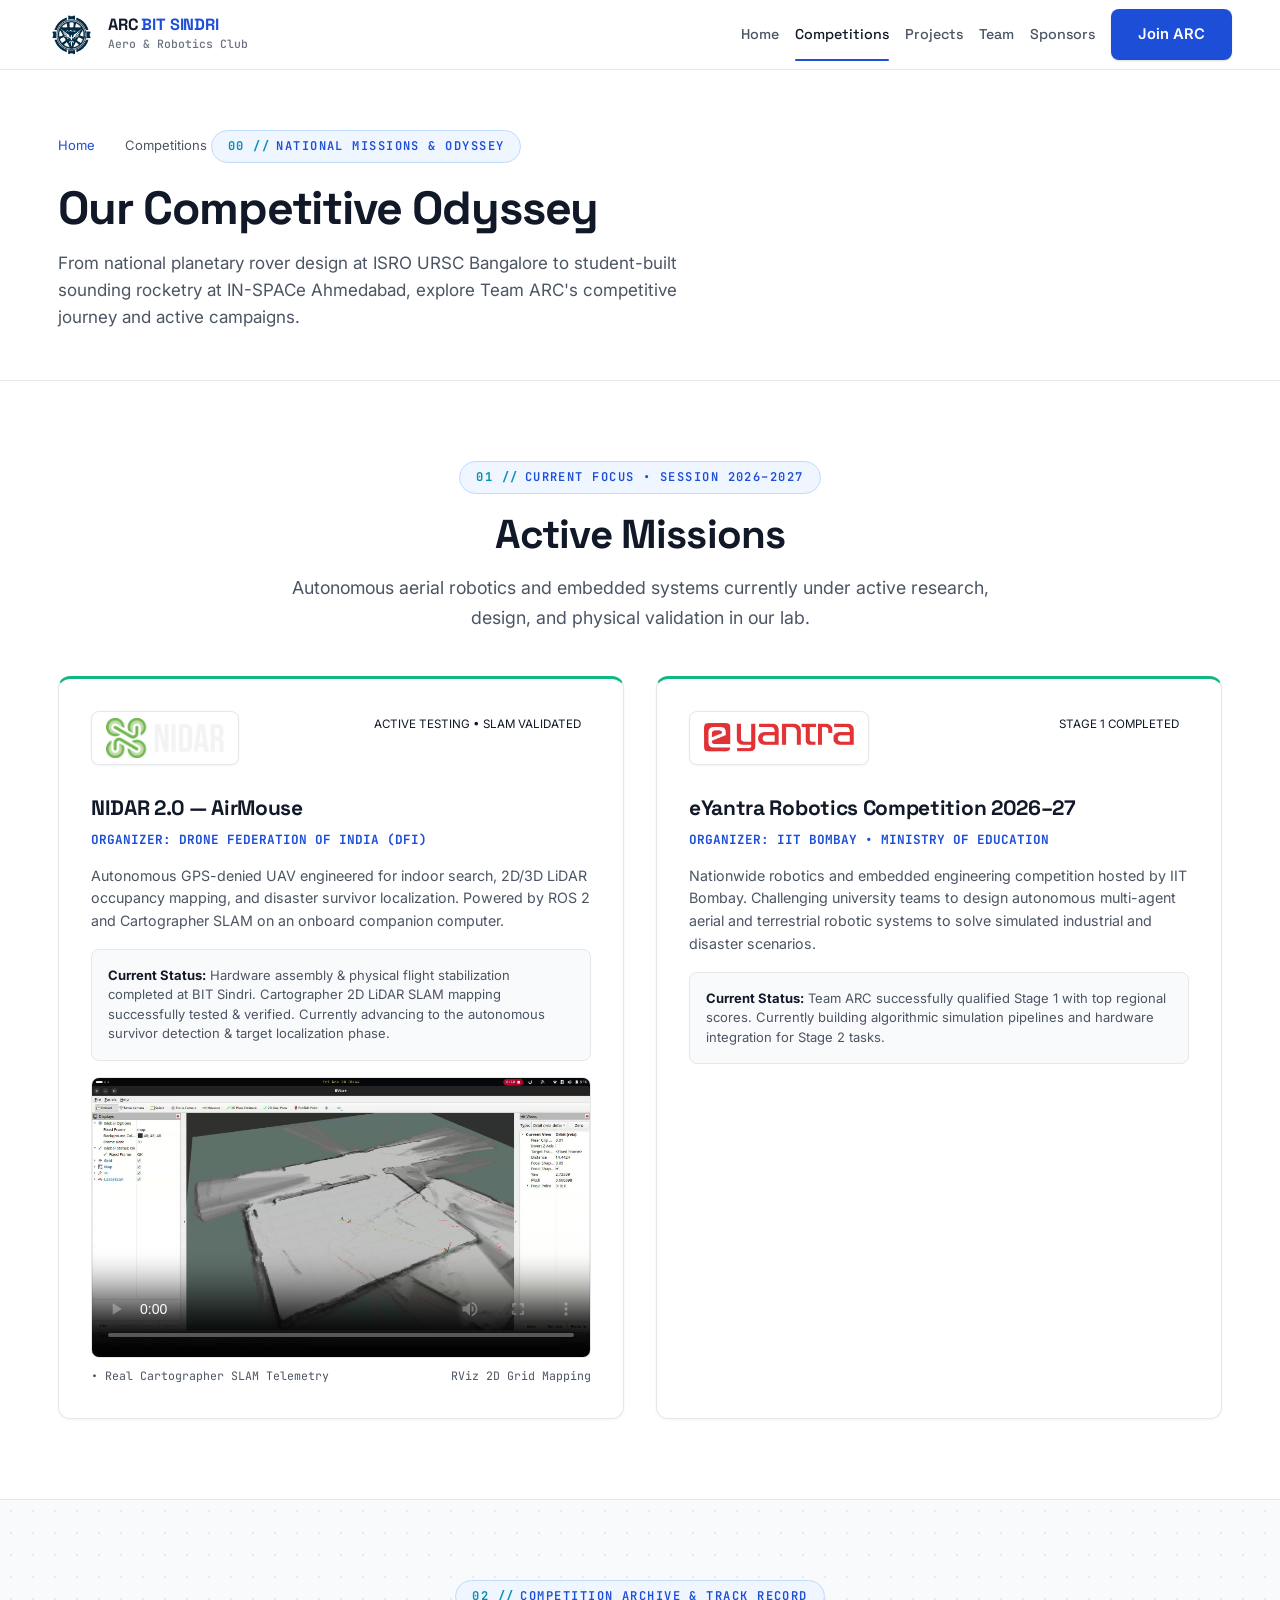
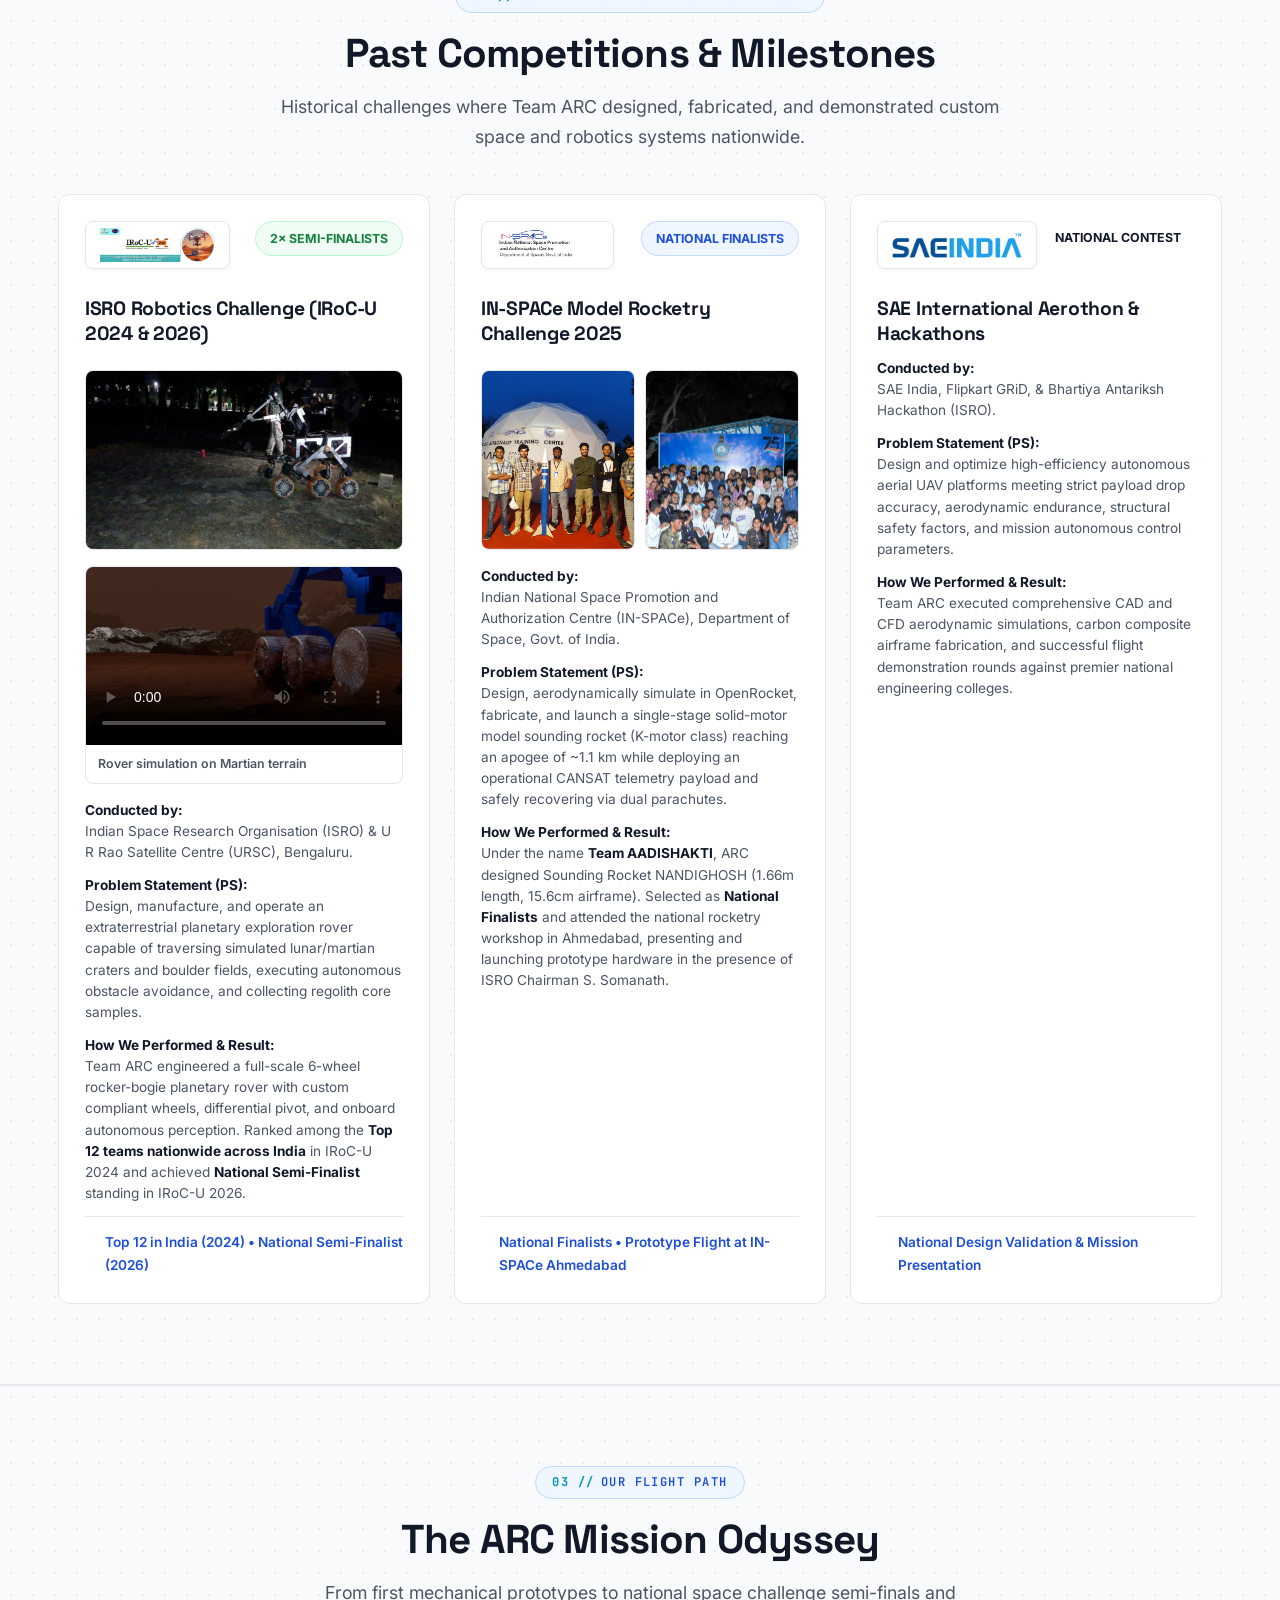
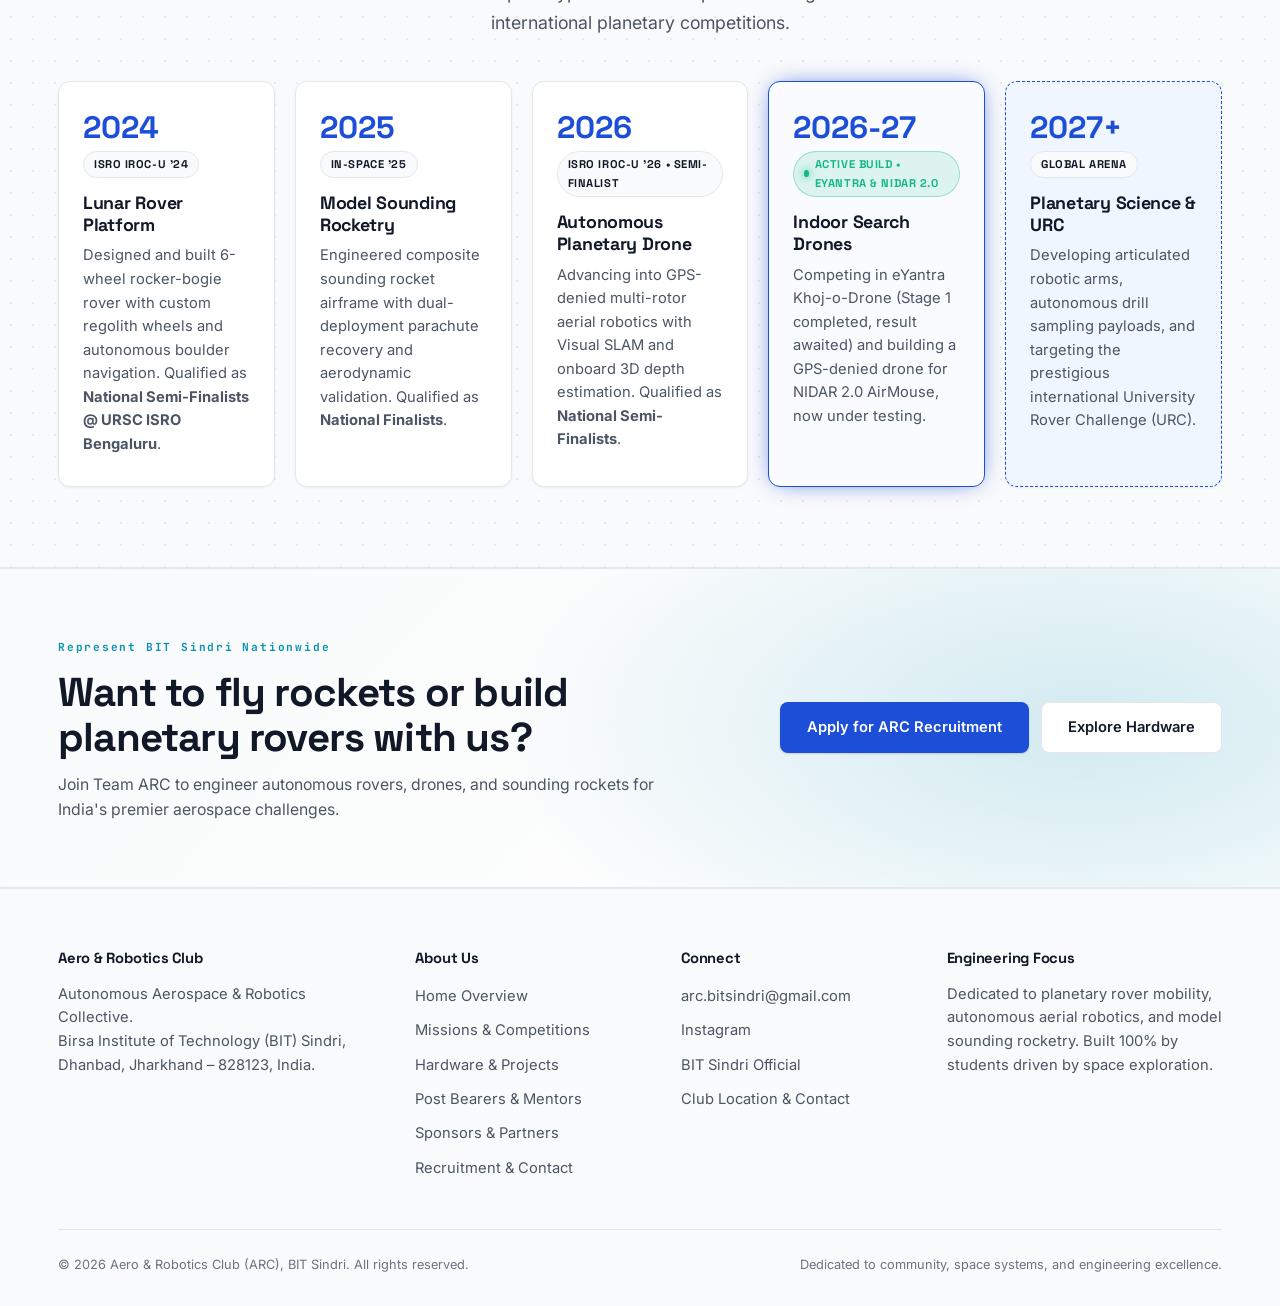
==== competitions.html @ 178fe857 "fix(theme): enforce clean light theme across all pages, remove dark mode switchers, and adapt hero v" ====
<!DOCTYPE html>
<html lang="en">
<head>
  <meta charset="UTF-8">
  <meta name="viewport" content="width=device-width, initial-scale=1.0">
  <title>Missions & Competitions | ARC BIT Sindri</title>
  <meta name="description" content="Aero &amp; Robotics Club (ARC) is a student-driven engineering society at BIT Sindri dedicated to planetary robotics, aerospace systems, and autonomous flight.">

  <meta http-equiv="Cache-Control" content="no-cache, no-store, must-revalidate">
  <meta http-equiv="Pragma" content="no-cache">
  <meta http-equiv="Expires" content="0">

  <!-- Google Fonts -->
  <link rel="preconnect" href="https://fonts.googleapis.com">
  <link rel="preconnect" href="https://fonts.gstatic.com" crossorigin>
  <link href="https://fonts.googleapis.com/css2?family=Inter:wght@400;500;600;700&family=JetBrains+Mono:wght@500;700&family=Space+Grotesk:wght@500;600;700&display=swap" rel="stylesheet">

  <!-- Lucide Icons -->
  <script src="https://unpkg.com/lucide@0.468.0/dist/umd/lucide.min.js" defer></script>

  <!-- Master Stylesheet with cache bust -->
  <link rel="stylesheet" href="css/style.css?v=43">

  <script>document.documentElement.setAttribute('data-theme','light');</script>
</head>
<body>
  <!-- ======================================================================
       NAVBAR (Clean Single Logo Brand - aerorobotics.club style)
       ====================================================================== -->
  <nav class="navbar" id="navbar">
    <div class="container">
      <a href="index.html" class="brand-link">
        <img src="assets/images/arc_logo.png" alt="ARC Logo" class="brand-logo">
        <div class="brand-text">
          <span class="brand-name">ARC <span>BIT SINDRI</span></span>
          <span class="brand-tag">Aero &amp; Robotics Club</span>
        </div>
      </a>

      <div class="nav-right-actions">
        <div class="nav-links">
          <a href="index.html" class="nav-link ">Home</a>
          <a href="competitions.html" class="nav-link active">Competitions</a>
          <a href="projects.html" class="nav-link ">Projects</a>
          <a href="team.html" class="nav-link ">Team</a>
          <a href="sponsors.html" class="nav-link ">Sponsors</a>
          <a href="join.html" class="btn btn-primary btn-sm ">Join ARC</a>
        </div>

        <button class="nav-toggle" aria-label="Toggle menu">
          <span></span>
          <span></span>
          <span></span>
        </button>
      </div>
    </div>
  </nav>
  <!-- Subpage Hero Header -->
  <header class="page-hero">
    <div class="container">
      <div class="page-breadcrumbs">
        <a href="index.html">Home</a>
        <i data-lucide="chevron-right" style="width:14px;height:14px;"></i>
        <span>Competitions</span>
      </div>
      <span class="section-pill">National Missions & Odyssey</span>
      <h1 class="page-hero-title">Our Competitive Odyssey</h1>
      <p class="page-hero-subtitle">From national planetary rover design at ISRO URSC Bangalore to student-built sounding rocketry at IN-SPACe Ahmedabad, explore Team ARC's competitive journey and active campaigns.</p>
    </div>
  </header>

  <!-- Active Missions Section -->
  <section class="section" id="active-missions">
    <div class="container">
      <div class="section-header">
        <span class="section-pill">Current Focus &bull; Session 2026&ndash;2027</span>
        <h2 class="section-title">Active Missions</h2>
        <p class="section-desc">Autonomous aerial robotics and embedded systems currently under active research, design, and physical validation in our lab.</p>
      </div>

      <div class="philosophy-grid" style="grid-template-columns: repeat(auto-fit, minmax(340px, 1fr));">
        
        <!-- NIDAR 2.0 AirMouse -->
        <div class="philosophy-card" style="border-top: 3px solid #10b981; padding:32px;">
          <div style="display:flex; justify-content:space-between; align-items:flex-start; margin-bottom:16px;">
            <div class="mission-logo-badge" style="height:54px; max-width:180px;">
              <img src="assets/images/logos/nidar.png" alt="NIDAR 2.0 Logo">
            </div>
            <span class="live-pill" style="font-size:0.75rem; padding:4px 10px;"><span class="live-dot"></span> ACTIVE TESTING &bull; SLAM VALIDATED</span>
          </div>
          <h3 style="font-size:1.35rem; margin-bottom:8px;">NIDAR 2.0 &mdash; AirMouse</h3>
          <div style="font-family:var(--font-mono); font-size:0.82rem; color:var(--primary); font-weight:700; margin-bottom:14px;">
            ORGANIZER: DRONE FEDERATION OF INDIA (DFI)
          </div>
          <p style="font-size:0.92rem; color:var(--text-secondary); line-height:1.6; margin-bottom:16px;">
            Autonomous GPS-denied UAV engineered for indoor search, 2D/3D LiDAR occupancy mapping, and disaster survivor localization. Powered by ROS 2 and Cartographer SLAM on an onboard companion computer.
          </p>
          <div style="background:var(--bg-surface); padding:16px; border-radius:var(--radius-md); border:1px solid var(--border); font-size:0.84rem; line-height:1.5; color:var(--text-secondary); margin-bottom:16px;">
            <strong style="color:var(--text-main);">Current Status:</strong> Hardware assembly &amp; physical flight stabilization completed at BIT Sindri. Cartographer 2D LiDAR SLAM mapping successfully tested &amp; verified. Currently advancing to the autonomous survivor detection &amp; target localization phase.
          </div>
          <div class="video-wrapper" style="border-radius:var(--radius-md); overflow:hidden; border:1px solid var(--border);">
            <video controls playsinline preload="metadata" poster="assets/videos/poster_nidar_slam.jpg" style="width:100%; display:block;">
              <source src="assets/videos/nidar_slam_mapping.mp4" type="video/mp4">
              Your browser does not support the video tag.
            </video>
          </div>
          <div style="font-family:var(--font-mono); font-size:0.75rem; color:var(--text-secondary); margin-top:8px; display:flex; justify-content:space-between;">
            <span>&bull; Real Cartographer SLAM Telemetry</span>
            <span>RViz 2D Grid Mapping</span>
          </div>
        </div>

        <!-- eYantra 2026-27 -->
        <div class="philosophy-card" style="border-top: 3px solid #10b981; padding:32px;">
          <div style="display:flex; justify-content:space-between; align-items:flex-start; margin-bottom:16px;">
            <div class="mission-logo-badge" style="height:54px; max-width:180px;">
              <img src="assets/images/logos/eyantra.png" alt="eYantra Logo">
            </div>
            <span class="live-pill" style="font-size:0.75rem; padding:4px 10px;"><span class="live-dot"></span> STAGE 1 COMPLETED</span>
          </div>
          <h3 style="font-size:1.35rem; margin-bottom:8px;">eYantra Robotics Competition 2026&ndash;27</h3>
          <div style="font-family:var(--font-mono); font-size:0.82rem; color:var(--primary); font-weight:700; margin-bottom:14px;">
            ORGANIZER: IIT BOMBAY &bull; MINISTRY OF EDUCATION
          </div>
          <p style="font-size:0.92rem; color:var(--text-secondary); line-height:1.6; margin-bottom:16px;">
            Nationwide robotics and embedded engineering competition hosted by IIT Bombay. Challenging university teams to design autonomous multi-agent aerial and terrestrial robotic systems to solve simulated industrial and disaster scenarios.
          </p>
          <div style="background:var(--bg-surface); padding:16px; border-radius:var(--radius-md); border:1px solid var(--border); font-size:0.84rem; line-height:1.5; color:var(--text-secondary);">
            <strong style="color:var(--text-main);">Current Status:</strong> Team ARC successfully qualified Stage 1 with top regional scores. Currently building algorithmic simulation pipelines and hardware integration for Stage 2 tasks.
          </div>
        </div>

      </div>
    </div>
  </section>

  <!-- Past Competitions Section -->
  <section class="section section-alt" id="past-competitions">
    <div class="container">
      <div class="section-header">
        <span class="section-pill">Competition Archive &amp; Track Record</span>
        <h2 class="section-title">Past Competitions &amp; Milestones</h2>
        <p class="section-desc">Historical challenges where Team ARC designed, fabricated, and demonstrated custom space and robotics systems nationwide.</p>
      </div>

      <div class="past-comp-grid" style="grid-template-columns: repeat(auto-fit, minmax(340px, 1fr));">
        
        <!-- 1. ISRO IRoC-U -->
        <div class="past-comp-card">
          <div style="display:flex; justify-content:space-between; align-items:flex-start; margin-bottom:14px;">
            <div class="mission-logo-badge">
              <img src="assets/images/logos/isro.png" alt="ISRO Logo">
            </div>
            <span class="comp-status-badge rover">2&times; SEMI-FINALISTS</span>
          </div>
          <h3 style="font-size:1.25rem; margin-bottom:12px;">ISRO Robotics Challenge (IRoC-U 2024 &amp; 2026)</h3>
          
          <div style="margin: 12px 0 16px; border-radius: var(--radius-md); overflow: hidden; border: 1px solid var(--border); height: 180px;">
            <img src="assets/images/competitions/rover/rover_full_build_1.jpg" alt="Planetary Rover Full Build" style="width:100%; height:100%; object-fit:cover; cursor:pointer;" data-lightbox data-caption="Planetary Rover 6-Wheel Rocker-Bogie Build at BIT Sindri Proving Ground">
          </div>

          <div style="margin:0 0 16px; border-radius:var(--radius-md); overflow:hidden; border:1px solid var(--border);">
            <video controls playsinline preload="metadata" poster="assets/videos/poster_iroc_sim.jpg" style="width:100%; display:block;">
              <source src="assets/videos/iroc_2026_rover_sim.mp4" type="video/mp4">
            </video>
            <div style="padding:8px 12px; font-size:0.8rem; font-weight:600; color:var(--text-secondary); border-top:1px solid var(--border);">Rover simulation on Martian terrain</div>
          </div>

          <div class="past-comp-meta">
            <strong>Conducted by:</strong><br>
            Indian Space Research Organisation (ISRO) &amp; U R Rao Satellite Centre (URSC), Bengaluru.
          </div>

          <div class="past-comp-meta">
            <strong>Problem Statement (PS):</strong><br>
            Design, manufacture, and operate an extraterrestrial planetary exploration rover capable of traversing simulated lunar/martian craters and boulder fields, executing autonomous obstacle avoidance, and collecting regolith core samples.
          </div>

          <div class="past-comp-meta">
            <strong>How We Performed &amp; Result:</strong><br>
            Team ARC engineered a full-scale 6-wheel rocker-bogie planetary rover with custom compliant wheels, differential pivot, and onboard autonomous perception. Ranked among the <strong>Top 12 teams nationwide across India</strong> in IRoC-U 2024 and achieved <strong>National Semi-Finalist</strong> standing in IRoC-U 2026.
          </div>

          <div class="past-comp-result">
            <i data-lucide="award" style="width:16px;height:16px;color:#eab308;"></i>
            <span>Top 12 in India (2024) &bull; National Semi-Finalist (2026)</span>
          </div>
        </div>

        <!-- 2. IN-SPACe Rocketry -->
        <div class="past-comp-card">
          <div style="display:flex; justify-content:space-between; align-items:flex-start; margin-bottom:14px;">
            <div class="mission-logo-badge">
              <img src="assets/images/logos/inspace.png" alt="IN-SPACe Logo">
            </div>
            <span class="comp-status-badge rocket">NATIONAL FINALISTS</span>
          </div>
          <h3 style="font-size:1.25rem; margin-bottom:12px;">IN-SPACe Model Rocketry Challenge 2025</h3>
          
          <!-- Authentic Photos: Sounding Rocket at Analog Astronaut Center & Meeting with ISRO Chairman -->
          <div style="margin: 12px 0 16px; display: grid; grid-template-columns: 1fr 1fr; gap: 10px;">
            <div style="border-radius: var(--radius-md); overflow: hidden; border: 1px solid var(--border); height: 180px;">
              <img src="assets/images/competitions/rocketry/nandighosh_real_inspace.jpg" alt="Team AADISHAKTI with Sounding Rocket NANDIGHOSH at IN-SPACe Analog Astronaut Training Center" style="width:100%; height:100%; object-fit:cover; object-position:center 30%; cursor:pointer;" data-lightbox data-caption="Team AADISHAKTI with Sounding Rocket NANDIGHOSH at the IN-SPACe Analog Astronaut Training Center dome">
            </div>
            <div style="border-radius: var(--radius-md); overflow: hidden; border: 1px solid var(--border); height: 180px;">
              <img src="assets/images/competitions/rocketry/team_with_isro_chairman.png" alt="Team ARC with ISRO Chairman S. Somanath at IN-SPACe" style="width:100%; height:100%; object-fit:cover; object-position:top center; cursor:pointer;" data-lightbox data-caption="Team ARC with ISRO Chairman S. Somanath at IN-SPACe National Workshop">
            </div>
          </div>

          <div class="past-comp-meta">
            <strong>Conducted by:</strong><br>
            Indian National Space Promotion and Authorization Centre (IN-SPACe), Department of Space, Govt. of India.
          </div>

          <div class="past-comp-meta">
            <strong>Problem Statement (PS):</strong><br>
            Design, aerodynamically simulate in OpenRocket, fabricate, and launch a single-stage solid-motor model sounding rocket (K-motor class) reaching an apogee of ~1.1 km while deploying an operational CANSAT telemetry payload and safely recovering via dual parachutes.
          </div>

          <div class="past-comp-meta">
            <strong>How We Performed &amp; Result:</strong><br>
            Under the name <strong>Team AADISHAKTI</strong>, ARC designed Sounding Rocket NANDIGHOSH (1.66m length, 15.6cm airframe). Selected as <strong>National Finalists</strong> and attended the national rocketry workshop in Ahmedabad, presenting and launching prototype hardware in the presence of ISRO Chairman S. Somanath.
          </div>

          <div class="past-comp-result">
            <i data-lucide="award" style="width:16px;height:16px;color:#eab308;"></i>
            <span>National Finalists &bull; Prototype Flight at IN-SPACe Ahmedabad</span>
          </div>
        </div>

        <!-- 3. SAE International Aerothon -->
        <div class="past-comp-card">
          <div style="display:flex; justify-content:space-between; align-items:flex-start; margin-bottom:14px;">
            <div class="mission-logo-badge">
              <img src="assets/images/logos/sae.png" alt="SAE Logo">
            </div>
            <span class="comp-status-badge">NATIONAL CONTEST</span>
          </div>
          <h3 style="font-size:1.25rem; margin-bottom:12px;">SAE International Aerothon &amp; Hackathons</h3>
          
          <div class="past-comp-meta">
            <strong>Conducted by:</strong><br>
            SAE India, Flipkart GRiD, &amp; Bhartiya Antariksh Hackathon (ISRO).
          </div>

          <div class="past-comp-meta">
            <strong>Problem Statement (PS):</strong><br>
            Design and optimize high-efficiency autonomous aerial UAV platforms meeting strict payload drop accuracy, aerodynamic endurance, structural safety factors, and mission autonomous control parameters.
          </div>

          <div class="past-comp-meta">
            <strong>How We Performed &amp; Result:</strong><br>
            Team ARC executed comprehensive CAD and CFD aerodynamic simulations, carbon composite airframe fabrication, and successful flight demonstration rounds against premier national engineering colleges.
          </div>

          <div class="past-comp-result">
            <i data-lucide="award" style="width:16px;height:16px;color:#3b82f6;"></i>
            <span>National Design Validation &amp; Mission Presentation</span>
          </div>
        </div>

      </div>
    </div>
  </section>

  <!-- Competition Roadmap Stepper -->
  <section class="section section-alt" id="roadmap">
    <div class="container">
      <div class="section-header">
        <span class="section-pill">Our Flight Path</span>
        <h2 class="section-title">The ARC Mission Odyssey</h2>
        <p class="section-desc">
          From first mechanical prototypes to national space challenge semi-finals and international planetary competitions.
        </p>
      </div>

      <div class="timeline-stepper">
        <div class="step-card">
          <div class="step-year">2024</div>
          <div class="step-badge">ISRO IRoC-U '24</div>
          <h4>Lunar Rover Platform</h4>
          <p>Designed and built 6-wheel rocker-bogie rover with custom regolith wheels and autonomous boulder navigation. Qualified as <strong>National Semi-Finalists @ URSC ISRO Bengaluru</strong>.</p>
        </div>

        <div class="step-card">
          <div class="step-year">2025</div>
          <div class="step-badge">IN-SPACe '25</div>
          <h4>Model Sounding Rocketry</h4>
          <p>Engineered composite sounding rocket airframe with dual-deployment parachute recovery and aerodynamic validation. Qualified as <strong>National Finalists</strong>.</p>
        </div>

        <div class="step-card">
          <div class="step-year">2026</div>
          <div class="step-badge">ISRO IRoC-U '26 &bull; Semi-Finalist</div>
          <h4>Autonomous Planetary Drone</h4>
          <p>Advancing into GPS-denied multi-rotor aerial robotics with Visual SLAM and onboard 3D depth estimation. Qualified as <strong>National Semi-Finalists</strong>.</p>
        </div>

        <div class="step-card step-active">
          <div class="step-year">2026-27</div>
          <div class="step-badge active-badge"><span class="pulse-dot"></span> Active Build &bull; eYantra &amp; NIDAR 2.0</div>
          <h4>Indoor Search Drones</h4>
          <p>Competing in eYantra Khoj-o-Drone (Stage 1 completed, result awaited) and building a GPS-denied drone for NIDAR 2.0 AirMouse, now under testing.</p>
        </div>

        <div class="step-card step-future">
          <div class="step-year">2027+</div>
          <div class="step-badge">Global Arena</div>
          <h4>Planetary Science &amp; URC</h4>
          <p>Developing articulated robotic arms, autonomous drill sampling payloads, and targeting the prestigious international University Rover Challenge (URC).</p>
        </div>
      </div>
    </div>
  </section>

<section class="cta-band">
    <div class="container">
      <div class="cta-inner">
        <div class="cta-text">
          <span class="cta-kicker">Represent BIT Sindri Nationwide</span>
          <h2>Want to fly rockets or build planetary rovers with us?</h2>
          <p>Join Team ARC to engineer autonomous rovers, drones, and sounding rockets for India's premier aerospace challenges.</p>
        </div>
        <div class="cta-actions">
          <a href="join.html" class="btn btn-primary">Apply for ARC Recruitment</a>
          <a href="projects.html" class="btn btn-secondary">Explore Hardware</a>
        </div>
      </div>
    </div>
  </section>
  <footer class="footer">
    <div class="container">
      <div class="footer-grid">
        <div class="footer-col">
          <h4>Aero &amp; Robotics Club</h4>
          <p>
            Autonomous Aerospace &amp; Robotics Collective.<br>
            Birsa Institute of Technology (BIT) Sindri,<br>
            Dhanbad, Jharkhand &ndash; 828123, India.
          </p>
        </div>

        <div class="footer-col">
          <h4>About Us</h4>
          <ul>
            <li><a href="index.html">Home Overview</a></li>
            <li><a href="competitions.html">Missions &amp; Competitions</a></li>
            <li><a href="projects.html">Hardware &amp; Projects</a></li>
            <li><a href="team.html">Post Bearers &amp; Mentors</a></li>
            <li><a href="sponsors.html">Sponsors &amp; Partners</a></li>
            <li><a href="join.html">Recruitment &amp; Contact</a></li>
          </ul>
        </div>

        <div class="footer-col">
          <h4>Connect</h4>
          <ul>
            <li><a href="mailto:arc.bitsindri@gmail.com">arc.bitsindri@gmail.com</a></li>
            <li><a href="https://www.instagram.com/arc.bitsindri" target="_blank" rel="noopener noreferrer">Instagram</a></li>
            <li><a href="https://bitsindri.ac.in" target="_blank" rel="noopener noreferrer">BIT Sindri Official</a></li>
            <li><a href="join.html#contact">Club Location &amp; Contact</a></li>
          </ul>
        </div>

        <div class="footer-col">
          <h4>Engineering Focus</h4>
          <p>
            Dedicated to planetary rover mobility, autonomous aerial robotics, and model sounding rocketry. Built 100% by students driven by space exploration.
          </p>
        </div>
      </div>

      <div class="footer-bottom">
        <div>&copy; 2026 Aero &amp; Robotics Club (ARC), BIT Sindri. All rights reserved.</div>
        <div>Dedicated to community, space systems, and engineering excellence.</div>
      </div>
    </div>
  </footer>

  <!-- Lightbox Modal -->
  <div class="modal-overlay" id="imageModal">
    <div class="modal-dialog">
      <button class="modal-close-btn" aria-label="Close">&times;</button>
      <div class="modal-media-box">
        <img loading="lazy" decoding="async" id="modalImage" src="" alt="Full Resolution View">
      </div>
      <div class="modal-caption-bar" id="modalCaption"></div>
    </div>
  </div>

  <!-- Master JavaScript -->
  <script src="js/main.js?v=13"></script>
  <script>
    function initIcons() {
      if (typeof lucide !== 'undefined' && typeof lucide.createIcons === 'function') {
        lucide.createIcons();
      }
    }
    initIcons();
    window.addEventListener('DOMContentLoaded', initIcons);
    window.addEventListener('load', initIcons);
  </script>
</body>
</html>
---- css/style.css ----
/* ==========================================================================
   AERO & ROBOTICS CLUB (ARC) - BIT SINDRI
   Clean, Minimal, Professional Light Theme Stylesheet
   (Inspired by aerorobotics.club)
   ========================================================================== */
:root{
  --bg-body: #ffffff;
  --bg-surface: #f9fafb;
  --bg-subtle: #f3f4f6;
  --bg-card: #ffffff;
  
  --border: #e5e7eb;
  --border-light: #f1f5f9;

  --text-main: #111827;
  --text-secondary: #4b5563;
  --text-muted: #6b7280;
  --text-white: #ffffff;

  --primary: #1d4ed8;
  --primary-hover: #1e40af;
  --primary-light: #eff6ff;
  --primary-border: #bfdbfe;

  --nav-bg: rgba(255, 255, 255, 0.96);
  --hero-bg: #ffffff;
  --footer-bg: #f9fafb;

  --font-heading: 'Montserrat', system-ui, -apple-system, sans-serif;
  --font-body: 'Inter', system-ui, -apple-system, sans-serif;

  --max-width: 1180px;
  --nav-height: 72px;
  --radius-sm: 6px;
  --radius-md: 10px;
  --radius-lg: 16px;
  --radius-full: 9999px;

  --shadow-sm: 0 1px 3px rgba(15, 23, 42, 0.05);
  --shadow-md: 0 4px 16px rgba(15, 23, 42, 0.06);
  --shadow-lg: 0 12px 32px rgba(15, 23, 42, 0.08);

  --transition: all 0.2s ease;
}
/* Base */
*, *::before, *::after{
  margin: 0;
  padding: 0;
  box-sizing: border-box;
}
html{
  scroll-behavior: smooth;
  scroll-padding-top: calc(var(--nav-height) + 20px);
}
body{
  font-family: var(--font-body);
  background: var(--bg-body);
  color: var(--text-main);
  line-height: 1.65;
  -webkit-font-smoothing: antialiased;
}
h1, h2, h3, h4, h5, h6{
  font-family: var(--font-heading);
  font-weight: 700;
  color: var(--text-main);
  line-height: 1.25;
  letter-spacing: -0.02em;
}
a{
  color: inherit;
  text-decoration: none;
  transition: var(--transition);
}
img{
  max-width: 100%;
  height: auto;
  display: block;
}
ul{ list-style: none; }
.container{
  width: 100%;
  max-width: var(--max-width);
  margin: 0 auto;
  padding: 0 28px;
}
.section{
  padding: 96px 0;
}
.section-alt{
  background: var(--bg-surface);
  border-top: 1px solid var(--border);
  border-bottom: 1px solid var(--border);
}
.section-header{
  margin-bottom: 52px;
  text-align: center;
}
.section-pill{
  display: inline-flex;
  align-items: center;
  gap: 6px;
  font-family: var(--font-heading);
  font-size: 0.75rem;
  font-weight: 700;
  letter-spacing: 0.08em;
  text-transform: uppercase;
  color: var(--primary);
  background: var(--primary-light);
  border: 1px solid var(--primary-border);
  padding: 5px 16px;
  border-radius: var(--radius-full);
  margin-bottom: 16px;
}
.section-title{
  font-family: var(--font-heading);
  font-size: clamp(2rem, 3.4vw, 2.6rem);
  font-weight: 800;
  letter-spacing: -0.025em;
  margin-bottom: 14px;
  color: var(--text-main);
  line-height: 1.22;
}
.section-desc{
  font-size: 1.05rem;
  color: var(--text-secondary);
  max-width: 660px;
  margin: 0 auto;
  line-height: 1.7;
}
/* Buttons */
.btn{
  display: inline-flex;
  align-items: center;
  justify-content: center;
  gap: 8px;
  padding: 10px 22px;
  font-family: var(--font-body);
  font-size: 0.875rem;
  font-weight: 600;
  border-radius: var(--radius-sm);
  cursor: pointer;
  transition: var(--transition);
  border: 1px solid transparent;
  white-space: nowrap;
}
.btn-primary{
  background: var(--primary);
  color: var(--text-white);
}
.btn-primary:hover{
  background: var(--primary-hover);
  transform: translateY(-1px);
}
.btn-secondary{
  background: var(--bg-card);
  color: var(--text-main);
  border-color: var(--border);
}
.btn-secondary:hover{
  background: var(--bg-subtle);
  border-color: #cbd5e1;
}
.btn-sm{
  padding: 6px 14px;
  font-size: 0.8rem;
}
/* ==========================================================================
   NAVBAR (Clean Single Logo Brand)
   ========================================================================== */
.navbar{
  position: fixed;
  top: 0;
  left: 0;
  width: 100%;
  height: var(--nav-height);
  background: var(--nav-bg);
  backdrop-filter: blur(12px);
  -webkit-backdrop-filter: blur(12px);
  border-bottom: 1px solid var(--border);
  z-index: 1000;
  display: flex;
  align-items: center;
  transition: background 0.3s ease, border-color 0.3s ease;
}
.navbar .container{
  display: flex;
  align-items: center;
  justify-content: space-between;
}
.brand-link{
  display: flex;
  align-items: center;
  gap: 12px;
  flex-shrink: 0;
  text-decoration: none;
}
.brand-logo{
  width: 44px;
  height: 44px;
  object-fit: contain;
  flex-shrink: 0;
}
.brand-text{
  display: flex;
  flex-direction: column;
  white-space: nowrap;
}
.brand-name{
  font-family: var(--font-heading);
  font-size: 1.05rem;
  font-weight: 800;
  color: var(--text-main);
  line-height: 1.1;
  letter-spacing: -0.01em;
  white-space: nowrap;
}
.brand-name span{
  color: var(--primary);
}
.brand-tag{
  font-size: 0.725rem;
  font-weight: 500;
  color: var(--text-muted);
  white-space: nowrap;
}
.nav-right-actions{
  display: flex;
  align-items: center;
  gap: 16px;
  flex-shrink: 0;
}
.nav-links{
  display: flex;
  align-items: center;
  gap: 20px;
}
.nav-link{
  font-size: 0.875rem;
  font-weight: 600;
  color: var(--text-secondary);
  padding: 6px 0;
  position: relative;
}
.nav-link:hover, .nav-link.active{
  color: var(--primary);
}
.nav-toggle{
  display: none;
  background: none;
  border: none;
  cursor: pointer;
  padding: 8px;
}
.nav-toggle span{
  display: block;
  width: 22px;
  height: 2px;
  background: var(--text-main);
  margin: 5px 0;
  border-radius: 2px;
}
/* ==========================================================================
   HERO SECTION (Clean, Minimal, No Clutter)
   ========================================================================== */
.hero{
  padding: 140px 0 84px;
  background: var(--hero-bg);
  border-bottom: 1px solid var(--border);
  text-align: center;
  transition: background 0.3s ease;
}
.hero-content{
  max-width: 820px;
  margin: 0 auto;
}
.hero-pill{
  display: inline-flex;
  align-items: center;
  gap: 8px;
  font-family: var(--font-heading);
  font-size: 0.8rem;
  font-weight: 700;
  letter-spacing: 0.06em;
  text-transform: uppercase;
  padding: 6px 18px;
  border-radius: var(--radius-full);
  background: var(--primary-light);
  color: var(--primary);
  border: 1px solid var(--primary-border);
  margin-bottom: 24px;
}
.hero-title{
  font-family: var(--font-heading);
  font-size: clamp(2.4rem, 5vw, 3.8rem);
  font-weight: 900;
  letter-spacing: -0.025em;
  text-transform: uppercase;
  margin-bottom: 20px;
  line-height: 1.15;
  color: var(--text-main);
}
.hero-title .hero-accent, .hero-title span{
  color: var(--primary);
  font-weight: 900;
}
.hero-subtitle{
  font-size: 1.15rem;
  color: var(--text-secondary);
  line-height: 1.75;
  margin-bottom: 32px;
  max-width: 660px;
  margin-left: auto;
  margin-right: auto;
}
.hero-actions{
  display: flex;
  justify-content: center;
  align-items: center;
  gap: 14px;
  flex-wrap: wrap;
}
/* Hero Impact Stats Ribbon */
.hero-stats-ribbon{
  display: grid;
  grid-template-columns: repeat(4, 1fr);
  gap: 20px;
  background: var(--bg-card);
  border: 1px solid var(--border);
  border-radius: var(--radius-lg);
  padding: 26px 28px;
  margin-top: 54px;
  box-shadow: 0 4px 20px rgba(15, 23, 42, 0.05);
  text-align: left;
}
.stat-item{
  padding: 4px 18px;
  border-right: 1px solid var(--border-light);
}
.stat-item:last-child{
  border-right: none;
}
.stat-number{
  font-family: var(--font-heading);
  font-size: clamp(1.35rem, 2vw, 1.8rem);
  font-weight: 800;
  color: var(--primary);
  line-height: 1.2;
  letter-spacing: -0.02em;
}
.stat-label{
  font-family: var(--font-heading);
  font-weight: 700;
  font-size: 0.85rem;
  color: var(--text-main);
  margin-top: 6px;
  letter-spacing: 0.02em;
}
.stat-sub{
  font-size: 0.775rem;
  color: var(--text-muted);
  margin-top: 3px;
  line-height: 1.45;
}
@media (max-width: 900px){
.hero-stats-ribbon{
    grid-template-columns: repeat(2, 1fr);
    gap: 20px;
  }
.stat-item:nth-child(2){
    border-right: none;
  }
}
@media (max-width: 550px){
.hero-stats-ribbon{
    grid-template-columns: 1fr;
  }
.stat-item{
    border-right: none;
    border-bottom: 1px solid var(--border-light);
    padding-bottom: 12px;
  }
.stat-item:last-child{
    border-bottom: none;
    padding-bottom: 0;
  }
}
/* Live Mission Telemetry Bar */
.telemetry-bar{
  display: flex;
  align-items: center;
  justify-content: center;
  gap: 20px;
  flex-wrap: wrap;
  margin-top: 24px;
  padding: 12px 24px;
  background: var(--bg-card);
  border: 1px solid var(--border);
  border-radius: var(--radius-full);
  font-family: 'SFMono-Regular', Consolas, 'Liberation Mono', Menlo, monospace;
  font-size: 0.775rem;
  box-shadow: var(--shadow-sm);
  transition: var(--transition);
}
.telemetry-badge{
  display: inline-flex;
  align-items: center;
  gap: 8px;
  color: #10b981;
  font-weight: 700;
  letter-spacing: 0.04em;
  background: rgba(16, 185, 129, 0.1);
  padding: 3px 10px;
  border-radius: var(--radius-full);
  border: 1px solid rgba(16, 185, 129, 0.25);
}
.pulse-dot{
  width: 7px;
  height: 7px;
  background: #10b981;
  border-radius: 50%;
  box-shadow: 0 0 8px #10b981;
  animation: pulse 1.8s infinite;
}
@keyframes pulse{
  0% { transform: scale(0.9); opacity: 0.7; }
  50% { transform: scale(1.3); opacity: 1; }
  100% { transform: scale(0.9); opacity: 0.7; }
}
.telemetry-item{
  color: var(--text-secondary);
  display: inline-flex;
  align-items: center;
  gap: 6px;
}
.telemetry-item .t-key{
  color: var(--text-muted);
  font-weight: 600;
}
.telemetry-item .t-val{
  color: var(--text-main);
  font-weight: 600;
}
/* ==========================================================================
   PHILOSOPHY / WORTH MORE THAN MEDALS (aerorobotics.club inspiration)
   ========================================================================== */
.philosophy-grid{
  display: grid;
  grid-template-columns: repeat(2, 1fr);
  gap: 32px;
  margin-top: 40px;
}
.philosophy-card{
  background: var(--bg-card);
  border: 1px solid var(--border);
  border-radius: var(--radius-lg);
  padding: 40px 36px;
  transition: var(--transition);
  box-shadow: var(--shadow-sm);
  display: flex;
  flex-direction: column;
}
.philosophy-card:hover{
  transform: translateY(-3px);
  box-shadow: var(--shadow-md);
  border-color: var(--primary-border);
}
.philosophy-icon{
  width: 48px;
  height: 48px;
  border-radius: var(--radius-md);
  background: var(--primary-light);
  color: var(--primary);
  display: flex;
  align-items: center;
  justify-content: center;
  margin-bottom: 22px;
}
.philosophy-card h3{
  font-family: var(--font-heading);
  font-size: 1.4rem;
  font-weight: 800;
  letter-spacing: -0.015em;
  margin-bottom: 12px;
  color: var(--text-main);
}
.philosophy-card p{
  color: var(--text-secondary);
  font-size: 0.975rem;
  line-height: 1.7;
}
@media (max-width: 768px){
.philosophy-grid{
    grid-template-columns: 1fr;
  }
}
/* ==========================================================================
   ABOUT SECTION
   ========================================================================== */
.about-grid{
  display: grid;
  grid-template-columns: 1.15fr 0.85fr;
  gap: 48px;
  align-items: start;
}
.about-lead{
  font-size: 1.125rem;
  font-weight: 600;
  color: var(--text-main);
  margin-bottom: 16px;
  line-height: 1.65;
}
.about-body{
  font-size: 0.975rem;
  color: var(--text-secondary);
  line-height: 1.72;
  margin-bottom: 18px;
}
.about-meta-box{
  background: var(--bg-surface);
  border: 1px solid var(--border);
  border-radius: var(--radius-md);
  padding: 20px 24px;
  margin-top: 24px;
}
.about-meta-box h4{
  font-family: var(--font-heading);
  font-size: 0.95rem;
  font-weight: 700;
  margin-bottom: 6px;
  color: var(--text-main);
}
.about-meta-box p{
  font-size: 0.875rem;
  color: var(--text-muted);
  line-height: 1.6;
}
/* Sticky media column that starts at the top and follows the scroll */
.about-media-col{
  position: sticky;
  top: calc(var(--nav-height) + 20px);
  display: flex;
  flex-direction: column;
  gap: 16px;
}
.about-photo-card{
  border-radius: var(--radius-lg);
  overflow: hidden;
  border: 1px solid var(--border);
  box-shadow: var(--shadow-sm);
  background: var(--bg-card);
  transition: transform 0.25s ease, border-color 0.25s ease, box-shadow 0.25s ease;
  cursor: pointer;
}
.about-photo-card:hover{
  transform: translateY(-3px);
  border-color: var(--primary-border);
  box-shadow: var(--shadow-md);
}
.about-photo-card img{
  width: 100%;
  height: 290px;
  object-fit: cover;
  object-position: center 25%;
  display: block;
  filter: none;
}
.about-photo-card.secondary-photo img{
  height: 280px;
  object-position: center 28%;
}
.about-photo-caption{
  padding: 10px 16px 12px;
  background: var(--bg-surface);
  border-top: 1px solid var(--border);
  display: flex;
  flex-direction: column;
  gap: 2px;
}
.about-photo-caption .caption-title{
  font-family: var(--font-heading);
  font-size: 0.9rem;
  font-weight: 700;
  color: var(--text-main);
}
.about-photo-caption .caption-sub{
  font-size: 0.78rem;
  color: var(--text-muted);
}
.about-quick-stats{
  display: grid;
  grid-template-columns: repeat(4, 1fr);
  gap: 8px;
  padding: 12px 14px;
  background: var(--bg-surface);
  border: 1px solid var(--border);
  border-radius: var(--radius-md);
  text-align: center;
}
.quick-stat-item{
  display: flex;
  flex-direction: column;
  gap: 2px;
}
.quick-stat-item strong{
  font-family: var(--font-mono);
  font-size: 1.05rem;
  font-weight: 800;
  color: var(--primary);
}
.quick-stat-item span{
  font-size: 0.7rem;
  text-transform: uppercase;
  letter-spacing: 0.06em;
  color: var(--text-muted);
  font-weight: 600;
}
@media (max-width: 1000px){
.about-media-col{
    position: static;
  }
}
/* ==========================================================================
   THE 2 COMPETITIONS DASHBOARD (Clean & Focused)
   ========================================================================== */
.comp-tabs-nav{
  display: flex;
  justify-content: center;
  gap: 12px;
  margin-bottom: 32px;
}
.comp-tab-btn{
  padding: 11px 24px;
  background: var(--bg-card);
  border: 2px solid var(--border);
  border-radius: var(--radius-full);
  font-family: var(--font-heading);
  font-size: 0.9rem;
  font-weight: 700;
  color: var(--text-secondary);
  cursor: pointer;
  transition: var(--transition);
  display: flex;
  align-items: center;
  gap: 8px;
}
.comp-tab-btn:hover{
  border-color: #94a3b8;
  color: var(--text-main);
}
.comp-tab-btn.active{
  background: var(--primary);
  color: #ffffff;
  border-color: var(--primary);
}
.comp-panel{
  display: none;
  background: var(--bg-card);
  border: 1px solid var(--border);
  border-radius: var(--radius-lg);
  box-shadow: var(--shadow-sm);
  overflow: hidden;
}
.comp-panel.active{
  display: block;
}
.comp-panel-header{
  padding: 28px 32px;
  background: var(--bg-surface);
  border-bottom: 1px solid var(--border);
  display: flex;
  justify-content: space-between;
  align-items: center;
  gap: 20px;
  flex-wrap: wrap;
}
.cph-title h3{
  font-size: 1.6rem;
  margin-top: 6px;
  margin-bottom: 4px;
}
.cph-title p{
  font-size: 0.9rem;
  color: var(--text-secondary);
}
.comp-status-badge{
  display: inline-flex;
  align-items: center;
  gap: 6px;
  font-size: 0.8rem;
  font-weight: 700;
  padding: 6px 14px;
  border-radius: var(--radius-full);
}
.comp-status-badge.rover{
  background: #f0fdf4;
  color: #15803d;
  border: 1px solid #bbf7d0;
}
.comp-status-badge.drone{
  background: #f5f3ff;
  color: #6d28d9;
  border: 1px solid #ddd6fe;
}
.comp-status-badge.rocket{
  background: #eff6ff;
  color: #1d4ed8;
  border: 1px solid #bfdbfe;
}
.comp-panel-body{
  padding: 32px;
}
.comp-grid-details{
  display: grid;
  grid-template-columns: 1.15fr 0.85fr;
  gap: 36px;
  margin-bottom: 36px;
}
.comp-block-label{
  font-size: 1rem;
  font-weight: 700;
  color: var(--text-main);
  margin-bottom: 8px;
  display: flex;
  align-items: center;
  gap: 8px;
}
.comp-block-label span.bar{
  width: 4px;
  height: 16px;
  background: var(--primary);
  border-radius: 2px;
}
.comp-desc-text{
  font-size: 0.925rem;
  color: var(--text-secondary);
  line-height: 1.65;
  margin-bottom: 20px;
}
.subsystem-list{
  display: grid;
  grid-template-columns: 1fr 1fr;
  gap: 12px;
}
.subsystem-card{
  background: var(--bg-surface);
  border: 1px solid var(--border);
  border-radius: var(--radius-sm);
  padding: 12px 14px;
}
.subsystem-card h5{
  font-size: 0.85rem;
  margin-bottom: 4px;
}
.subsystem-card p{
  font-size: 0.775rem;
  color: var(--text-muted);
  line-height: 1.4;
}
/* Lunar Model Highlight Card */
.lunar-model-callout{
  background: var(--bg-surface);
  border: 1px solid var(--border);
  border-radius: var(--radius-md);
  padding: 22px;
  margin-top: 24px;
  display: grid;
  grid-template-columns: 1.2fr 0.8fr;
  gap: 20px;
  align-items: center;
}
.lunar-model-callout h4{
  font-size: 1.05rem;
  margin-bottom: 6px;
}
.lunar-model-callout p{
  font-size: 0.85rem;
  color: var(--text-secondary);
  line-height: 1.55;
  margin-bottom: 12px;
}
.lunar-model-thumb{
  border-radius: var(--radius-sm);
  overflow: hidden;
  border: 1px solid var(--border);
  background: #ffffff;
  padding: 8px;
  cursor: pointer;
  text-align: center;
}
.lunar-model-thumb img{
  width: 100%;
  max-height: 160px;
  object-fit: contain;
}
/* Competition Photos Grid */
.comp-gallery-section{
  border-top: 1px solid var(--border);
  padding-top: 28px;
}
.comp-photos-grid{
  display: grid;
  grid-template-columns: repeat(3, 1fr);
  gap: 16px;
  margin-top: 14px;
}
.comp-photo-item{
  border-radius: var(--radius-md);
  overflow: hidden;
  border: 1px solid var(--border);
  background: var(--bg-surface);
  position: relative;
  aspect-ratio: 4/3;
  cursor: pointer;
  transition: var(--transition);
}
.comp-photo-item:hover{
  transform: translateY(-2px);
  box-shadow: var(--shadow-sm);
}
.comp-photo-item img{
  width: 100%;
  height: 100%;
  object-fit: cover;
}
.comp-photo-caption{
  position: absolute;
  bottom: 0;
  left: 0;
  right: 0;
  padding: 12px 10px 6px;
  background: linear-gradient(0deg, rgba(15, 23, 42, 0.85) 0%, transparent 100%);
  color: #ffffff;
  font-size: 0.75rem;
  font-weight: 600;
}
/* ==========================================================================
   VIDEO SHOWCASE (Engineering In Motion)
   ========================================================================== */
.video-grid{
  display: grid;
  grid-template-columns: repeat(2, 1fr);
  gap: 32px;
  margin-top: 40px;
}
.video-card{
  background: var(--bg-card);
  border: 1px solid var(--border);
  border-radius: var(--radius-lg);
  overflow: hidden;
  box-shadow: var(--shadow-sm);
  transition: var(--transition);
  display: flex;
  flex-direction: column;
}
.video-card:hover{
  transform: translateY(-4px);
  box-shadow: var(--shadow-md);
  border-color: var(--primary-border);
}
.video-wrapper{
  position: relative;
  width: 100%;
  aspect-ratio: 16 / 9;
  background: #0f172a;
}
.video-wrapper video{
  width: 100%;
  height: 100%;
  object-fit: cover;
  display: block;
}
.video-card-body, .video-info{
  padding: 26px 28px;
  display: flex;
  flex-direction: column;
  flex-grow: 1;
}
.video-tag{
  display: inline-block;
  font-family: var(--font-heading);
  font-size: 0.72rem;
  font-weight: 700;
  text-transform: uppercase;
  letter-spacing: 0.08em;
  color: var(--primary);
  margin-bottom: 10px;
}
.video-card-body h4, .video-info h4{
  font-family: var(--font-heading);
  font-size: 1.2rem;
  font-weight: 700;
  letter-spacing: -0.015em;
  color: var(--text-main);
  margin-bottom: 10px;
  line-height: 1.35;
}
.video-card-body p, .video-info p{
  font-size: 0.925rem;
  color: var(--text-secondary);
  line-height: 1.68;
}
@media (max-width: 768px){
.video-grid{
    grid-template-columns: 1fr;
  }
}
/* ==========================================================================
   POST BEARERS (Clean Cards)
   ========================================================================== */
.team-filter{
  display: flex;
  justify-content: center;
  gap: 8px;
  margin-bottom: 30px;
  flex-wrap: wrap;
}
.team-filter-btn{
  padding: 7px 16px;
  background: var(--bg-card);
  border: 1px solid var(--border);
  border-radius: var(--radius-full);
  font-size: 0.8rem;
  font-weight: 600;
  color: var(--text-secondary);
  cursor: pointer;
  transition: var(--transition);
}
.team-filter-btn.active, .team-filter-btn:hover{
  background: var(--primary);
  color: #ffffff;
  border-color: var(--primary);
}
.team-grid{
  display: grid;
  grid-template-columns: repeat(4, 1fr);
  gap: 22px;
}
.member-card{
  background: var(--bg-card);
  border: 1px solid var(--border);
  border-radius: var(--radius-lg);
  padding: 24px 20px;
  text-align: center;
  display: flex;
  flex-direction: column;
  align-items: center;
  transition: var(--transition);
  box-shadow: var(--shadow-sm);
}
.member-card:hover{
  transform: translateY(-3px);
  border-color: var(--primary-border);
  box-shadow: var(--shadow-md);
}
.member-avatar{
  width: 90px;
  height: 90px;
  border-radius: 50%;
  border: 2px solid var(--border-light);
  overflow: hidden;
  margin-bottom: 14px;
  background: var(--bg-surface);
}
.member-avatar img{
  width: 100%;
  height: 100%;
  object-fit: cover;
}
.member-name{
  font-family: var(--font-heading);
  font-size: 1.05rem;
  font-weight: 700;
  letter-spacing: -0.015em;
  color: var(--text-main);
  margin-bottom: 4px;
}
.member-role{
  font-family: var(--font-heading);
  font-size: 0.725rem;
  font-weight: 700;
  text-transform: uppercase;
  letter-spacing: 0.05em;
  color: var(--primary);
  background: var(--primary-light);
  padding: 3px 10px;
  border-radius: var(--radius-full);
  margin-bottom: 12px;
}
.member-role-detail{
  font-size: 0.775rem;
  color: var(--text-secondary);
  line-height: 1.45;
  margin-bottom: 12px;
  flex-grow: 1;
}
.member-btn{
  display: inline-flex;
  align-items: center;
  gap: 6px;
  padding: 5px 12px;
  font-size: 0.75rem;
  font-weight: 600;
  color: #0077b5;
  background: #f0f7fb;
  border: 1px solid #cbe4f4;
  border-radius: var(--radius-full);
}
.member-btn:hover{
  background: #0077b5;
  color: #ffffff;
}
/* ==========================================================================
   CONTACT SECTION
   ========================================================================== */
.contact-layout{
  display: grid;
  grid-template-columns: 1fr 1fr;
  gap: 40px;
}
.contact-info h3{
  font-size: 1.4rem;
  margin-bottom: 10px;
}
.contact-info p{
  color: var(--text-secondary);
  font-size: 0.925rem;
  line-height: 1.65;
  margin-bottom: 20px;
}
.contact-items{
  display: flex;
  flex-direction: column;
  gap: 12px;
}
.contact-item{
  display: flex;
  align-items: center;
  gap: 12px;
  font-size: 0.875rem;
  color: var(--text-secondary);
}
.contact-item i{
  color: var(--primary);
}
.contact-form{
  background: var(--bg-card);
  border: 1px solid var(--border);
  border-radius: var(--radius-md);
  padding: 24px;
}
.form-group{
  margin-bottom: 12px;
}
.form-group label{
  display: block;
  font-size: 0.8rem;
  font-weight: 600;
  color: var(--text-secondary);
  margin-bottom: 4px;
}
.form-group input, .form-group select, .form-group textarea{
  width: 100%;
  padding: 9px 12px;
  font-family: var(--font-body);
  font-size: 0.875rem;
  border: 1px solid var(--border);
  border-radius: var(--radius-sm);
  outline: none;
  background: var(--bg-surface);
}
.form-group input:focus, .form-group select:focus, .form-group textarea:focus{
  border-color: var(--primary);
  background: #ffffff;
}
.form-group textarea{
  resize: vertical;
  min-height: 80px;
}
/* ==========================================================================
   FOOTER (aerorobotics.club style)
   ========================================================================== */
.footer{
  background: var(--bg-surface);
  border-top: 1px solid var(--border);
  padding: 60px 0 30px;
}
.footer-grid{
  display: grid;
  grid-template-columns: 1.4fr 1fr 1fr 1.2fr;
  gap: 36px;
  margin-bottom: 40px;
}
.footer-col h4{
  font-size: 0.95rem;
  font-weight: 700;
  margin-bottom: 16px;
  color: var(--text-main);
}
.footer-col p{
  font-size: 0.875rem;
  color: var(--text-secondary);
  line-height: 1.6;
}
.footer-col ul li{
  margin-bottom: 8px;
}
.footer-col ul li a{
  font-size: 0.875rem;
  color: var(--text-secondary);
  transition: var(--transition);
}
.footer-col ul li a:hover{
  color: var(--primary);
}
.footer-bottom{
  display: flex;
  justify-content: space-between;
  align-items: center;
  border-top: 1px solid var(--border);
  padding-top: 24px;
  font-size: 0.825rem;
  color: var(--text-muted);
  flex-wrap: wrap;
  gap: 12px;
}
@media (max-width: 900px){
.footer-grid{
    grid-template-columns: 1fr 1fr;
  }
}
@media (max-width: 500px){
.footer-grid{
    grid-template-columns: 1fr;
  }
}
.footer-socials a:hover{
  color: var(--primary);
}
/* Modal */
.modal-overlay{
  display: none;
  position: fixed;
  inset: 0;
  background: rgba(15, 23, 42, 0.85);
  backdrop-filter: blur(6px);
  z-index: 2000;
  align-items: center;
  justify-content: center;
  padding: 20px;
}
.modal-overlay.active{
  display: flex;
}
.modal-dialog{
  background: #ffffff;
  border-radius: var(--radius-md);
  max-width: 860px;
  width: 100%;
  overflow: hidden;
  position: relative;
}
.modal-close-btn{
  position: absolute;
  top: 10px;
  right: 10px;
  width: 32px;
  height: 32px;
  border-radius: 50%;
  background: rgba(0, 0, 0, 0.6);
  color: #ffffff;
  border: none;
  cursor: pointer;
  display: flex;
  align-items: center;
  justify-content: center;
}
.modal-media-box{
  width: 100%;
  background: #000000;
  display: flex;
  align-items: center;
  justify-content: center;
}
.modal-media-box img{
  max-height: 75vh;
  object-fit: contain;
}
.modal-caption-bar{
  padding: 12px 16px;
  font-size: 0.875rem;
  font-weight: 600;
  color: var(--text-main);
  border-top: 1px solid var(--border);
}
/* ==========================================================================
   ENGINEERING SUBSYSTEMS (Inside The Machine)
   ========================================================================== */
.subsystems-grid{
  display: grid;
  grid-template-columns: repeat(2, 1fr);
  gap: 28px;
}
.subsystem-box{
  background: var(--bg-card);
  border: 1px solid var(--border);
  border-radius: var(--radius-lg);
  padding: 36px 32px;
  box-shadow: var(--shadow-sm);
  transition: var(--transition);
  display: flex;
  flex-direction: column;
}
.subsystem-box:hover{
  transform: translateY(-4px);
  box-shadow: var(--shadow-md);
  border-color: var(--primary-border);
}
.subsystem-box-header{
  display: flex;
  align-items: center;
  gap: 14px;
  margin-bottom: 20px;
}
.s-icon{
  width: 46px;
  height: 46px;
  border-radius: var(--radius-md);
  background: var(--primary-light);
  color: var(--primary);
  display: flex;
  align-items: center;
  justify-content: center;
  flex-shrink: 0;
}
.s-icon i{
  width: 22px;
  height: 22px;
}
.s-tag{
  font-family: var(--font-heading);
  font-size: 0.8rem;
  font-weight: 700;
  text-transform: uppercase;
  letter-spacing: 0.06em;
  color: var(--primary);
}
.subsystem-box h4{
  font-family: var(--font-heading);
  font-size: 1.3rem;
  font-weight: 800;
  color: var(--text-main);
  margin-bottom: 12px;
  line-height: 1.3;
}
.subsystem-box p{
  color: var(--text-secondary);
  font-size: 0.95rem;
  line-height: 1.7;
  margin-bottom: 20px;
  flex-grow: 1;
}
.s-feature-list{
  display: flex;
  flex-direction: column;
  gap: 8px;
  padding-top: 16px;
  border-top: 1px solid var(--border-light);
}
.s-feature-list li{
  display: flex;
  align-items: center;
  gap: 10px;
  font-size: 0.875rem;
  font-weight: 600;
  color: var(--text-main);
}
.s-feature-list li i{
  width: 16px;
  height: 16px;
  color: #10b981;
  flex-shrink: 0;
}
/* ==========================================================================
   R&D FACILITIES & PROTOTYPING BAY
   ========================================================================== */
/* ==========================================================================
   FLEET SPECIFICATIONS MATRIX
   ========================================================================== */
.spec-table-container{
  overflow-x: auto;
  background: var(--bg-card);
  border: 1px solid var(--border);
  border-radius: var(--radius-lg);
  box-shadow: var(--shadow-sm);
}
.spec-table{
  width: 100%;
  border-collapse: collapse;
  text-align: left;
  font-size: 0.925rem;
}
.spec-table th{
  background: var(--bg-surface);
  color: var(--text-main);
  font-family: var(--font-heading);
  font-weight: 800;
  font-size: 0.85rem;
  text-transform: uppercase;
  letter-spacing: 0.04em;
  padding: 18px 24px;
  border-bottom: 2px solid var(--border);
}
.spec-table td{
  padding: 16px 24px;
  border-bottom: 1px solid var(--border-light);
  color: var(--text-secondary);
}
.spec-table tbody tr:last-child td{
  border-bottom: none;
}
.spec-table tbody tr:hover td{
  background: var(--bg-surface);
}
.spec-highlight{
  display: inline-block;
  font-family: var(--font-heading);
  font-size: 0.75rem;
  font-weight: 700;
  padding: 3px 10px;
  border-radius: var(--radius-full);
}
.spec-highlight.green{
  background: #f0fdf4;
  color: #15803d;
  border: 1px solid #bbf7d0;
}
.spec-highlight.purple{
  background: #f5f3ff;
  color: #6d28d9;
  border: 1px solid #ddd6fe;
}
.spec-highlight.blue{
  background: #eff6ff;
  color: #1d4ed8;
  border: 1px solid #bfdbfe;
}
/* ==========================================================================
   MISSION ODYSSEY TIMELINE (Roadmap)
   ========================================================================== */
.timeline-stepper{
  display: grid;
  grid-template-columns: repeat(auto-fit, minmax(210px, 1fr));
  gap: 20px;
}
.step-card{
  background: var(--bg-card);
  border: 1px solid var(--border);
  border-radius: var(--radius-lg);
  padding: 30px 24px;
  box-shadow: var(--shadow-sm);
  position: relative;
  transition: var(--transition);
  display: flex;
  flex-direction: column;
}
.step-card:hover{
  transform: translateY(-4px);
  box-shadow: var(--shadow-md);
  border-color: var(--primary-border);
}
.step-card.step-future{
  border-style: dashed;
  border-color: var(--primary);
  background: var(--primary-light);
}
.step-year{
  font-family: var(--font-heading);
  font-size: 2rem;
  font-weight: 900;
  color: var(--primary);
  line-height: 1;
  margin-bottom: 8px;
}
.step-badge{
  display: inline-block;
  align-self: flex-start;
  font-family: var(--font-heading);
  font-size: 0.725rem;
  font-weight: 700;
  text-transform: uppercase;
  letter-spacing: 0.05em;
  color: var(--text-main);
  background: var(--bg-surface);
  border: 1px solid var(--border);
  padding: 3px 10px;
  border-radius: var(--radius-full);
  margin-bottom: 14px;
}
.step-card h4{
  font-family: var(--font-heading);
  font-size: 1.15rem;
  font-weight: 800;
  color: var(--text-main);
  margin-bottom: 8px;
}
.step-card p{
  font-size: 0.875rem;
  color: var(--text-secondary);
  line-height: 1.6;
}
/* Responsive */
@media (max-width: 1000px){
.subsystems-grid{ grid-template-columns: 1fr; }
.timeline-stepper{ grid-template-columns: repeat(2, 1fr); }
.team-grid{ grid-template-columns: repeat(3, 1fr); }
.comp-photos-grid{ grid-template-columns: repeat(2, 1fr); }
.about-grid, .comp-grid-details, .lunar-model-callout, .contact-layout{
    grid-template-columns: 1fr;
  }
}
@media (max-width: 550px){
.timeline-stepper{ grid-template-columns: 1fr; }
}
@media (max-width: 1040px){
.nav-links{
    display: none;
    position: fixed;
    top: var(--nav-height);
    left: 0;
    right: 0;
    background: var(--bg-card);
    border-bottom: 1px solid var(--border);
    flex-direction: column;
    padding: 18px 24px;
    gap: 14px;
    box-shadow: var(--shadow-md);
  }
.nav-links.active{ display: flex; }
.nav-toggle{ display: block; }
.team-grid{ grid-template-columns: repeat(2, 1fr); }
.subsystem-list{ grid-template-columns: 1fr; }
.comp-panel-body{ padding: 20px; }
.comp-panel-header{ padding: 20px; }
}
@media (max-width: 480px){
.team-grid{ grid-template-columns: repeat(2, 1fr); }
.comp-photos-grid{ grid-template-columns: 1fr; }
}
/* ==========================================================================
   v12 UI ENHANCEMENTS (system theme, hero network, ticker, reveal, spotlight)
   ========================================================================== */
:root{ --spot: rgba(29, 78, 216, 0.10); color-scheme: light; }
/* Hero */
.hero{ position: relative; overflow: hidden; }
.hero .container{ position: relative; z-index: 2; }
.hero-canvas{ position: absolute; inset: 0; width: 100%; height: 100%; z-index: 0; pointer-events: none; }
.hero-grid{
  display: none !important;
}
.hud{ position: absolute; width: 26px; height: 26px; z-index: 1; pointer-events: none; opacity: 0.55; border: 0 solid var(--primary); }
.hud-tl{ top: 92px; left: 28px; border-top-width: 2px; border-left-width: 2px; }
.hud-tr{ top: 92px; right: 28px; border-top-width: 2px; border-right-width: 2px; }
.hud-bl{ bottom: 24px; left: 28px; border-bottom-width: 2px; border-left-width: 2px; }
.hud-br{ bottom: 24px; right: 28px; border-bottom-width: 2px; border-right-width: 2px; }
.hero-rotator{
  font-family: var(--font-heading); font-weight: 600; font-size: 1.15rem;
  color: var(--text-secondary); margin: -6px 0 18px; letter-spacing: 0.02em;
}
.rotator-word{
  display: inline-block; color: var(--primary); font-weight: 700;
  transition: opacity 0.35s ease, transform 0.35s ease;
}
.rotator-word.swap{ opacity: 0; transform: translateY(8px); }
/* Ticker */
.marquee{
  overflow: hidden; background: var(--bg-surface); border-bottom: 1px solid var(--border);
  padding: 14px 0; -webkit-mask-image: linear-gradient(90deg, transparent, #000 8%, #000 92%, transparent);
  mask-image: linear-gradient(90deg, transparent, #000 8%, #000 92%, transparent);
}
.marquee-track{ display: flex; width: max-content; animation: arcScroll 45s linear infinite; }
.marquee:hover .marquee-track{ animation-play-state: paused; }
.marquee-item{
  display: inline-flex; align-items: center; gap: 10px; padding: 0 26px; white-space: nowrap;
  font-family: var(--font-heading); font-size: 0.78rem; font-weight: 600;
  letter-spacing: 0.12em; text-transform: uppercase; color: var(--text-muted);
}
.marquee-item i{ width: 6px; height: 6px; border-radius: 50%; background: var(--primary); display: inline-block; }
@keyframes arcScroll{ to { transform: translateX(-50%); } }
/* Scroll reveal */
.reveal{ opacity: 0; transform: translateY(26px); transition: opacity 0.65s ease, transform 0.65s ease; }
.reveal.in{ opacity: 1; transform: none; }
/* Card hover: lift + cursor spotlight */
.subsystem-card, .facility-card, .philosophy-card, .step-card, .video-card, .member-card{
  position: relative; transition: transform 0.25s ease, box-shadow 0.25s ease, border-color 0.25s ease, background-color 0.25s ease;
}
.subsystem-card:hover, .facility-card:hover, .philosophy-card:hover, .step-card:hover, .video-card:hover, .member-card:hover{
  transform: translateY(-4px); box-shadow: var(--shadow-lg); border-color: var(--primary-border);
  background-image: radial-gradient(380px circle at var(--mx, 50%) var(--my, 50%), var(--spot), transparent 65%);
}
/* Progress bar + back to top */
.scroll-progress{
  position: fixed; top: 0; left: 0; width: 100%; height: 3px; z-index: 2000;
  transform-origin: 0 50%; transform: scaleX(0); pointer-events: none;
  background: linear-gradient(90deg, var(--primary), #22d3ee);
}
.back-to-top{
  position: fixed; right: 22px; bottom: 22px; z-index: 1500; width: 42px; height: 42px;
  display: flex; align-items: center; justify-content: center; border-radius: 50%; cursor: pointer;
  background: var(--primary); color: #fff; border: none; box-shadow: var(--shadow-lg);
  opacity: 0; transform: translateY(12px); pointer-events: none; transition: opacity 0.25s ease, transform 0.25s ease, background 0.2s ease;
}
.back-to-top.show{ opacity: 1; transform: none; pointer-events: auto; }
.back-to-top:hover{ background: var(--primary-hover); }
@media (max-width: 768px){
.hud{ display: none; }
.hero-rotator{ font-size: 1rem; }
}
@media (prefers-reduced-motion: reduce){
.marquee-track{ animation: none; }
.reveal{ opacity: 1; transform: none; transition: none; }
}
/* ==========================================================================
   v13 RESPONSIVE FIXES (phones / tablets)
   ========================================================================== */
html{ -webkit-text-size-adjust: 100%; }
body{ overflow-x: clip; }
img, video, iframe, canvas{ max-width: 100%; }
@media (max-width: 1040px){
.navbar .container{ gap: 10px; }
.brand-link{ min-width: 0; flex-shrink: 1; }
.nav-right-actions{ gap: 8px; flex-shrink: 0; }
}
@media (max-width: 600px){
:root{ --nav-height: 64px; }
.brand-logo{ width: 36px; height: 36px; }
.brand-link{ gap: 8px; }
.brand-name{ font-size: 0.92rem; }
.brand-tag{ display: none; }
.nav-toggle{ padding: 6px; }
.navbar .container, .container{ padding-left: 16px; padding-right: 16px; }
.section{ padding-top: 56px; padding-bottom: 56px; }
.hero{ padding: 112px 0 56px; }
.hero-title{ font-size: clamp(1.9rem, 9vw, 2.6rem); line-height: 1.12; }
.hero-actions{ flex-direction: column; align-items: stretch; }
.hero-actions .btn{ width: 100%; justify-content: center; }
.hero-stats-ribbon{ grid-template-columns: 1fr; padding: 18px; }
.stat-item{ border-right: none; border-bottom: 1px solid var(--border-light); padding: 12px 4px; }
.stat-item:last-child{ border-bottom: none; }
.telemetry-bar{ flex-wrap: wrap; gap: 8px 14px; }
.section-title{ font-size: clamp(1.5rem, 7vw, 2rem); }
.back-to-top{ right: 14px; bottom: 14px; }
}
@media (max-width: 380px){
.brand-name{ font-size: 0.82rem; }
}
/* v13: grids / tabs that had no mobile layout */
.comp-tabs-nav{ flex-wrap: wrap; }
.facilities-grid > *, .team-grid > *, .subsystems-grid > *{ min-width: 0; }
@media (max-width: 1000px){
.facilities-grid{ grid-template-columns: repeat(2, minmax(0, 1fr)); }
}
@media (max-width: 600px){
.facilities-grid{ grid-template-columns: 1fr; gap: 16px; }
.comp-tabs-nav{ gap: 8px; }
.comp-tab-btn{ flex: 1 1 100%; padding: 12px 16px; justify-content: center; }
}
/* ==========================================================================
   v14 ROBOTICS REDESIGN (mission-control look)
   ========================================================================== */
:root{
  --font-mono: 'JetBrains Mono', ui-monospace, 'SFMono-Regular', Menlo, Consolas, monospace;
  --accent: #0891b2; --dot: rgba(15, 23, 42, 0.07); --glow: rgba(8, 145, 178, 0.18);
}
body{ counter-reset: sec; }
::selection{ background: var(--primary); color: #fff; }
/* Navbar: transparent at top, glass when scrolled */
.navbar{ backdrop-filter: blur(14px) saturate(1.4); -webkit-backdrop-filter: blur(14px) saturate(1.4); }
.navbar.scrolled{ box-shadow: 0 4px 20px rgba(0, 0, 0, 0.08); }
.brand-tag, .telemetry-item, .telemetry-badge, .stat-sub, .hero-pill{ font-family: var(--font-mono); }
.nav-link{ position: relative; }
.nav-link.active{ color: var(--primary); }
.nav-link.active::after{ content: ''; position: absolute; left: 0; right: 0; bottom: -8px; height: 2px; border-radius: 2px; background: var(--accent); box-shadow: 0 0 10px var(--accent); }
/* Hero */
.hero-grid{
  display: none !important;
}
.hero-title{ letter-spacing: -0.03em; }
.hero-title .hero-accent{
  background: linear-gradient(90deg, var(--primary), var(--accent)); -webkit-background-clip: text; background-clip: text;
  color: transparent; -webkit-text-fill-color: transparent;
}
.hero-pill{ text-transform: uppercase; letter-spacing: 0.14em; font-size: 0.7rem; border-color: var(--primary-border); }
.hero-stats-ribbon{ backdrop-filter: blur(8px); background: color-mix(in srgb, var(--bg-card) 82%, transparent); }
.stat-number{ font-family: var(--font-heading); background: linear-gradient(90deg, var(--text-main), var(--primary)); -webkit-background-clip: text; background-clip: text; color: transparent; -webkit-text-fill-color: transparent; }
.telemetry-bar{ border: 1px solid var(--border); border-radius: var(--radius-md); background: color-mix(in srgb, var(--bg-surface) 80%, transparent); font-size: 0.72rem; }
/* Buttons */
.btn-primary{ box-shadow: 0 6px 22px -6px var(--primary); background-image: linear-gradient(135deg, var(--primary), var(--accent)); border-color: transparent; color: #fff; }
.btn-primary:hover{ transform: translateY(-2px); box-shadow: 0 10px 28px -6px var(--accent); filter: brightness(1.08); }
.btn-secondary:hover{ border-color: var(--accent); color: var(--accent); transform: translateY(-2px); }
/* Sections: numbering, dot-grid, mono labels */
.section{ counter-increment: sec; }
.section-pill{ font-family: var(--font-mono); text-transform: uppercase; letter-spacing: 0.14em; font-size: 0.7rem; }
.section-pill::before{ content: counter(sec, decimal-leading-zero) ' // '; color: var(--accent); font-weight: 700; }
.section-title{ letter-spacing: -0.02em; }
.section-alt{ background-image: radial-gradient(var(--dot) 1px, transparent 1px); background-size: 22px 22px; }
/* Cards: accent edge + glow on hover */
.subsystem-card:hover, .facility-card:hover, .philosophy-card:hover, .step-card:hover, .video-card:hover, .member-card:hover{
  box-shadow: var(--shadow-lg), inset 0 2px 0 var(--accent), 0 0 30px -12px var(--accent); border-color: var(--primary-border);
}
.comp-tab-btn.active{ box-shadow: 0 0 22px -6px var(--primary); }
/* CTA band */
.cta-band{ padding: 64px 0; border-top: 1px solid var(--border); border-bottom: 1px solid var(--border); position: relative; overflow: hidden;
  background: radial-gradient(70% 140% at 85% 50%, var(--glow), transparent 65%), linear-gradient(135deg, var(--bg-surface), var(--bg-body)); }
.cta-inner{ display: flex; align-items: center; justify-content: space-between; gap: 32px; flex-wrap: wrap; }
.cta-text{ max-width: 640px; }
.cta-kicker{ font-family: var(--font-mono); font-size: 0.72rem; letter-spacing: 0.16em; color: var(--accent); font-weight: 700; }
.cta-text h2{ font-family: var(--font-heading); font-weight: 800; font-size: clamp(1.7rem, 4vw, 2.6rem); line-height: 1.12; letter-spacing: -0.02em; margin: 10px 0 12px; color: var(--text-main); }
.cta-text p{ color: var(--text-secondary); font-size: 1.02rem; line-height: 1.6; }
.cta-actions{ display: flex; gap: 12px; flex-wrap: wrap; }
@media (max-width: 600px){
.cta-band{ padding: 44px 0; }
.cta-actions, .cta-actions .btn{ width: 100%; justify-content: center; }
.nav-links{ background: var(--bg-surface); }
}
/* ===== v15: eYantra/NIDAR tabs, projects, sponsors, matrix gallery ===== */
.comp-logo{height:56px;width:auto;object-fit:contain;margin-left:auto;background:#fff;padding:6px 10px;border-radius:10px}
.matrix-gallery{display:grid;grid-template-columns:repeat(3,1fr);gap:16px;margin-top:24px}
.matrix-gallery .comp-photo-item{margin:0;background:radial-gradient(circle at 50% 40%,rgba(120,150,200,.16),transparent 70%),var(--bg-card);border:1px solid var(--border);border-radius:var(--radius-lg);cursor:pointer;overflow:hidden}
.matrix-gallery img{width:100%;height:240px;object-fit:contain;padding:12px;display:block;filter:drop-shadow(0 12px 14px rgba(0,0,0,.35))}
.matrix-gallery .comp-photo-caption{font-weight:700;text-align:center;padding:10px;border-top:1px solid var(--border)}
.matrix-top{margin:0 0 32px}
.proj-grid{display:grid;grid-template-columns:repeat(auto-fit,minmax(260px,1fr));gap:24px}
.proj-card{background:var(--bg-card);border:1px solid var(--border);border-radius:var(--radius-lg);overflow:hidden;display:flex;flex-direction:column;transition:var(--transition)}
.proj-card:hover{transform:translateY(-4px);box-shadow:var(--shadow-md)}
.proj-img{height:190px;display:flex;align-items:center;justify-content:center;background:radial-gradient(circle at 50% 40%,rgba(120,150,200,.18),transparent 70%)}
.proj-img img{max-width:100%;max-height:100%;object-fit:contain;padding:10px;filter:drop-shadow(0 10px 12px rgba(0,0,0,.35))}
.proj-icon{color:var(--accent,var(--primary))}
.proj-body{padding:20px 22px 22px;display:flex;flex-direction:column;gap:8px;flex:1}
.proj-tag{font-family:var(--font-mono,monospace);font-size:.72rem;letter-spacing:.08em;text-transform:uppercase;color:var(--accent,var(--primary))}
.proj-body h4{margin:0;font-size:1.15rem}
.proj-body p{margin:0;opacity:.85;font-size:.95rem}
.proj-status{margin-top:auto;font-size:.78rem;font-weight:700;padding:4px 10px;border:1px solid var(--border);border-radius:999px;align-self:flex-start}
.sponsor-grid{display:grid;grid-template-columns:repeat(auto-fit,minmax(210px,1fr));gap:20px}
.sponsor-slot{background:var(--bg-card);color:var(--text-main);border:1px solid var(--border);border-radius:var(--radius-lg);padding:20px;display:flex;flex-direction:column;align-items:center;justify-content:center;gap:14px;text-align:center;font-weight:700;transition:transform .2s ease,border-color .2s ease,box-shadow .2s ease}
.sponsor-slot:hover{transform:translateY(-3px);border-color:var(--primary-border);box-shadow:0 8px 24px rgba(0,0,0,.15)}
.sponsor-logo-box{width:100%;height:84px;display:flex;align-items:center;justify-content:center;background:#ffffff;border-radius:var(--radius-md);padding:10px 16px;box-shadow:0 2px 6px rgba(0,0,0,.06)}
.sponsor-logo-box img{max-width:100%;max-height:100%;object-fit:contain}
.sponsor-slot span{font-size:.92rem;font-weight:700;color:var(--text-main);line-height:1.3}
.sponsor-cta{text-align:center;margin-top:28px}
@media(max-width:768px){
.matrix-gallery{grid-template-columns:1fr}
.matrix-gallery img{height:200px}
.comp-logo{height:44px}
}
.ach-list{list-style:none;margin:8px 0 0;padding:0;display:grid;gap:8px}
.ach-list li{position:relative;padding-left:20px;font-size:.95rem}
.ach-list li::before{content:"";position:absolute;left:0;top:.6em;width:8px;height:8px;background:var(--primary);border-radius:2px}
/* ===== v17: projects grid (centered rows), logos, reached + year ===== */
.proj-grid{display:flex;flex-wrap:wrap;justify-content:center;gap:24px}
.proj-card{flex:0 1 calc((100% - 72px)/4);min-width:230px}
.proj-img{position:relative}
.proj-logo{position:absolute;top:12px;left:12px;height:34px;width:auto;max-width:90px;object-fit:contain;background:#fff;padding:4px 8px;border-radius:8px;box-shadow:0 2px 8px rgba(0,0,0,.25);padding:4px 8px}
.proj-meta{display:flex;justify-content:space-between;align-items:center;gap:8px}
.proj-year{font-family:var(--font-mono,monospace);font-size:.75rem;color:var(--text-muted)}
.proj-reach{margin-top:auto;padding-top:12px;border-top:1px solid var(--border);display:flex;flex-direction:column;gap:2px}
.proj-reach span{font-size:.7rem;text-transform:uppercase;letter-spacing:.08em;color:var(--text-muted)}
.proj-reach strong{font-size:.9rem}
@media(max-width:1100px){
.proj-card{flex-basis:calc((100% - 48px)/3)}
}
@media(max-width:800px){
.proj-card{flex-basis:calc((100% - 24px)/2)}
}
@media(max-width:520px){
.proj-card{flex-basis:100%}
}
/* ===== v19: clean photo cards (override overlay captions, no halo) ===== */
.matrix-gallery .comp-photo-item{background:var(--bg-subtle);display:flex;flex-direction:column;position:relative}
.matrix-gallery img{height:260px;padding:16px;filter:none;object-fit:contain}
.matrix-gallery .comp-photo-caption{position:static;background:none;color:var(--text-main);font-size:.85rem;font-weight:700;padding:10px 12px;text-align:center;border-top:1px solid var(--border);opacity:1;transform:none}
.proj-img img:not(.proj-logo){filter:none}
/* ===== v21: bigger readable type, navbar spacing fix, gallery redesign, logo sizes ===== */
html{font-size:17px}
:root{--nav-height:80px;--max-width:1240px}
body{font-size:1rem}
/* Navbar: wider container + real gap between brand and links */
.navbar .container{max-width:1480px;gap:36px}
.brand-link{gap:14px;margin-right:12px}
.brand-logo{width:52px;height:52px}
.brand-name{font-size:1.15rem}
.brand-tag{font-size:.74rem}
.nav-right-actions{gap:22px}
.nav-links{gap:22px}
.nav-link{font-size:.92rem}
.btn-sm{padding:8px 18px;font-size:.88rem}
@media(max-width:1320px){
.navbar .container{gap:20px}
.nav-links{gap:16px}
.nav-right-actions{gap:14px}
}
@media(max-width:1180px){
.nav-links{display:none;position:fixed;top:var(--nav-height);left:0;right:0;background:var(--bg-card);border-bottom:1px solid var(--border);flex-direction:column;align-items:flex-start;padding:18px 24px;gap:14px;box-shadow:var(--shadow-md)}
.nav-links.active{display:flex}
.nav-toggle{display:block}
}
@media(max-width:600px){
:root{--nav-height:68px}
.brand-logo{width:40px;height:40px}
.brand-name{font-size:.95rem}
}
/* Hero + section type */
.hero-title{font-size:clamp(2.6rem,5.2vw,4.3rem)}
.hero-subtitle{font-size:1.25rem}
.hero-rotator{font-size:1.3rem}
.hero-pill{font-size:.78rem}
.stat-label{font-size:.95rem}
.stat-sub{font-size:.8rem}
.telemetry-bar{font-size:.8rem}
.section-pill{font-size:.78rem}
.section-desc{font-size:1.15rem;max-width:720px}
.btn{font-size:.95rem;padding:12px 26px}
.philosophy-card p, .about-body, .comp-desc-text{font-size:1rem}
.about-lead{font-size:1.2rem}
.comp-tab-btn{font-size:.95rem}
.comp-block-label{font-size:1.08rem}
.subsystem-card h5{font-size:.95rem}
.subsystem-card p{font-size:.85rem}
.s-feature-list li{font-size:.92rem}
.subsystem-box p{font-size:1rem}
.step-card p, .footer-col p, .footer-col ul li a{font-size:.95rem}
.member-name{font-size:1.15rem}
.member-role{font-size:.76rem}
.member-role-detail{font-size:.86rem}
.member-btn{font-size:.82rem}
.member-avatar{width:104px;height:104px}
.contact-item, .contact-info p{font-size:.98rem}
.form-group label{font-size:.88rem}
.form-group input, .form-group select, .form-group textarea{font-size:.95rem}
.video-card-body p{font-size:1rem}
/* Competition + project logos bigger */
.comp-logo{height:76px;max-width:200px;padding:8px 14px}
.proj-img{height:230px}
.proj-icon svg, .proj-icon i{width:60px!important;height:60px!important}
.proj-logo{height:48px;max-width:130px;top:14px;left:14px;padding:5px 10px}
.proj-card{min-width:250px}
.proj-tag{font-size:.76rem}
.proj-year{font-size:.82rem}
.proj-body{padding:22px 24px 24px}
.proj-body h4{font-size:1.25rem}
.proj-body p{font-size:1rem;opacity:.9}
.proj-reach span{font-size:.76rem}
.proj-reach strong{font-size:.98rem}
.sponsor-slot{font-size:1rem;min-height:160px}
.sponsor-slot img{max-height:100px}
/* Drone photo gallery: one clean panel, no grey boxes, caption visible */
.matrix-gallery{gap:8px;padding:12px;background:var(--bg-surface);border:1px solid var(--border);border-radius:var(--radius-lg);align-items:stretch}
.matrix-gallery .comp-photo-item{aspect-ratio:auto;background:transparent;border:none;border-radius:var(--radius-md);display:flex;flex-direction:column;justify-content:flex-end}
.matrix-gallery .comp-photo-item:hover{transform:translateY(-3px);box-shadow:none}
.matrix-gallery img{height:320px;padding:8px;object-fit:contain;width:100%}
.matrix-gallery .comp-photo-caption{position:static;border-top:none;font-size:.9rem;color:var(--text-secondary);padding:4px 10px 10px}
.matrix-gallery .comp-photo-item+.comp-photo-item{border-left:1px solid var(--border);border-radius:0}
@media(max-width:768px){
.matrix-gallery img{height:240px}
.matrix-gallery .comp-photo-item+.comp-photo-item{border-left:none;border-top:1px solid var(--border)}
}
/* v21b: callout overflow on phones */
.lunar-model-callout>*, .comp-grid-details>*{min-width:0}
.lunar-model-callout .btn{white-space:normal;text-align:center}
/* ===== v22: professional pass (Space Grotesk headings, Inter body, JetBrains Mono labels; solid buttons, no gradient text, calmer glow) ===== */
:root{--font-heading:'Space Grotesk','Inter',system-ui,sans-serif;--radius-lg:12px;--radius-md:8px;--shadow-md:0 6px 20px rgba(15,23,42,.07)}
h1, h2, h3, h4, h5, h6{font-weight:700;letter-spacing:-.015em}
.hero-title{font-weight:700;letter-spacing:-.02em;line-height:1.1}
.hero-title .hero-accent{background:none;-webkit-text-fill-color:currentColor;color:var(--primary);filter:none;font-weight:700}
.section-title{font-weight:700;letter-spacing:-.02em}
.stat-number{background:none;-webkit-text-fill-color:currentColor;color:var(--primary);font-weight:700}
.btn{font-family:var(--font-body);font-weight:600;border-radius:8px}
.btn-primary{background-image:none;background:var(--primary);color:#fff;box-shadow:0 1px 2px rgba(15,23,42,.15)}
.btn-primary:hover{filter:none;background:var(--primary-hover);box-shadow:0 4px 14px -4px var(--primary);transform:translateY(-1px)}
.btn-secondary:hover{color:var(--primary);border-color:var(--primary)}
.hero-grid{display:none !important}
.hud{display:none}
.hero-stats-ribbon{background:var(--bg-card);backdrop-filter:none;box-shadow:var(--shadow-md)}
.telemetry-bar{background:var(--bg-surface)}
.section-pill{font-weight:600;letter-spacing:.12em}
.brand-name, .nav-link, .comp-tab-btn, .member-name, .step-year{font-family:var(--font-heading)}
.nav-link{font-weight:500;color:var(--text-secondary)}
.nav-link:hover, .nav-link.active{color:var(--text-main)}
.nav-link.active::after{box-shadow:none;background:var(--primary)}
.navbar.scrolled{box-shadow:0 1px 0 var(--border)}
.proj-card, .subsystem-box, .philosophy-card, .step-card, .member-card, .video-card{box-shadow:var(--shadow-sm)}
.subsystem-card:hover, .philosophy-card:hover, .step-card:hover, .video-card:hover, .member-card:hover{box-shadow:var(--shadow-md);background-image:none;transform:translateY(-3px)}
.comp-tab-btn.active{box-shadow:none}
.cta-text h2{font-weight:700}
/* ===== v23: ARC logo watermark in hero (very light) ===== */
.hero::before{content:"";position:absolute;z-index:0;pointer-events:none;
  top:50%;left:50%;width:min(720px,90vw);aspect-ratio:1/1;transform:translate(-50%,-50%);
  background:url(../assets/images/arc_logo.png) center/contain no-repeat;
  opacity:.06;mix-blend-mode:multiply}
/* buttons: white primary, outlined secondary */
/* hero + stats: type does the work, no coloured numbers or boxes */
/* section labels: plain mono text, no pill, no numbering */
/* cards: flat, 1px border, no lift/glow */
/* status badges + chips: neutral outline */
/* tabs, filters, theme switch */
/* forms, CTA, footer */
/* watermark: visible in both themes */
:root:not([data-theme="dark"]) .hero::before{opacity:.07}
/* spacing (both themes) */
.section{padding:104px 0}
.section-header{margin-bottom:60px}
body{line-height:1.7}
.proj-grid, .team-grid, .subsystems-grid{gap:28px}
@media(max-width:600px){
.section{padding:64px 0}
.section-header{margin-bottom:40px}
}
/* ===== v27: project logos fill the card image area (white tile, contain, centred); icon stays as fallback ===== */
.proj-img{height:180px;overflow:hidden}
.proj-img .proj-logo{position:absolute;inset:0;width:100%;height:100%;max-width:none;max-height:none;
  object-fit:contain;object-position:center;padding:26px 30px;background:#fff;border-radius:0;box-shadow:none;filter:none;z-index:2}
@media(max-width:600px){
.proj-img{height:160px}
.proj-img .proj-logo{padding:22px 26px}
}
:root:not([data-theme="dark"]) .hero::before{opacity:.07}
/* ===== v29: Active Odyssey Step & Mission Highlights ===== */
.step-card.step-active{
  border-color: var(--primary);
  background: color-mix(in srgb, var(--primary-light) 40%, var(--bg-card));
  box-shadow: 0 0 24px -8px var(--primary);
}
.step-badge.active-badge{
  display: inline-flex;
  align-items: center;
  gap: 6px;
  background: rgba(16, 185, 129, 0.12);
  color: #10b981;
  border-color: rgba(16, 185, 129, 0.35);
  font-weight: 700;
}
.step-badge.active-badge .pulse-dot{
  width: 7px;
  height: 7px;
  border-radius: 50%;
  background: #10b981;
  box-shadow: 0 0 8px #10b981;
  animation: pulseDot 1.8s infinite;
}
/* ===== v30: Balanced Website Scale & Expanded Portrait Team Cards ===== */
html{ font-size: 15.5px; }
:root{ --nav-height: 70px; --max-width: 1220px; }
.navbar .container{ max-width: 1240px; gap: 24px; }
.brand-logo{ width: 46px; height: 46px; }
.brand-name{ font-size: 1.05rem; }
.section{ padding: 80px 0; }
.section-header{ margin-bottom: 42px; }
.section-title{ font-size: clamp(1.85rem, 3.8vw, 2.6rem); }
.hero{ padding: 120px 0 60px; }
.hero-title{ font-size: clamp(2.2rem, 4.5vw, 3.4rem); }
.hero-subtitle{ font-size: 1.1rem; }
.hero-stats-ribbon{ padding: 22px 28px; }
.stat-number{ font-size: 2.2rem; }
/* Expanded Team Portrait Cards */
.team-grid{
  display: grid;
  grid-template-columns: repeat(4, 1fr);
  gap: 24px;
}
.member-card{
  padding: 0 0 22px 0;
  border-radius: var(--radius-lg);
  overflow: hidden;
  background: var(--bg-card);
  border: 1px solid var(--border);
  display: flex;
  flex-direction: column;
  align-items: center;
  text-align: center;
  box-shadow: var(--shadow-sm);
  transition: transform 0.25s ease, box-shadow 0.25s ease, border-color 0.25s ease;
}
.member-card:hover{
  transform: translateY(-4px);
  border-color: var(--primary-border);
  box-shadow: var(--shadow-md);
}
.member-avatar{
  width: 100%;
  aspect-ratio: 4 / 5;
  height: auto;
  border-radius: 0;
  border: none;
  border-bottom: 1px solid var(--border);
  overflow: hidden;
  margin-bottom: 16px;
  background: var(--bg-surface);
  position: relative;
  display: block;
}
.member-avatar img{
  width: 100%;
  height: 100%;
  object-fit: cover;
  object-position: top center;
  display: block;
  transition: transform 0.35s ease;
}
.member-card:hover .member-avatar img{
  transform: scale(1.04);
}
.member-name{
  font-size: 1.15rem;
  font-weight: 700;
  margin-bottom: 4px;
  padding: 0 16px;
  color: var(--text-main);
}
.member-role{
  font-size: 0.78rem;
  font-weight: 700;
  text-transform: uppercase;
  letter-spacing: 0.08em;
  color: var(--primary);
  margin-bottom: 8px;
  padding: 0 16px;
}
.member-role-detail{
  font-size: 0.86rem;
  color: var(--text-secondary);
  line-height: 1.5;
  padding: 0 18px;
  margin-bottom: 16px;
}
.member-btn{
  margin-top: auto;
  padding: 7px 18px;
  font-size: 0.84rem;
}
@media (max-width: 1100px){
.team-grid{
    grid-template-columns: repeat(3, 1fr);
    gap: 20px;
  }
}
@media (max-width: 768px){
.team-grid{
    grid-template-columns: repeat(2, 1fr);
    gap: 16px;
  }
.member-avatar{
    aspect-ratio: 4 / 5;
    height: auto;
  }
.member-card{
    padding-bottom: 16px;
  }
.member-name{
    font-size: 1.02rem;
    padding: 0 10px;
  }
.member-role{
    font-size: 0.72rem;
    padding: 0 8px;
  }
.member-role-detail{
    font-size: 0.78rem;
    padding: 0 10px;
    margin-bottom: 12px;
    line-height: 1.4;
  }
.member-btn{
    padding: 6px 14px;
    font-size: 0.78rem;
  }
}
@media (max-width: 480px){
.team-grid{
    grid-template-columns: repeat(2, 1fr);
    gap: 12px;
  }
.member-avatar{
    aspect-ratio: 4 / 5;
    height: auto;
  }
.member-name{
    font-size: 0.94rem;
  }
.section{ padding: 60px 0; }
}
/* Project Cards: real photos fill the frame cleanly */
.proj-img{
  height: 235px;
  position: relative;
  overflow: hidden;
}
.proj-img img:not(.proj-logo){
  width: 100%;
  height: 100%;
  object-fit: cover;
  padding: 0;
  filter: none;
  display: block;
}
/* Project Card Placeholders & Custom Media Alignment */
.proj-placeholder-box{
  background: radial-gradient(circle at 50% 50%, rgba(120, 150, 220, 0.12), transparent 70%), var(--bg-surface);
  border-bottom: 1px dashed var(--border);
  display: flex;
  align-items: center;
  justify-content: center;
  padding: 20px;
}
.uav-placeholder-content{
  display: flex;
  flex-direction: column;
  align-items: center;
  text-align: center;
  gap: 8px;
}
.uav-placeholder-content i, .uav-placeholder-content svg{
  color: var(--primary);
  opacity: 0.85;
}
.uav-placeholder-content .placeholder-tag{
  font-family: var(--font-heading);
  font-size: 0.88rem;
  font-weight: 700;
  color: var(--text-main);
  letter-spacing: 0.02em;
}
.uav-placeholder-content .placeholder-note{
  font-family: var(--font-mono);
  font-size: 0.72rem;
  text-transform: uppercase;
  letter-spacing: 0.08em;
  color: var(--accent, var(--primary));
  background: rgba(120, 150, 220, 0.1);
  padding: 3px 10px;
  border-radius: 999px;
  border: 1px solid var(--border);
}
.proj-rocket-bg{
  background: radial-gradient(circle at 50% 50%, rgba(220, 38, 38, 0.12), rgba(37, 99, 235, 0.12), transparent 75%), var(--bg-surface);
  display: flex;
  align-items: center;
  justify-content: center;
}
.proj-rocket-img{
  max-height: 90% !important;
  width: auto !important;
  object-fit: contain !important;
  padding: 8px !important;
  filter: drop-shadow(0 10px 16px rgba(0, 0, 0, 0.45)) !important;
  transition: transform 0.3s ease;
}
.proj-card:hover .proj-rocket-img{
  transform: scale(1.05);
}
.proj-nidar-bg{
  background: var(--bg-surface);
}
.proj-drone-img{
  width: 100% !important;
  height: 100% !important;
  object-fit: cover !important;
  object-position: center 32% !important;
  display: block !important;
  transition: transform 0.35s ease;
}
.proj-card:hover .proj-drone-img{
  transform: scale(1.04);
}
/* Institutional Email Validation Alert */
.form-domain-error{
  margin-top: 8px;
  font-size: 0.8rem;
  color: #ef4444;
  background: rgba(239, 68, 68, 0.08);
  border: 1px solid rgba(239, 68, 68, 0.28);
  padding: 8px 12px;
  border-radius: var(--radius-sm);
  display: flex;
  align-items: center;
  gap: 8px;
  line-height: 1.4;
  animation: fadeIn 0.2s ease-out;
}
.input-error{
  border-color: #ef4444 !important;
  box-shadow: 0 0 0 2px rgba(239, 68, 68, 0.25) !important;
}
/* Subpage Hero & Header Styling */
.mission-logo-badge{
  height: 48px;
  max-width: 160px;
  background: #ffffff;
  padding: 6px 14px;
  border-radius: var(--radius-md);
  border: 1px solid var(--border);
  display: inline-flex;
  align-items: center;
  justify-content: center;
  box-shadow: var(--shadow-sm);
  margin-bottom: 14px;
}
.mission-logo-badge img{
  max-height: 100%;
  max-width: 100%;
  object-fit: contain;
  filter: none !important;
}
.past-comp-grid{
  display: grid;
  grid-template-columns: repeat(auto-fit, minmax(320px, 1fr));
  gap: 24px;
  margin-top: 20px;
}
.past-comp-card{
  background: var(--bg-card);
  border: 1px solid var(--border);
  border-radius: var(--radius-lg);
  padding: 26px;
  display: flex;
  flex-direction: column;
  transition: transform 0.25s ease, border-color 0.25s ease;
}
.past-comp-card:hover{
  transform: translateY(-3px);
  border-color: var(--primary-border);
}
.past-comp-meta{
  font-size: 0.88rem;
  line-height: 1.55;
  color: var(--text-secondary);
  margin-bottom: 12px;
}
.past-comp-meta strong{
  color: var(--text-main);
}
.past-comp-result{
  margin-top: auto;
  padding-top: 14px;
  border-top: 1px solid var(--border);
  font-size: 0.88rem;
  font-weight: 600;
  color: var(--primary);
  display: flex;
  align-items: center;
  gap: 6px;
}
.page-hero{
  padding: 130px 0 50px;
  background: radial-gradient(circle at 50% 0%, rgba(37, 99, 235, 0.08), transparent 70%), var(--bg);
  border-bottom: 1px solid var(--border);
  position: relative;
  overflow: hidden;
}
.page-hero-title{
  font-family: var(--font-heading);
  font-size: clamp(2rem, 4vw, 3rem);
  font-weight: 800;
  letter-spacing: -0.025em;
  margin-bottom: 12px;
  color: var(--text-main);
}
.page-hero-subtitle{
  font-size: 1.1rem;
  color: var(--text-secondary);
  max-width: 680px;
  line-height: 1.6;
}
.page-breadcrumbs{
  display: inline-flex;
  align-items: center;
  gap: 8px;
  font-size: 0.84rem;
  color: var(--text-secondary);
  margin-bottom: 16px;
}
.page-breadcrumbs a{
  color: var(--primary);
  text-decoration: none;
}
.page-breadcrumbs a:hover{
  text-decoration: underline;
}
/* Subpage teaser cards on Home page */
.home-section-cta{
  display: flex;
  justify-content: center;
  margin-top: 36px;
}
.btn-view-all{
  display: inline-flex;
  align-items: center;
  gap: 8px;
  padding: 12px 24px;
  font-size: 0.95rem;
  font-weight: 600;
  border-radius: var(--radius-full);
  border: 1px solid var(--border);
  background: var(--bg-card);
  color: var(--text-main);
  text-decoration: none;
  transition: var(--transition);
}
.btn-view-all:hover{
  border-color: var(--primary);
  background: var(--primary);
  color: #ffffff;
  transform: translateY(-2px);
  box-shadow: var(--shadow-sm);
}

/* ==========================================================================
   HERO VIDEO BACKGROUND - CLEAN LIGHT THEME (aerorobotics.club style)
   ========================================================================== */
.hero {
  position: relative;
  overflow: hidden;
  background: var(--bg-body);
  padding: 120px 0 76px;
  border-bottom: 1px solid var(--border);
  text-align: center;
}

/* Remove giant watermark and grid boxes */
.hero::before,
.hero-grid {
  display: none !important;
}

/* Rover Simulation Video: smooth ambient motion */
.hero-video {
  position: absolute;
  inset: 0;
  width: 100%;
  height: 100%;
  object-fit: cover;
  z-index: 0;
  opacity: 0.38;
  filter: saturate(1.2) contrast(1.05);
  pointer-events: none;
}

/* Crisp light scrim: keeps the entire hero bright, clean, airy Light Theme */
.hero::after {
  content: '';
  position: absolute;
  inset: 0;
  z-index: 1;
  pointer-events: none;
  background: linear-gradient(
    180deg,
    rgba(255, 255, 255, 0.88) 0%,
    rgba(255, 255, 255, 0.52) 42%,
    rgba(255, 255, 255, 0.84) 85%,
    var(--bg-body) 100%
  );
}

/* Open, spacious layout - NO floating box */
.hero-content {
  position: relative;
  z-index: 2;
  max-width: 860px;
  margin: 0 auto;
  text-align: center;
  background: transparent !important;
  border: none !important;
  box-shadow: none !important;
  backdrop-filter: none !important;
  -webkit-backdrop-filter: none !important;
  padding: 0 16px;
}

.hero-pill {
  display: inline-flex;
  align-items: center;
  gap: 8px;
  font-family: var(--font-heading);
  font-size: 0.8rem;
  font-weight: 700;
  letter-spacing: 0.06em;
  text-transform: uppercase;
  padding: 6px 18px;
  border-radius: var(--radius-full);
  background: rgba(239, 246, 255, 0.95);
  color: var(--primary);
  border: 1px solid var(--primary-border);
  margin-bottom: 22px;
  box-shadow: 0 2px 8px rgba(29, 78, 216, 0.08);
  backdrop-filter: blur(8px);
  -webkit-backdrop-filter: blur(8px);
}

.hero-title {
  font-family: var(--font-heading);
  font-size: clamp(2.4rem, 5vw, 3.8rem);
  font-weight: 900;
  letter-spacing: -0.025em;
  line-height: 1.15;
  color: #0f172a;
  margin-bottom: 16px;
  text-shadow: 0 1px 1px rgba(255, 255, 255, 0.95), 0 0 20px rgba(255, 255, 255, 0.9);
}
.hero-title .hero-accent {
  color: var(--primary);
  font-weight: 900;
  display: inline-block;
  text-shadow: 0 1px 1px rgba(255, 255, 255, 0.95), 0 0 20px rgba(255, 255, 255, 0.85);
}

.hero-rotator {
  font-family: var(--font-heading);
  font-size: 1.25rem;
  font-weight: 700;
  color: #334155;
  margin-bottom: 16px;
  letter-spacing: -0.01em;
  text-shadow: 0 1px 1px rgba(255, 255, 255, 0.95), 0 0 16px rgba(255, 255, 255, 0.9);
}
.rotator-word {
  color: var(--primary);
  font-weight: 800;
  border-bottom: 2px solid #93c5fd;
  padding-bottom: 2px;
}

.hero-subtitle {
  font-size: 1.1rem;
  color: #334155;
  font-weight: 500;
  line-height: 1.7;
  max-width: 660px;
  margin: 0 auto 28px;
  text-shadow: 0 1px 1px rgba(255, 255, 255, 0.95), 0 0 16px rgba(255, 255, 255, 0.9);
}

.hero-actions {
  display: flex;
  justify-content: center;
  align-items: center;
  gap: 14px;
  flex-wrap: wrap;
  margin-bottom: 26px;
}

.hero .btn-primary {
  background: var(--primary);
  color: #ffffff;
  border: 1px solid var(--primary);
  padding: 12px 28px;
  font-size: 0.95rem;
  font-weight: 600;
  border-radius: var(--radius-md);
  box-shadow: 0 4px 14px -2px rgba(29, 78, 216, 0.35);
  transition: var(--transition);
}
.hero .btn-primary:hover {
  background: var(--primary-hover);
  border-color: var(--primary-hover);
  box-shadow: 0 6px 18px -2px rgba(29, 78, 216, 0.45);
  transform: translateY(-2px);
}

.hero .btn-secondary {
  background: rgba(255, 255, 255, 0.94);
  color: #0f172a;
  border: 1px solid #cbd5e1;
  padding: 12px 28px;
  font-size: 0.95rem;
  font-weight: 600;
  border-radius: var(--radius-md);
  backdrop-filter: blur(8px);
  -webkit-backdrop-filter: blur(8px);
  box-shadow: 0 2px 8px rgba(15, 23, 42, 0.06);
  transition: var(--transition);
}
.hero .btn-secondary:hover {
  background: #ffffff;
  border-color: var(--primary);
  color: var(--primary);
  transform: translateY(-2px);
}

.telemetry-bar {
  display: inline-flex;
  align-items: center;
  gap: 16px;
  background: rgba(255, 255, 255, 0.94);
  border: 1px solid #e2e8f0;
  border-radius: 999px;
  padding: 6px 20px;
  font-family: var(--font-mono);
  font-size: 0.74rem;
  color: #475569;
  backdrop-filter: blur(8px);
  -webkit-backdrop-filter: blur(8px);
  box-shadow: 0 2px 10px rgba(15, 23, 42, 0.05);
}
.telemetry-badge {
  display: inline-flex;
  align-items: center;
  gap: 6px;
  color: #059669;
  font-weight: 700;
}
.telemetry-bar .t-key {
  color: #94a3b8;
  font-weight: 600;
}
.telemetry-bar .t-val {
  color: #334155;
  font-weight: 600;
}
.pulse-dot {
  width: 7px;
  height: 7px;
  border-radius: 50%;
  background: #10b981;
  box-shadow: 0 0 6px #10b981;
  animation: pulse 1.8s infinite;
}

@media (max-width: 600px) {
  .hero {
    padding: 100px 0 50px;
  }
  .hero-content {
    padding: 0 12px;
  }
  .hero-title {
    font-size: 2.1rem;
  }
  .hero-rotator {
    font-size: 1.1rem;
  }
  .hero-subtitle {
    font-size: 0.98rem;
  }
  .hero-actions .btn {
    width: 100%;
  }
  .telemetry-bar {
    flex-direction: column;
    gap: 6px;
    padding: 10px 18px;
    border-radius: 16px;
    text-align: center;
  }
}
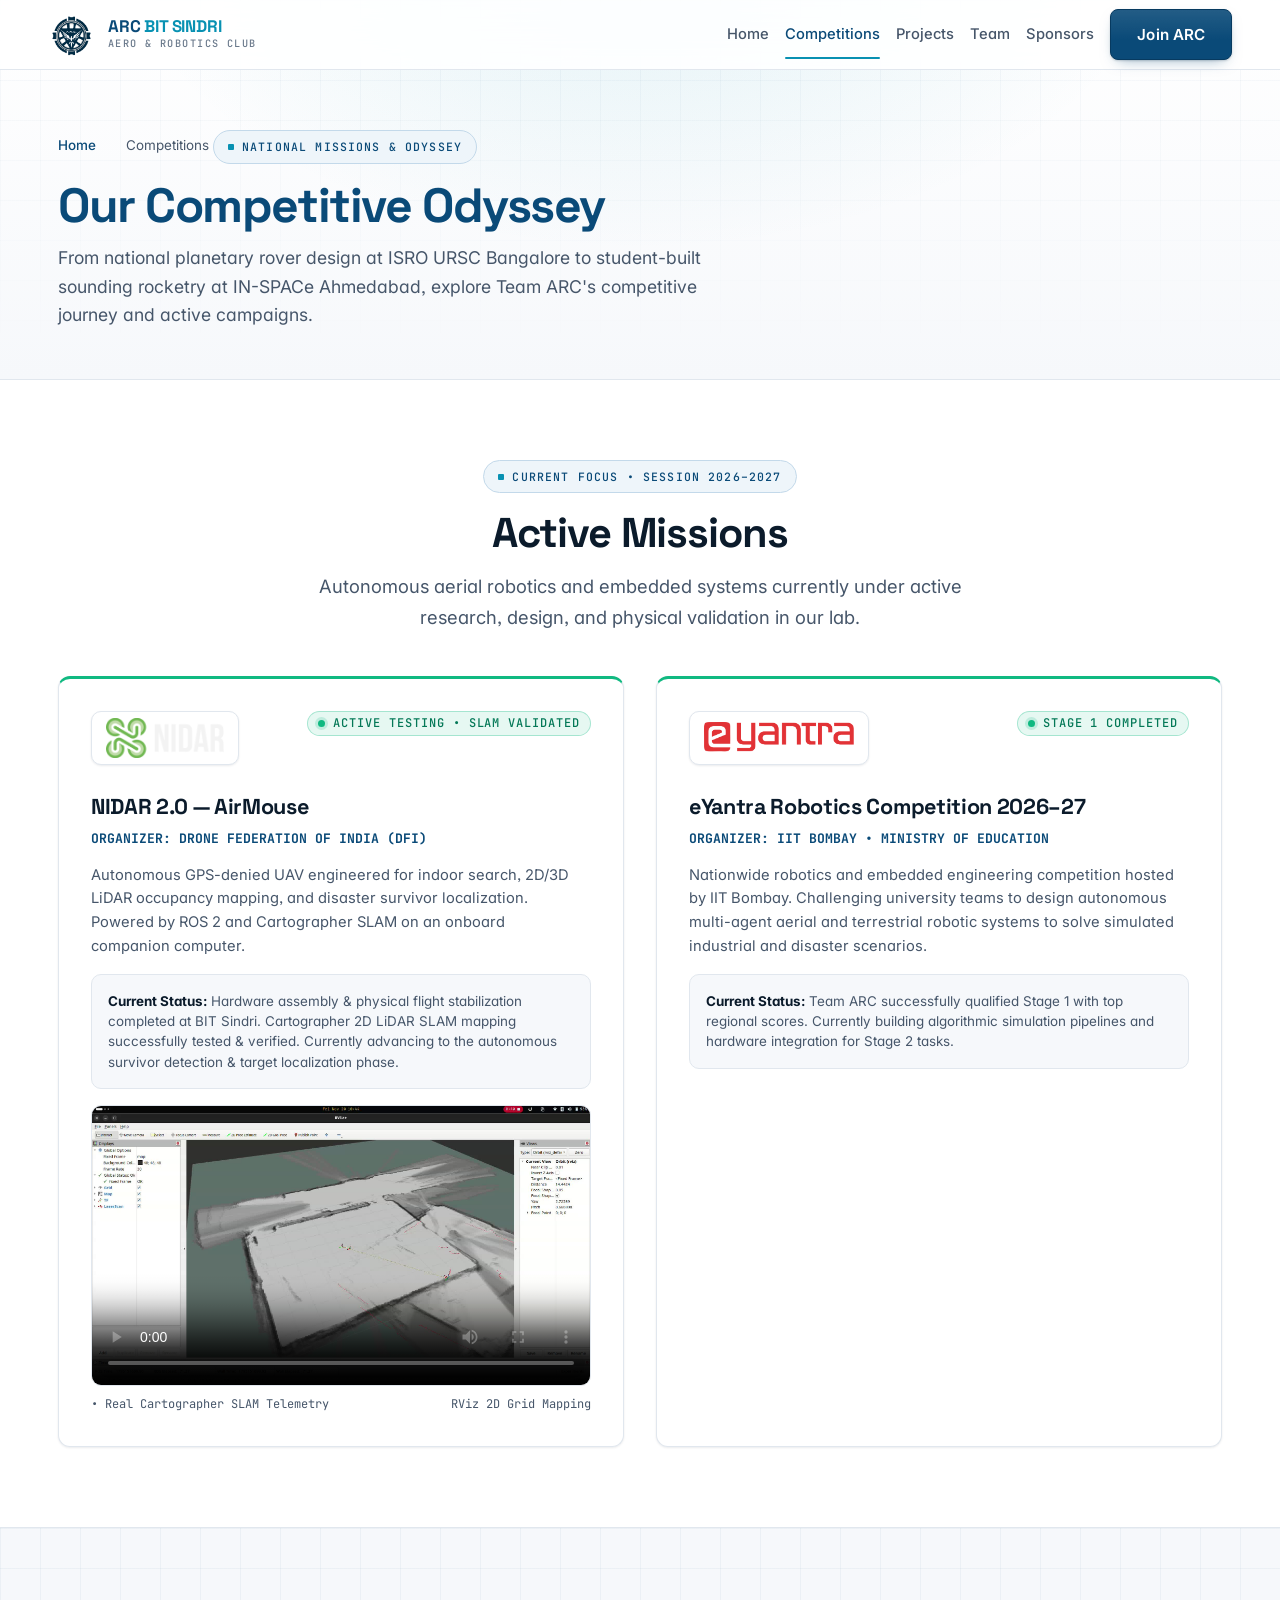
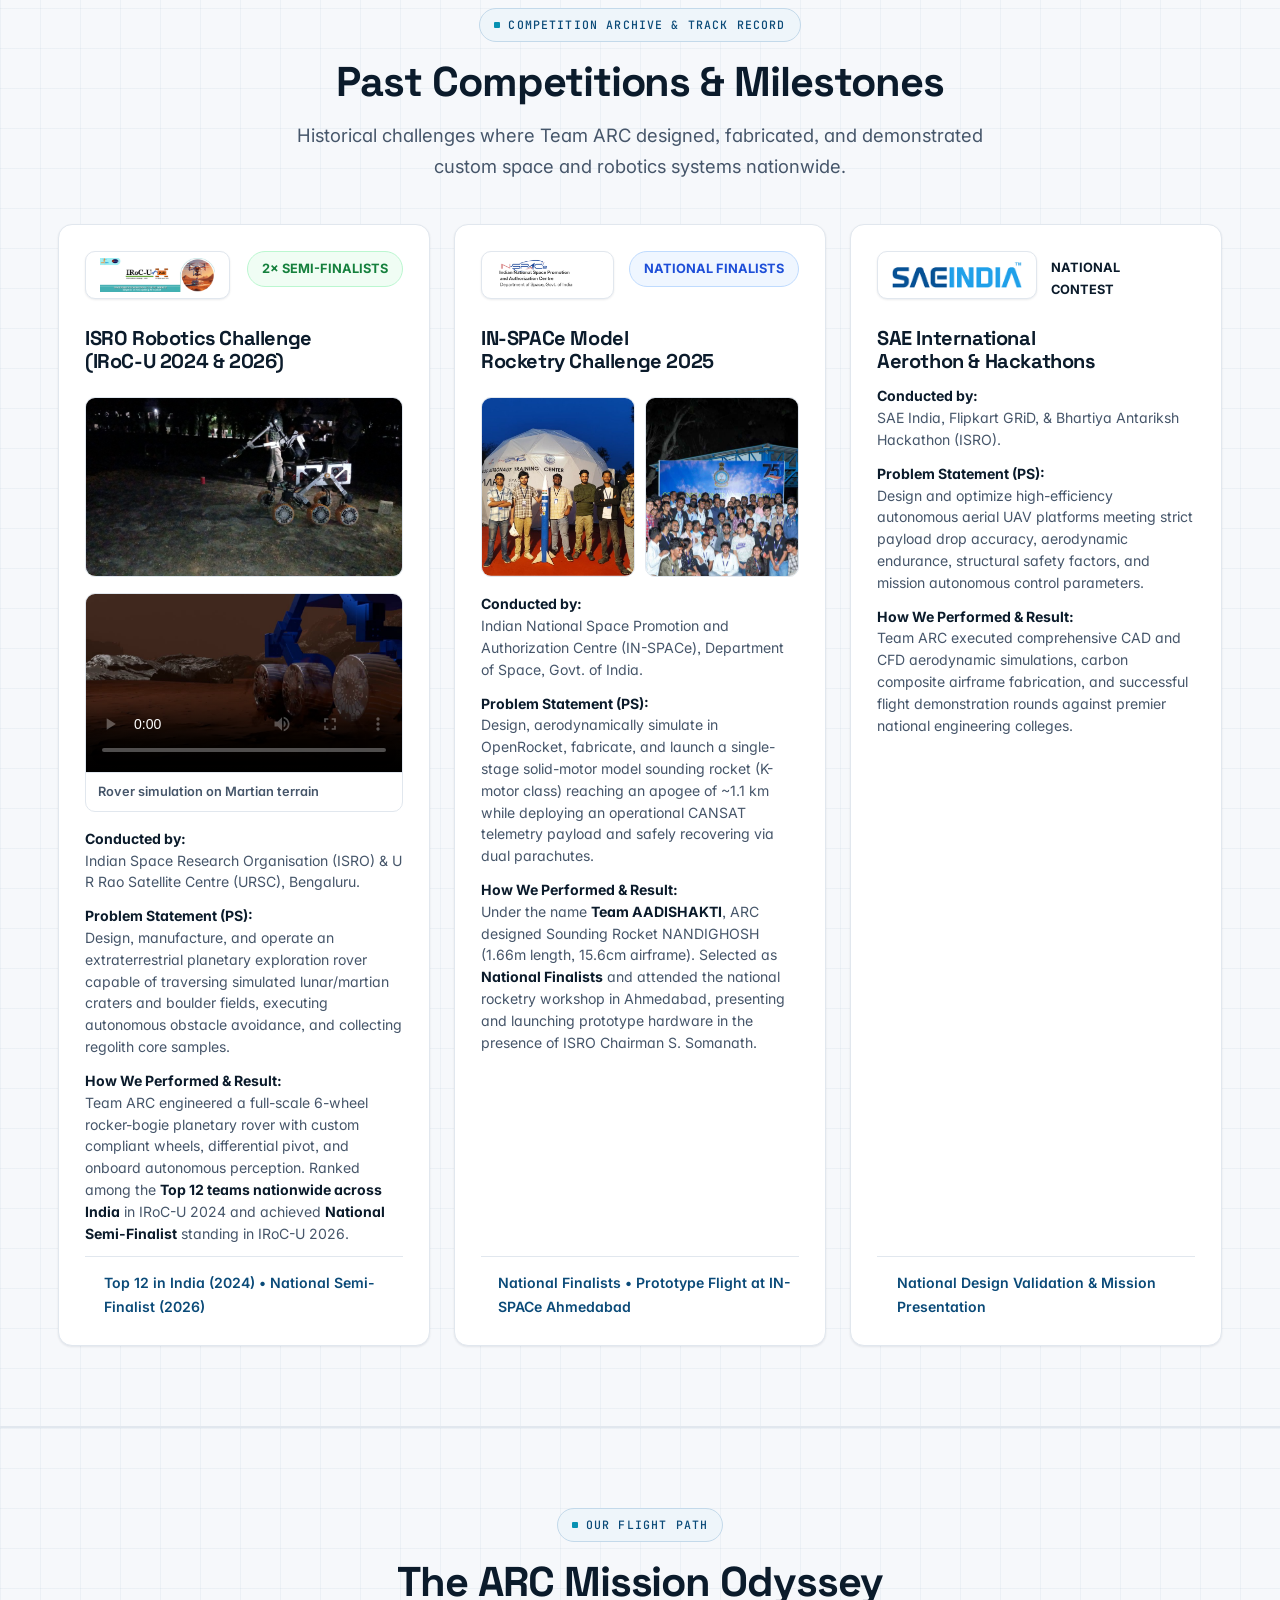
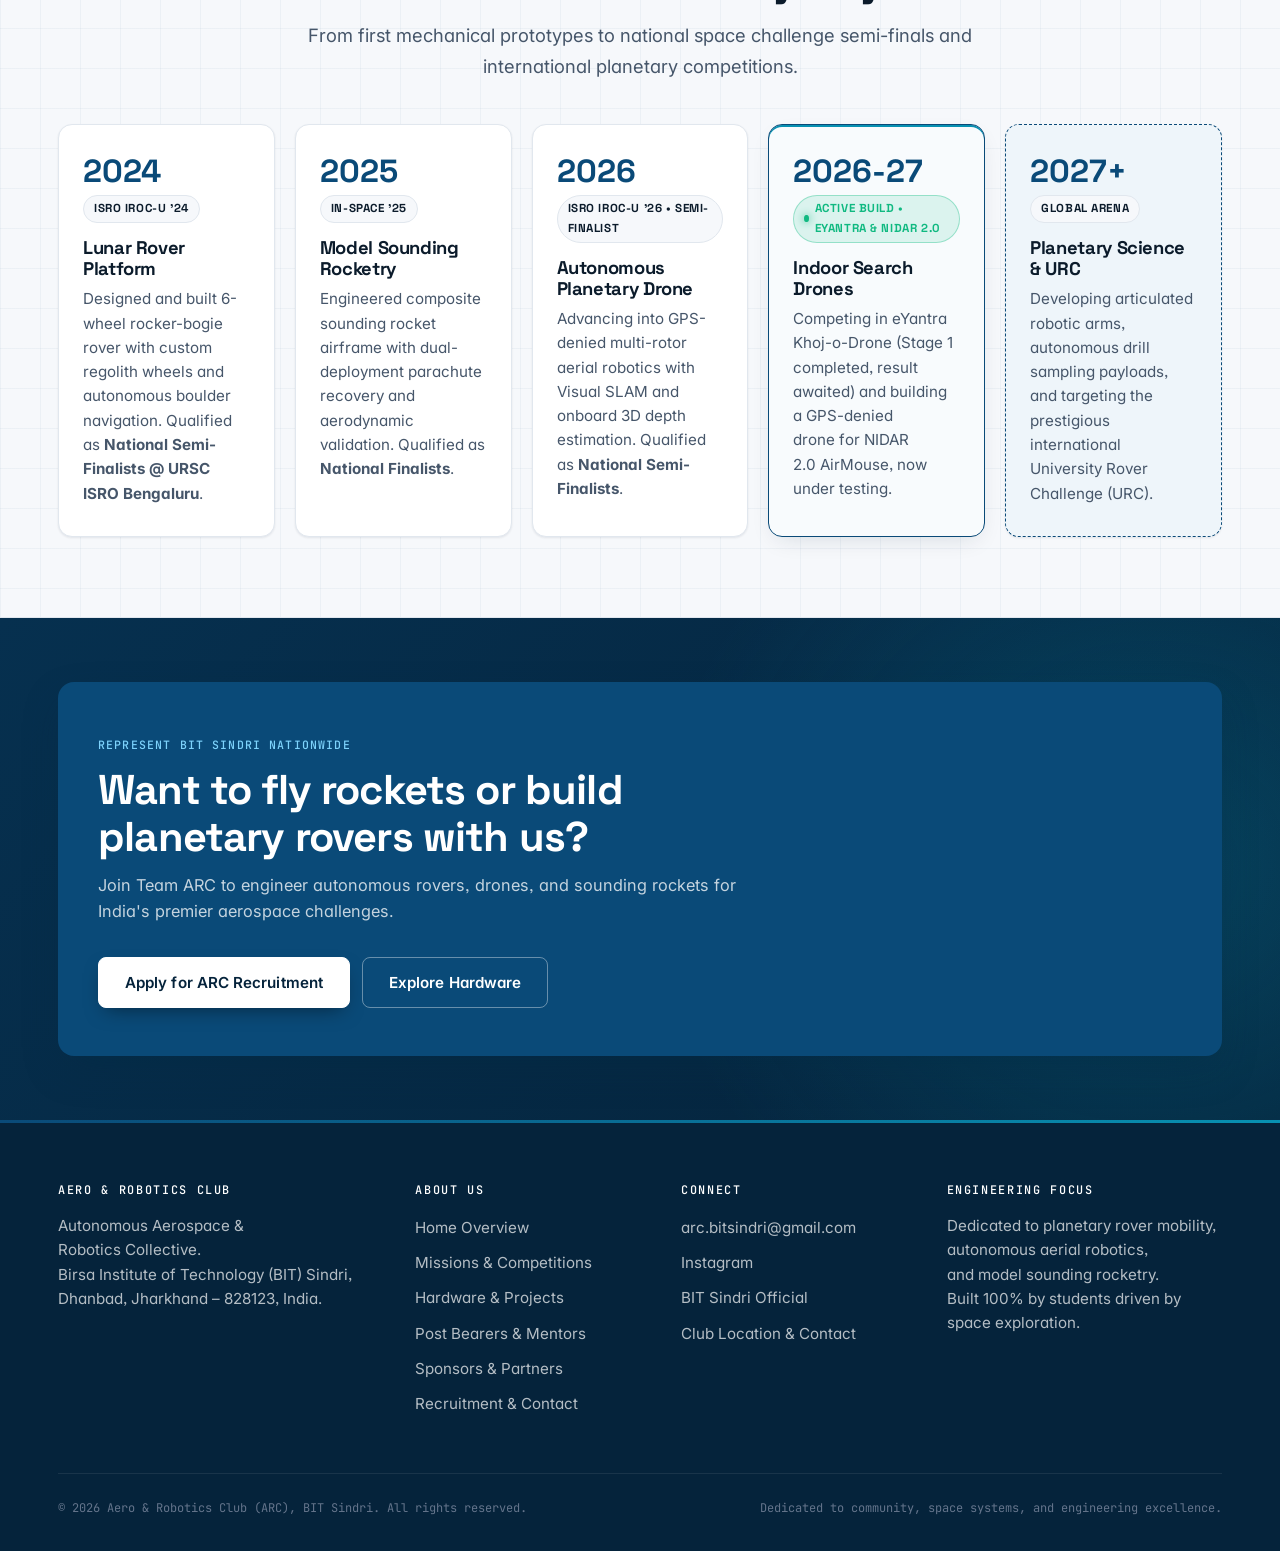
==== commit 0bea39ed: "feat(v31): apply professional polish styling, logo navy palette, and clean typography" ====
--- a/competitions.html
+++ b/competitions.html
@@ -19,7 +19,7 @@
   <script src="https://unpkg.com/lucide@0.468.0/dist/umd/lucide.min.js" defer></script>
 
   <!-- Master Stylesheet with cache bust -->
-  <link rel="stylesheet" href="css/style.css?v=43">
+  <link rel="stylesheet" href="css/style.css?v=46">
 
   <script>document.documentElement.setAttribute('data-theme','light');</script>
 </head>
@@ -389,7 +389,7 @@
   </div>
 
   <!-- Master JavaScript -->
-  <script src="js/main.js?v=13"></script>
+  <script src="js/main.js?v=14"></script>
   <script>
     function initIcons() {
       if (typeof lucide !== 'undefined' && typeof lucide.createIcons === 'function') {
--- a/css/style.css
+++ b/css/style.css
@@ -2217,9 +2217,14 @@
    ========================================================================== */
 .hero {
   position: relative;
+  min-height: calc(100vh - var(--nav-height, 70px));
+  min-height: calc(100svh - var(--nav-height, 70px));
+  display: flex;
+  align-items: center;
+  justify-content: center;
   overflow: hidden;
   background: var(--bg-body);
-  padding: 120px 0 76px;
+  padding: 60px 0 48px;
   border-bottom: 1px solid var(--border);
   text-align: center;
 }
@@ -2271,7 +2276,7 @@
   box-shadow: none !important;
   backdrop-filter: none !important;
   -webkit-backdrop-filter: none !important;
-  padding: 0 16px;
+  padding: 24px 16px 12px;
 }
 
 .hero-pill {
@@ -2450,3 +2455,970 @@
     text-align: center;
   }
 }
+
+
+/* ==========================================================================
+   /* v31 PROFESSIONAL POLISH */
+   ========================================================================== */
+
+:root {
+  /* Core Brand Colors (Logo deep navy #012B44 + Cyan #0891b2) */
+  --primary: #012b44;
+  --primary-hover: #033d60;
+  --primary-light: #e6f0f7;
+  --primary-border: #bcd5e6;
+  --primary-dark: #001e30;
+
+  --accent: #0891b2;
+  --accent-hover: #0e7490;
+  --accent-light: #ecfeff;
+  --accent-border: #a5f3fc;
+
+  --bg-body: #ffffff;
+  --bg-surface: #f8fafc;
+  --bg-subtle: #f1f5f9;
+  --bg-card: #ffffff;
+  --bg: #ffffff; /* Fix for .page-hero using var(--bg) */
+
+  --border: #e2e8f0;
+  --border-light: #f1f5f9;
+
+  --text-main: #0f172a;
+  --text-secondary: #475569;
+  --text-muted: #64748b;
+  --text-white: #ffffff;
+
+  --nav-bg: rgba(255, 255, 255, 0.96);
+  --hero-bg: #ffffff;
+  --footer-bg: #001e30;
+
+  /* Typography: Space Grotesk (headings), Inter (body), JetBrains Mono (technical labels) */
+  --font-heading: 'Space Grotesk', system-ui, -apple-system, sans-serif;
+  --font-body: 'Inter', system-ui, -apple-system, sans-serif;
+  --font-mono: 'JetBrains Mono', monospace;
+
+  /* Navy-tinted soft shadows */
+  --shadow-sm: 0 1px 2px rgba(1, 43, 68, 0.04);
+  --shadow-md: 0 4px 16px -2px rgba(1, 43, 68, 0.06), 0 1px 3px rgba(1, 43, 68, 0.03);
+  --shadow-lg: 0 12px 32px -4px rgba(1, 43, 68, 0.08), 0 4px 8px rgba(1, 43, 68, 0.02);
+  --shadow-hover: 0 10px 28px -4px rgba(1, 43, 68, 0.12), 0 0 0 1px var(--accent);
+}
+
+/* Typography & Allowed Font Weights (Rule 5: Space Grotesk 500/600/700, Inter 400/500/600/700, JetBrains Mono 500/700) */
+body {
+  font-family: var(--font-body);
+  font-weight: 400;
+  color: var(--text-main);
+  background-color: var(--bg-body);
+}
+
+h1, h2, h3, h4, h5, h6 {
+  font-family: var(--font-heading);
+  font-weight: 700;
+  color: var(--primary);
+  letter-spacing: -0.025em;
+  -webkit-text-fill-color: initial !important;
+  background: none !important;
+}
+
+.hero-title {
+  font-family: var(--font-heading);
+  font-size: clamp(2.3rem, 4.8vw, 3.6rem);
+  font-weight: 700;
+  letter-spacing: -0.03em;
+  line-height: 1.15;
+  color: var(--primary);
+  text-shadow: 0 1px 2px rgba(255, 255, 255, 0.95), 0 0 14px rgba(255, 255, 255, 0.85);
+  -webkit-text-fill-color: initial !important;
+  background: none !important;
+}
+.hero-title .hero-accent {
+  color: var(--accent) !important;
+  font-weight: 700;
+  -webkit-text-fill-color: initial !important;
+  background: none !important;
+  text-shadow: 0 1px 2px rgba(255, 255, 255, 0.95), 0 0 14px rgba(255, 255, 255, 0.85);
+}
+
+.hero-rotator {
+  font-family: var(--font-heading);
+  font-weight: 600;
+  color: var(--text-secondary);
+}
+.rotator-word {
+  color: var(--accent);
+  font-weight: 700;
+  border-bottom: 2px solid var(--accent-border);
+}
+
+.hero-subtitle {
+  font-family: var(--font-body);
+  font-weight: 400;
+  color: var(--text-secondary);
+  line-height: 1.7;
+}
+
+.brand-name {
+  font-family: var(--font-heading);
+  font-weight: 700;
+  color: var(--primary);
+}
+.brand-name span {
+  color: var(--accent);
+}
+
+.brand-tag,
+.section-pill,
+.hero-pill,
+.telemetry-bar,
+.telemetry-item,
+.telemetry-badge,
+.stat-label,
+.cta-kicker,
+.step-num,
+.spec-label {
+  font-family: var(--font-mono);
+  font-weight: 500;
+}
+
+/* Clear all gradient clips and leftover text transparent rules */
+.stat-number {
+  font-family: var(--font-heading);
+  font-weight: 700;
+  color: var(--primary);
+  -webkit-text-fill-color: initial !important;
+  background: none !important;
+}
+
+/* Lighting & Blueprint Backgrounds */
+.hero {
+  background-color: var(--bg-body);
+  background-image: radial-gradient(ellipse 90% 50% at 50% 0%, rgba(8, 145, 178, 0.08), transparent 70%);
+}
+
+.hero-video {
+  opacity: 0.35;
+  filter: saturate(1.15) contrast(1.05);
+}
+
+.hero::after {
+  background: linear-gradient(
+    180deg,
+    rgba(255, 255, 255, 0.90) 0%,
+    rgba(255, 255, 255, 0.54) 42%,
+    rgba(255, 255, 255, 0.88) 85%,
+    var(--bg-body) 100%
+  );
+}
+
+/* Inner Page Headers: Soft cyan glow + blueprint-style grid */
+.page-hero {
+  background-color: var(--bg-surface);
+  background-image:
+    radial-gradient(ellipse 80% 60% at 50% 0%, rgba(8, 145, 178, 0.09), transparent 70%),
+    linear-gradient(rgba(1, 43, 68, 0.02) 1px, transparent 1px),
+    linear-gradient(90deg, rgba(1, 43, 68, 0.02) 1px, transparent 1px);
+  background-size: 100% 100%, 36px 36px, 36px 36px;
+  border-bottom: 1px solid var(--border);
+}
+.page-hero-title {
+  font-family: var(--font-heading);
+  font-weight: 700;
+  color: var(--primary);
+  letter-spacing: -0.025em;
+}
+.page-hero-subtitle {
+  font-family: var(--font-body);
+  font-weight: 400;
+  color: var(--text-secondary);
+}
+
+/* Alternate sections: Faint blueprint-style technical grid */
+.section-alt {
+  background-color: var(--bg-surface);
+  background-image:
+    linear-gradient(rgba(1, 43, 68, 0.028) 1px, transparent 1px),
+    linear-gradient(90deg, rgba(1, 43, 68, 0.028) 1px, transparent 1px);
+  background-size: 32px 32px;
+  border-top: 1px solid var(--border);
+  border-bottom: 1px solid var(--border);
+}
+
+/* Badges & Technical Pills */
+.section-pill,
+.hero-pill {
+  font-family: var(--font-mono);
+  font-weight: 500;
+  font-size: 0.72rem;
+  letter-spacing: 0.08em;
+  text-transform: uppercase;
+  color: var(--accent);
+  background: var(--accent-light);
+  border: 1px solid var(--accent-border);
+  border-radius: var(--radius-full);
+}
+
+.telemetry-bar {
+  background: rgba(255, 255, 255, 0.94);
+  border: 1px solid var(--border);
+  border-radius: var(--radius-full);
+  box-shadow: var(--shadow-sm);
+  color: var(--text-secondary);
+  font-family: var(--font-mono);
+  font-weight: 500;
+  font-size: 0.74rem;
+}
+.telemetry-badge {
+  color: #059669;
+  font-weight: 700;
+}
+
+/* Buttons: Solid navy primary, outlined secondary, subtle hover lift */
+.btn-primary,
+.hero .btn-primary {
+  background: var(--primary);
+  color: var(--text-white);
+  border: 1px solid var(--primary);
+  border-radius: 8px;
+  font-family: var(--font-body);
+  font-weight: 600;
+  box-shadow: 0 3px 12px -2px rgba(1, 43, 68, 0.25);
+  transition: var(--transition);
+}
+.btn-primary:hover,
+.hero .btn-primary:hover {
+  background: var(--primary-hover);
+  border-color: var(--primary-hover);
+  color: var(--text-white);
+  transform: translateY(-2px);
+  box-shadow: 0 6px 18px -2px rgba(1, 43, 68, 0.35);
+}
+
+.btn-secondary,
+.hero .btn-secondary {
+  background: var(--bg-card);
+  color: var(--primary);
+  border: 1px solid var(--border);
+  border-radius: 8px;
+  font-family: var(--font-body);
+  font-weight: 600;
+  box-shadow: var(--shadow-sm);
+  transition: var(--transition);
+}
+.btn-secondary:hover,
+.hero .btn-secondary:hover {
+  background: var(--bg-surface);
+  border-color: var(--accent);
+  color: var(--accent);
+  transform: translateY(-2px);
+  box-shadow: 0 4px 14px -2px rgba(1, 43, 68, 0.08);
+}
+
+/* Cards: consistent borders, radius, shadow, accent line on hover */
+.team-card,
+.member-card,
+.project-card,
+.proj-card,
+.comp-card,
+.matrix-card,
+.sponsor-card,
+.tier-card,
+.philosophy-card,
+.about-card,
+.value-card,
+.history-item,
+.timeline-card {
+  background: var(--bg-card);
+  border: 1px solid var(--border);
+  border-radius: 12px;
+  box-shadow: var(--shadow-md);
+  transition: var(--transition);
+}
+
+.team-card:hover,
+.member-card:hover,
+.project-card:hover,
+.proj-card:hover,
+.comp-card:hover,
+.matrix-card:hover,
+.sponsor-card:hover,
+.tier-card:hover,
+.philosophy-card:hover {
+  transform: translateY(-3px);
+  border-color: var(--accent);
+  box-shadow: var(--shadow-hover);
+}
+
+/* CTA Band: Dark navy with white text for contrast */
+.cta-section {
+  padding: 80px 0;
+}
+.cta-inner,
+.cta-box {
+  background: var(--primary);
+  border: 1px solid var(--primary-dark);
+  border-radius: 16px;
+  box-shadow: 0 16px 40px -8px rgba(1, 43, 68, 0.4);
+  color: var(--text-white);
+  padding: 48px 40px;
+}
+.cta-inner h2,
+.cta-box h2 {
+  color: var(--text-white);
+  font-family: var(--font-heading);
+  font-weight: 700;
+}
+.cta-inner p,
+.cta-box p {
+  color: #cbd5e1;
+  font-family: var(--font-body);
+}
+.cta-kicker {
+  color: #38bdf8;
+  font-family: var(--font-mono);
+  font-weight: 500;
+  font-size: 0.75rem;
+  letter-spacing: 0.1em;
+}
+.cta-inner .btn-primary,
+.cta-box .btn-primary {
+  background: var(--accent);
+  border-color: var(--accent);
+  color: var(--text-white);
+}
+.cta-inner .btn-primary:hover,
+.cta-box .btn-primary:hover {
+  background: var(--accent-hover);
+  border-color: var(--accent-hover);
+}
+
+/* Footer: Deep navy technical footer with high-contrast text */
+footer,
+.site-footer,
+.footer {
+  background: var(--footer-bg);
+  border-top: 1px solid rgba(255, 255, 255, 0.08);
+  color: #94a3b8;
+  padding: 64px 0 32px;
+}
+footer h3,
+footer h4,
+footer .footer-col-title,
+.footer-title {
+  color: var(--text-white);
+  font-family: var(--font-mono);
+  font-weight: 700;
+  font-size: 0.8rem;
+  letter-spacing: 0.08em;
+  text-transform: uppercase;
+  margin-bottom: 16px;
+}
+footer a,
+.footer-link {
+  color: #94a3b8;
+  transition: var(--transition);
+}
+footer a:hover,
+.footer-link:hover {
+  color: #38bdf8;
+}
+footer .footer-bottom {
+  border-top: 1px solid rgba(255, 255, 255, 0.08);
+  color: #64748b;
+  font-family: var(--font-mono);
+  font-size: 0.75rem;
+  margin-top: 48px;
+  padding-top: 24px;
+}
+footer .brand-name {
+  color: var(--text-white);
+}
+footer .brand-tag {
+  color: #64748b;
+}
+
+/* Forms: Clean inputs with navy focus ring */
+input[type="text"],
+input[type="email"],
+input[type="tel"],
+input[type="url"],
+select,
+textarea {
+  background: var(--bg-card);
+  color: var(--text-main);
+  border: 1px solid #cbd5e1;
+  border-radius: 8px;
+  font-family: var(--font-body);
+  font-size: 0.95rem;
+  padding: 10px 14px;
+  transition: var(--transition);
+}
+input[type="text"]:focus,
+input[type="email"]:focus,
+input[type="tel"]:focus,
+input[type="url"]:focus,
+select:focus,
+textarea:focus,
+input[type="text"]:focus-visible,
+input[type="email"]:focus-visible,
+input[type="tel"]:focus-visible,
+input[type="url"]:focus-visible,
+select:focus-visible,
+textarea:focus-visible {
+  outline: none;
+  border-color: var(--primary);
+  box-shadow: 0 0 0 3px rgba(1, 43, 68, 0.12);
+}
+
+/* Accessibility: Visible focus outlines */
+:focus-visible {
+  outline: 2px solid var(--accent);
+  outline-offset: 2px;
+}
+
+/* Accessibility: Respect Reduced Motion */
+@media (prefers-reduced-motion: reduce) {
+  *, *::before, *::after {
+    animation-duration: 0.01ms !important;
+    animation-iteration-count: 1 !important;
+    transition-duration: 0.01ms !important;
+    scroll-behavior: auto !important;
+  }
+}
+
+/* Missing Keyframes Fixes */
+@keyframes fadeIn {
+  from {
+    opacity: 0;
+    transform: translateY(6px);
+  }
+  to {
+    opacity: 1;
+    transform: translateY(0);
+  }
+}
+
+@keyframes pulseDot {
+  0%, 100% {
+    opacity: 1;
+    transform: scale(1);
+  }
+  50% {
+    opacity: 0.35;
+    transform: scale(0.85);
+  }
+}
+
+/* ==========================================================================
+   v31 PROFESSIONAL ROBOTICS-CLUB POLISH
+   Paste this block at the VERY END of css/style.css (it overrides older rules).
+   Then change  style.css?v=40  to  style.css?v=41  in every HTML page.
+
+   Fonts used (all already loaded in your <head>):
+   - Space Grotesk 500/600/700  -> headings
+   - Inter 400/500/600/700      -> body text
+   - JetBrains Mono 500/700     -> small technical labels
+   ========================================================================== */
+
+/* ---------- 1. Palette: navy taken from the ARC logo + cyan accent ---------- */
+:root{
+  --primary: #0a4a78;
+  --primary-hover: #073a60;
+  --primary-light: #eef5fa;
+  --primary-border: #c3d9ea;
+  --accent: #0891b2;
+
+  --bg-surface: #f6f8fb;
+  --bg-subtle: #eef2f6;
+  --border: #e1e7ee;
+  --border-light: #eef2f6;
+
+  --text-main: #0b1b2b;
+  --text-secondary: #46566a;
+  --text-muted: #6b7a8c;
+
+  --font-heading: 'Space Grotesk', 'Inter', system-ui, sans-serif;
+  --font-body: 'Inter', system-ui, -apple-system, sans-serif;
+  --font-mono: 'JetBrains Mono', ui-monospace, Menlo, Consolas, monospace;
+
+  --radius-sm: 6px;
+  --radius-md: 10px;
+  --radius-lg: 14px;
+
+  --shadow-sm: 0 1px 2px rgba(6, 34, 58, 0.05), 0 1px 3px rgba(6, 34, 58, 0.04);
+  --shadow-md: 0 8px 24px -8px rgba(6, 34, 58, 0.14);
+  --shadow-lg: 0 18px 40px -14px rgba(6, 34, 58, 0.20);
+
+  --grid-line: rgba(10, 74, 120, 0.045);
+  --navy-900: #05233b;
+}
+
+/* ---------- 2. Typography ---------- */
+html{ font-size: 16px; }
+body{
+  font-family: var(--font-body);
+  color: var(--text-main);
+  line-height: 1.7;
+  text-rendering: optimizeLegibility;
+  -webkit-font-smoothing: antialiased;
+  font-feature-settings: 'cv11', 'ss03';
+}
+h1, h2, h3, h4, h5, h6{
+  font-family: var(--font-heading);
+  font-weight: 700;
+  letter-spacing: -0.02em;
+  line-height: 1.15;
+  color: var(--text-main);
+}
+p{ text-wrap: pretty; }
+h1, h2, h3{ text-wrap: balance; }
+
+/* Only weights that are actually loaded (700 max) so nothing looks fake-bold */
+.section-title,
+.page-hero-title,
+.philosophy-card h3,
+.subsystem-box h4,
+.step-card h4,
+.step-year,
+.stat-number,
+.quick-stat-item strong,
+.spec-table th,
+.brand-name,
+.rotator-word,
+.hero-title,
+.hero-title .hero-accent{
+  font-weight: 700;
+}
+.section-title{ letter-spacing: -0.025em; line-height: 1.15; }
+.section-desc{ color: var(--text-secondary); line-height: 1.7; }
+
+/* Technical labels in mono */
+.section-pill,
+.brand-tag,
+.hero-pill,
+.proj-tag,
+.s-tag,
+.video-tag,
+.cta-kicker{
+  font-family: var(--font-mono);
+  font-weight: 500;
+  letter-spacing: 0.1em;
+  text-transform: uppercase;
+}
+
+/* Section label: flat chip with a small accent marker, no numbering */
+.section-pill{
+  font-size: 0.72rem;
+  color: var(--primary);
+  background: var(--primary-light);
+  border: 1px solid var(--primary-border);
+  padding: 6px 14px;
+  gap: 8px;
+}
+.section-pill::before{
+  content: '';
+  width: 6px;
+  height: 6px;
+  border-radius: 1px;
+  background: var(--accent);
+  flex-shrink: 0;
+}
+
+/* ---------- 3. Buttons ---------- */
+.btn{
+  font-family: var(--font-body);
+  font-weight: 600;
+  letter-spacing: 0.005em;
+  border-radius: 8px;
+}
+.btn-primary,
+.hero .btn-primary{
+  background: var(--primary);
+  background-image: linear-gradient(180deg, rgba(255,255,255,0.10), rgba(255,255,255,0) 60%);
+  color: #fff;
+  border: 1px solid var(--primary-hover);
+  box-shadow: 0 1px 2px rgba(6, 34, 58, 0.18), 0 6px 16px -8px rgba(10, 74, 120, 0.55);
+}
+.btn-primary:hover,
+.hero .btn-primary:hover{
+  background-color: var(--primary-hover);
+  transform: translateY(-1px);
+  box-shadow: 0 1px 2px rgba(6, 34, 58, 0.2), 0 10px 22px -8px rgba(10, 74, 120, 0.6);
+  filter: none;
+}
+.btn-secondary,
+.hero .btn-secondary{
+  background: #fff;
+  color: var(--text-main);
+  border: 1px solid #cdd7e2;
+  box-shadow: var(--shadow-sm);
+}
+.btn-secondary:hover,
+.hero .btn-secondary:hover{
+  border-color: var(--primary);
+  color: var(--primary);
+  transform: translateY(-1px);
+}
+
+/* ---------- 4. Navbar ---------- */
+.navbar{
+  background: rgba(255, 255, 255, 0.88);
+  backdrop-filter: blur(16px) saturate(1.5);
+  -webkit-backdrop-filter: blur(16px) saturate(1.5);
+  border-bottom: 1px solid var(--border);
+}
+.navbar.scrolled{ box-shadow: 0 6px 24px -12px rgba(6, 34, 58, 0.18); }
+.brand-name{ letter-spacing: -0.01em; }
+.brand-tag{ font-size: 0.64rem; letter-spacing: 0.14em; color: var(--text-muted); }
+.nav-link{
+  font-family: var(--font-body);
+  font-weight: 500;
+  font-size: 0.92rem;
+  color: var(--text-secondary);
+}
+.nav-link:hover,
+.nav-link.active{ color: var(--primary); }
+.nav-link.active::after{
+  background: var(--accent);
+  box-shadow: none;
+  height: 2px;
+  bottom: -6px;
+}
+
+/* ---------- 5. Lighting: hero, page headers, blueprint grid ---------- */
+.hero::after{
+  background:
+    radial-gradient(70% 55% at 50% 0%, rgba(8, 145, 178, 0.10), transparent 70%),
+    linear-gradient(180deg,
+      rgba(255, 255, 255, 0.90) 0%,
+      rgba(255, 255, 255, 0.55) 42%,
+      rgba(255, 255, 255, 0.86) 85%,
+      var(--bg-body) 100%);
+}
+.hero-title{
+  text-transform: none;
+  letter-spacing: -0.03em;
+  line-height: 1.08;
+  color: var(--text-main);
+  text-shadow: 0 1px 0 rgba(255, 255, 255, 0.7);
+}
+.hero-title .hero-accent{
+  color: var(--primary);
+  text-shadow: none;
+}
+.hero-rotator{ color: var(--text-secondary); text-shadow: none; }
+.rotator-word{ color: var(--primary); border-bottom: 2px solid var(--accent); }
+.hero-subtitle{ color: var(--text-secondary); text-shadow: none; font-weight: 400; }
+.hero-pill{
+  font-size: 0.72rem;
+  color: var(--primary);
+  background: rgba(255, 255, 255, 0.92);
+  border: 1px solid var(--primary-border);
+  box-shadow: var(--shadow-sm);
+}
+
+/* Inner-page header (this also fixes the old undefined var(--bg)) */
+.page-hero{
+  background:
+    radial-gradient(60% 130% at 50% -25%, rgba(8, 145, 178, 0.13), transparent 70%),
+    linear-gradient(180deg, #ffffff 0%, var(--bg-surface) 100%);
+  border-bottom: 1px solid var(--border);
+}
+.page-hero::before{
+  content: '';
+  position: absolute;
+  inset: 0;
+  z-index: 0;
+  pointer-events: none;
+  background-image:
+    linear-gradient(var(--grid-line) 1px, transparent 1px),
+    linear-gradient(90deg, var(--grid-line) 1px, transparent 1px);
+  background-size: 40px 40px;
+  -webkit-mask-image: linear-gradient(180deg, #000 0%, transparent 92%);
+  mask-image: linear-gradient(180deg, #000 0%, transparent 92%);
+}
+.page-hero .container{ position: relative; z-index: 1; }
+.page-hero-title{ letter-spacing: -0.03em; line-height: 1.1; }
+.page-hero-subtitle{ color: var(--text-secondary); }
+.page-breadcrumbs a{ color: var(--primary); font-weight: 500; }
+
+/* Alternate sections: faint engineering-paper grid instead of dots */
+.section-alt{
+  background-color: var(--bg-surface);
+  background-image:
+    linear-gradient(var(--grid-line) 1px, transparent 1px),
+    linear-gradient(90deg, var(--grid-line) 1px, transparent 1px);
+  background-size: 40px 40px;
+  border-top: 1px solid var(--border);
+  border-bottom: 1px solid var(--border);
+}
+
+/* ---------- 6. Cards: flat, crisp, soft navy shadow, accent line on hover ---------- */
+.philosophy-card,
+.subsystem-box,
+.step-card,
+.video-card,
+.proj-card,
+.member-card,
+.past-comp-card,
+.sponsor-slot,
+.contact-form,
+.comp-panel{
+  background-color: #fff;
+  border: 1px solid var(--border);
+  box-shadow: var(--shadow-sm);
+}
+.subsystem-card:hover,
+.facility-card:hover,
+.philosophy-card:hover,
+.step-card:hover,
+.video-card:hover,
+.member-card:hover,
+.proj-card:hover,
+.past-comp-card:hover,
+.sponsor-slot:hover{
+  background-image: none;
+  transform: translateY(-3px);
+  border-color: var(--primary-border);
+  box-shadow: var(--shadow-md), inset 0 2px 0 var(--primary);
+}
+.philosophy-icon,
+.s-icon{
+  background: var(--primary-light);
+  color: var(--primary);
+  border: 1px solid var(--primary-border);
+}
+.step-card.step-active{
+  border-color: var(--primary);
+  box-shadow: var(--shadow-md), inset 0 2px 0 var(--accent);
+}
+.comp-tab-btn.active{
+  background: var(--primary);
+  border-color: var(--primary);
+  box-shadow: none;
+}
+
+/* Team cards */
+.member-name{ font-family: var(--font-heading); letter-spacing: -0.01em; }
+.member-role{
+  display: inline-block;
+  font-family: var(--font-mono);
+  font-size: 0.68rem;
+  font-weight: 500;
+  letter-spacing: 0.08em;
+  color: var(--primary);
+  background: var(--primary-light);
+  border: 1px solid var(--primary-border);
+  padding: 4px 12px;
+  border-radius: 999px;
+  margin: 0 14px 10px;
+  line-height: 1.4;
+}
+.member-role-detail{ color: var(--text-secondary); }
+.member-avatar{ background: var(--bg-subtle); }
+
+/* Stats and mono numbers */
+.stat-number{ color: var(--primary); letter-spacing: -0.02em; }
+.telemetry-bar{
+  font-family: var(--font-mono);
+  border: 1px solid var(--border);
+  background: rgba(255, 255, 255, 0.92);
+}
+
+/* ---------- 7. CTA band: deep navy for contrast ---------- */
+.cta-band{
+  background:
+    radial-gradient(60% 140% at 90% 50%, rgba(8, 145, 178, 0.28), transparent 65%),
+    linear-gradient(135deg, #06304f 0%, var(--navy-900) 100%);
+  border-top: none;
+  border-bottom: none;
+}
+.cta-kicker{ color: #7dd3fc; font-size: 0.72rem; }
+.cta-text h2{ color: #fff; }
+.cta-text p{ color: rgba(255, 255, 255, 0.76); }
+.cta-band .btn-primary{
+  background: #fff;
+  background-image: none;
+  color: var(--navy-900);
+  border-color: #fff;
+  box-shadow: 0 8px 20px -8px rgba(0, 0, 0, 0.5);
+}
+.cta-band .btn-primary:hover{ background: #e8f3fb; color: var(--navy-900); }
+.cta-band .btn-secondary{
+  background: transparent;
+  color: #fff;
+  border-color: rgba(255, 255, 255, 0.38);
+  box-shadow: none;
+}
+.cta-band .btn-secondary:hover{
+  background: rgba(255, 255, 255, 0.10);
+  border-color: #fff;
+  color: #fff;
+}
+
+/* ---------- 8. Footer: dark navy with accent line ---------- */
+.footer{
+  position: relative;
+  background: var(--navy-900);
+  border-top: none;
+  color: rgba(255, 255, 255, 0.72);
+}
+.footer::before{
+  content: '';
+  position: absolute;
+  top: 0;
+  left: 0;
+  right: 0;
+  height: 3px;
+  background: linear-gradient(90deg, var(--primary), var(--accent));
+}
+.footer-col h4{
+  font-family: var(--font-mono);
+  font-size: 0.74rem;
+  font-weight: 500;
+  letter-spacing: 0.14em;
+  text-transform: uppercase;
+  color: #fff;
+}
+.footer-col p,
+.footer-col ul li a{ color: rgba(255, 255, 255, 0.70); }
+.footer-col ul li a:hover{ color: #fff; }
+.footer-bottom{
+  border-top: 1px solid rgba(255, 255, 255, 0.12);
+  color: rgba(255, 255, 255, 0.55);
+}
+
+/* ---------- 9. Forms ---------- */
+.contact-form{ box-shadow: var(--shadow-md); padding: 28px; }
+.form-group label{ color: var(--text-main); font-weight: 600; }
+.form-group input,
+.form-group select,
+.form-group textarea{
+  background: #fff;
+  border: 1px solid #cdd7e2;
+  border-radius: 8px;
+  padding: 10px 12px;
+  transition: border-color 0.15s ease, box-shadow 0.15s ease;
+}
+.form-group input:focus,
+.form-group select:focus,
+.form-group textarea:focus{
+  border-color: var(--primary);
+  box-shadow: 0 0 0 3px rgba(10, 74, 120, 0.15);
+  background: #fff;
+}
+
+/* ---------- 10. Accessibility + small fixes ---------- */
+:focus-visible{
+  outline: 2px solid var(--accent);
+  outline-offset: 2px;
+  border-radius: 4px;
+}
+::selection{ background: var(--primary); color: #fff; }
+.scroll-progress{ background: linear-gradient(90deg, var(--primary), var(--accent)); }
+.back-to-top{ background: var(--primary); }
+.back-to-top:hover{ background: var(--primary-hover); }
+
+/* keyframes that were used but never defined */
+@keyframes fadeIn{
+  from{ opacity: 0; transform: translateY(-4px); }
+  to{ opacity: 1; transform: none; }
+}
+@keyframes pulseDot{
+  0%{ transform: scale(0.9); opacity: 0.7; }
+  50%{ transform: scale(1.3); opacity: 1; }
+  100%{ transform: scale(0.9); opacity: 0.7; }
+}
+
+@media (max-width: 600px){
+  .contact-form{ padding: 20px; }
+  .member-role{ margin: 0 8px 8px; font-size: 0.64rem; }
+}
+@media (prefers-reduced-motion: reduce){
+  *{ scroll-behavior: auto !important; }
+  .philosophy-card:hover, .step-card:hover, .video-card:hover,
+  .member-card:hover, .proj-card:hover, .btn:hover{ transform: none; }
+}
+
+/* ---------- 11. Classes used in index.html / competitions.html that had no CSS ---------- */
+.live-pill{
+  display: inline-flex;
+  align-items: center;
+  gap: 8px;
+  font-family: var(--font-mono);
+  font-weight: 500;
+  letter-spacing: 0.08em;
+  text-transform: uppercase;
+  color: #047857;
+  background: rgba(16, 185, 129, 0.10);
+  border: 1px solid rgba(16, 185, 129, 0.30);
+  border-radius: 999px;
+  line-height: 1.3;
+}
+.live-dot{
+  width: 7px;
+  height: 7px;
+  border-radius: 50%;
+  background: #10b981;
+  box-shadow: 0 0 0 3px rgba(16, 185, 129, 0.18);
+  animation: pulseDot 1.8s infinite;
+  flex-shrink: 0;
+}
+.subsystems-grid .subsystem-card{
+  background: #fff;
+  border: 1px solid var(--border);
+  border-radius: var(--radius-lg);
+  padding: 26px 26px 24px;
+  box-shadow: var(--shadow-sm);
+}
+.subsystem-card-top{
+  display: flex;
+  align-items: center;
+  justify-content: space-between;
+  margin-bottom: 16px;
+}
+.s-number{
+  font-family: var(--font-mono);
+  font-size: 0.8rem;
+  font-weight: 500;
+  letter-spacing: 0.1em;
+  color: var(--text-muted);
+}
+.subsystems-grid .subsystem-card h5{
+  font-family: var(--font-heading);
+  font-size: 1.1rem;
+  margin-bottom: 8px;
+}
+.subsystems-grid .subsystem-card p{
+  font-size: 0.92rem;
+  line-height: 1.65;
+  color: var(--text-secondary);
+}
+
+/* inline font-weight:800 on pricing numbers: only 500/700 are loaded for mono */
+.philosophy-card [style*="font-weight:800"]{ font-weight: 700 !important; }
+
+/* ---------- 12. main.js compatibility (scroll-reveal) ----------
+   main.js sets an inline transition-delay (up to 420ms) on cards for the reveal
+   animation and never clears it, which made hover feel laggy. After the reveal
+   finishes (class .reveal removed) the delay is reset here. */
+.section-header.reveal,
+.philosophy-card.reveal,
+.subsystem-card.reveal,
+.video-card.reveal,
+.step-card.reveal,
+.about-photo-card.reveal,
+.contact-item.reveal,
+.comp-photo-item.reveal{
+  transition: opacity 0.65s ease, transform 0.65s ease, box-shadow 0.25s ease, border-color 0.25s ease;
+}
+.section-header:not(.reveal),
+.philosophy-card:not(.reveal),
+.subsystem-card:not(.reveal),
+.video-card:not(.reveal),
+.step-card:not(.reveal),
+.about-photo-card:not(.reveal),
+.contact-item:not(.reveal),
+.comp-photo-item:not(.reveal){
+  transition-delay: 0s !important;
+}
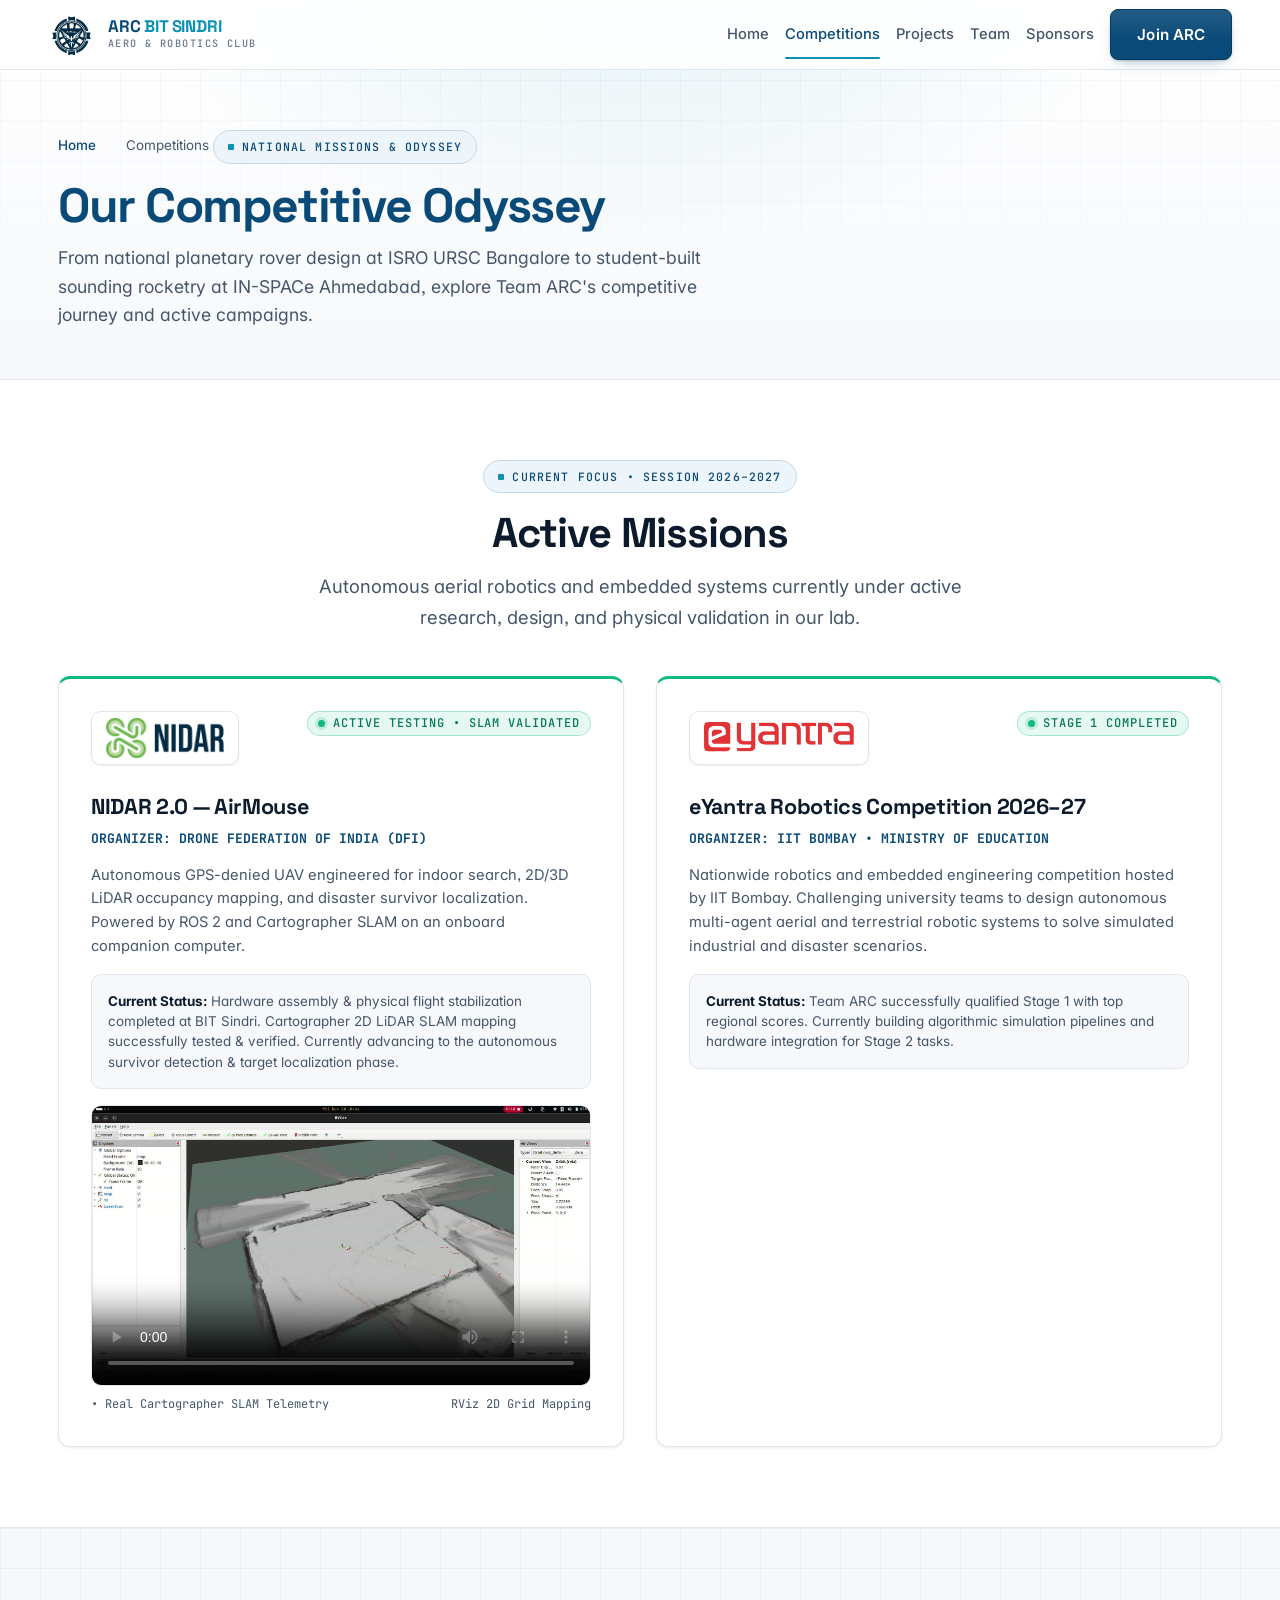
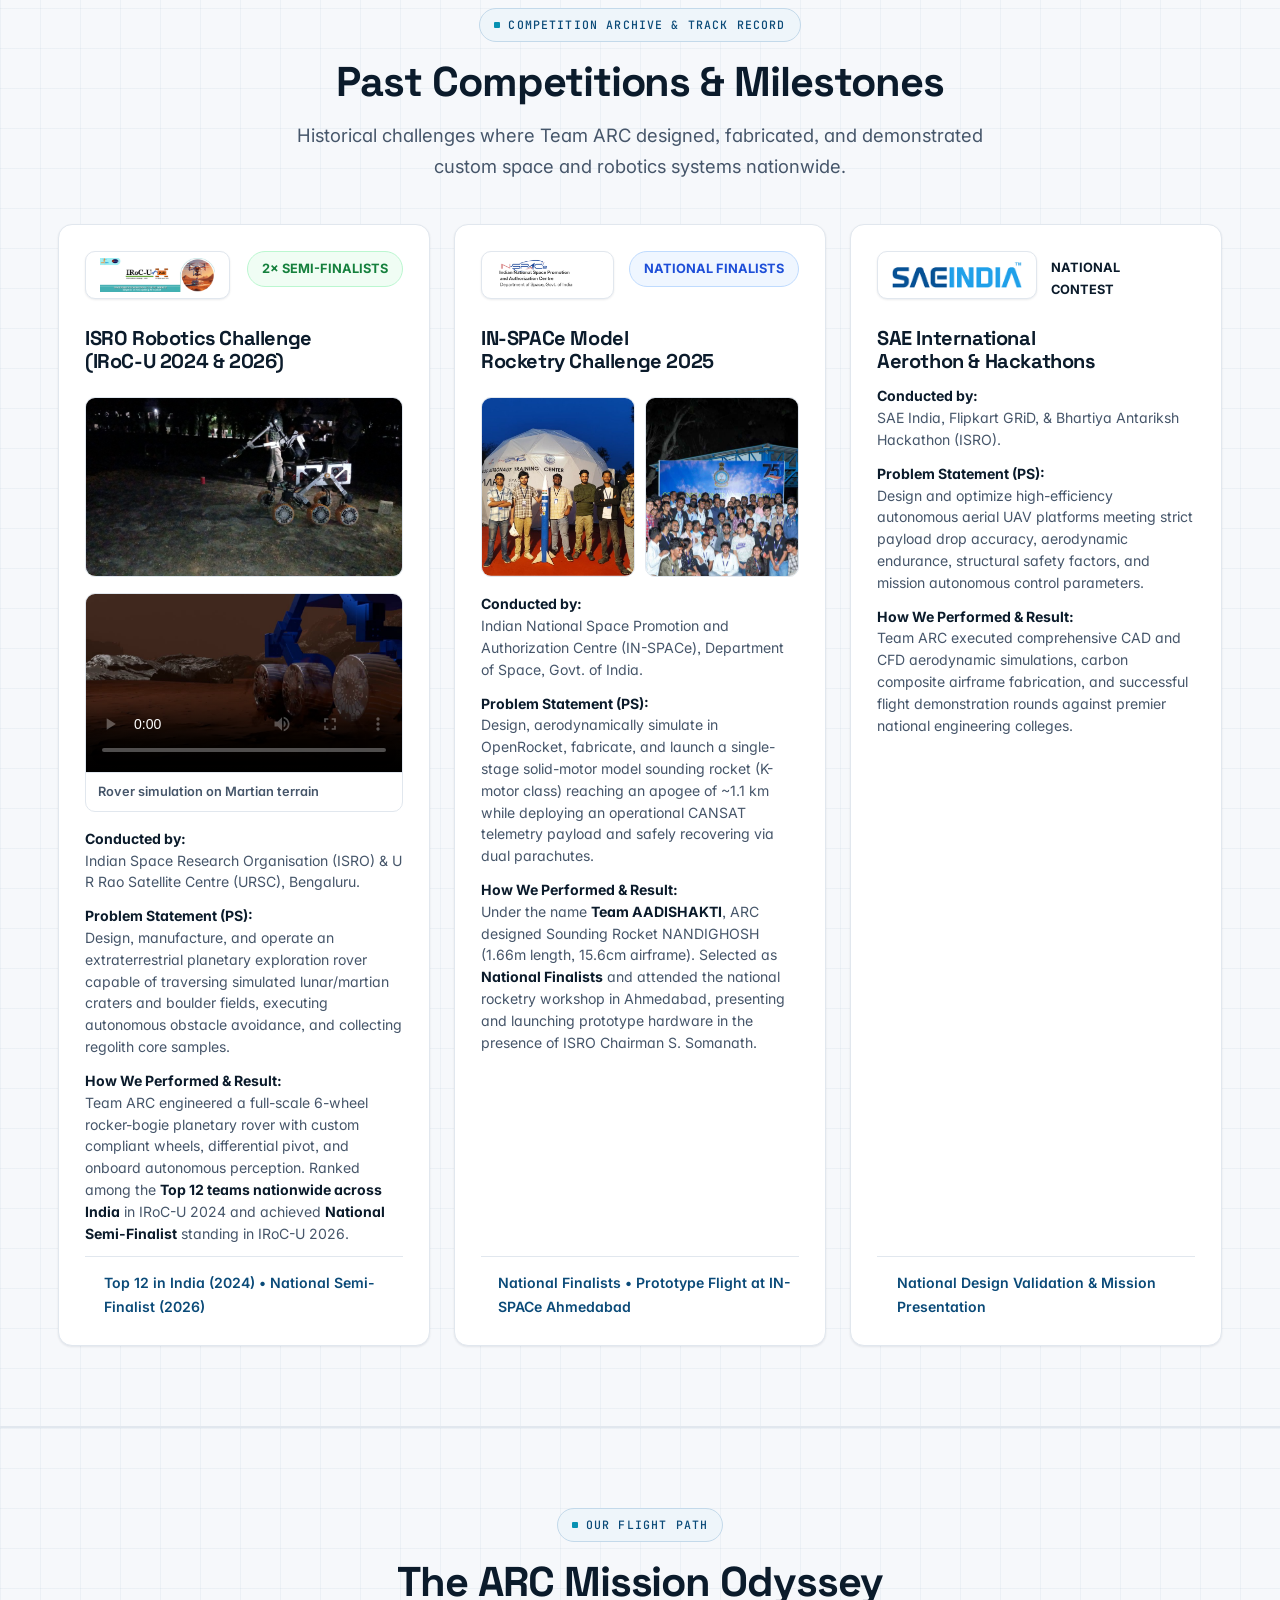
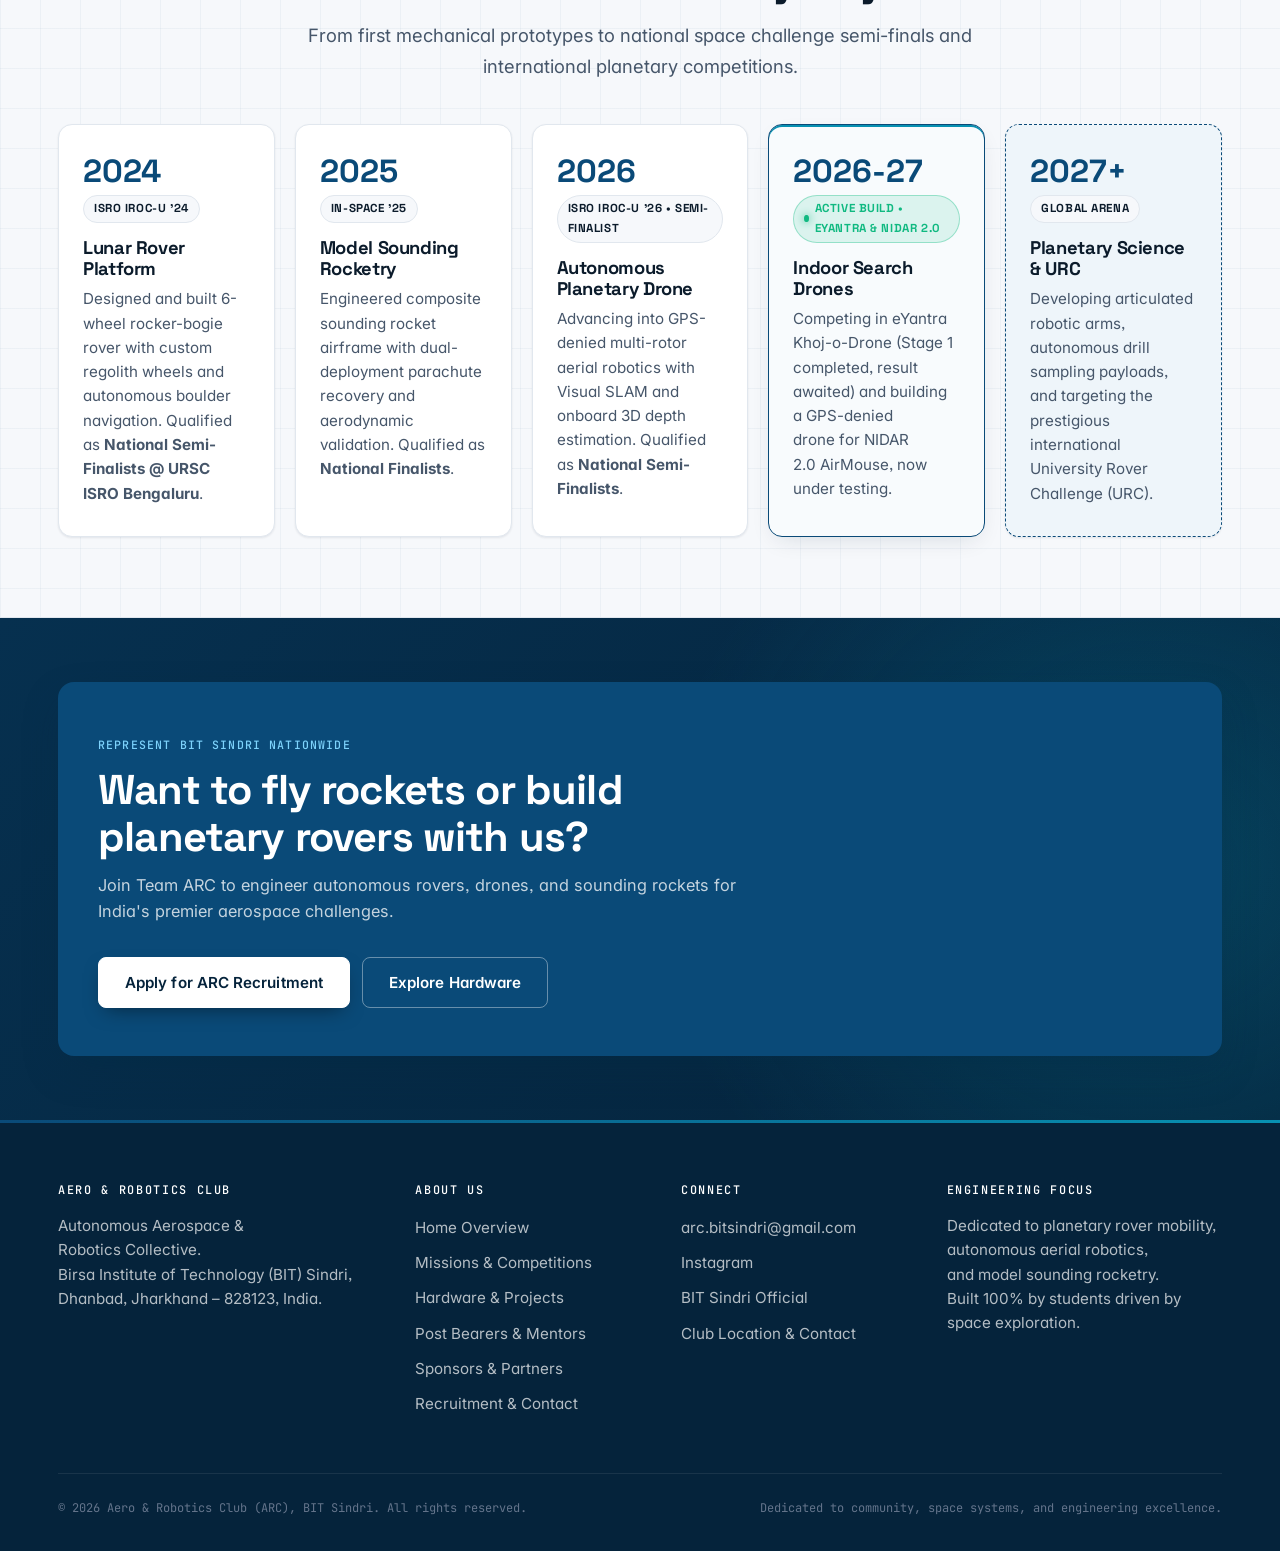
==== commit abf41165: "fix: increase hero video visibility and contrast, and fix NIDAR logo text readability" ====
--- a/competitions.html
+++ b/competitions.html
@@ -19,7 +19,7 @@
   <script src="https://unpkg.com/lucide@0.468.0/dist/umd/lucide.min.js" defer></script>
 
   <!-- Master Stylesheet with cache bust -->
-  <link rel="stylesheet" href="css/style.css?v=46">
+  <link rel="stylesheet" href="css/style.css?v=47">
 
   <script>document.documentElement.setAttribute('data-theme','light');</script>
 </head>
--- a/css/style.css
+++ b/css/style.css
@@ -2528,7 +2528,7 @@
   letter-spacing: -0.03em;
   line-height: 1.15;
   color: var(--primary);
-  text-shadow: 0 1px 2px rgba(255, 255, 255, 0.95), 0 0 14px rgba(255, 255, 255, 0.85);
+  text-shadow: 0 1px 2px rgba(255, 255, 255, 0.98), 0 0 16px rgba(255, 255, 255, 0.95), 0 0 28px rgba(255, 255, 255, 0.9);
   -webkit-text-fill-color: initial !important;
   background: none !important;
 }
@@ -2537,13 +2537,14 @@
   font-weight: 700;
   -webkit-text-fill-color: initial !important;
   background: none !important;
-  text-shadow: 0 1px 2px rgba(255, 255, 255, 0.95), 0 0 14px rgba(255, 255, 255, 0.85);
+  text-shadow: 0 1px 2px rgba(255, 255, 255, 0.98), 0 0 16px rgba(255, 255, 255, 0.95), 0 0 28px rgba(255, 255, 255, 0.9);
 }
 
 .hero-rotator {
   font-family: var(--font-heading);
   font-weight: 600;
-  color: var(--text-secondary);
+  color: #0f172a;
+  text-shadow: 0 1px 2px rgba(255, 255, 255, 0.95), 0 0 14px rgba(255, 255, 255, 0.9);
 }
 .rotator-word {
   color: var(--accent);
@@ -2553,9 +2554,10 @@
 
 .hero-subtitle {
   font-family: var(--font-body);
-  font-weight: 400;
-  color: var(--text-secondary);
+  font-weight: 500;
+  color: #1e293b;
   line-height: 1.7;
+  text-shadow: 0 1px 2px rgba(255, 255, 255, 0.95), 0 0 14px rgba(255, 255, 255, 0.9);
 }
 
 .brand-name {
@@ -2597,16 +2599,16 @@
 }
 
 .hero-video {
-  opacity: 0.35;
-  filter: saturate(1.15) contrast(1.05);
+  opacity: 0.68;
+  filter: saturate(1.22) contrast(1.08);
 }
 
 .hero::after {
   background: linear-gradient(
     180deg,
-    rgba(255, 255, 255, 0.90) 0%,
-    rgba(255, 255, 255, 0.54) 42%,
-    rgba(255, 255, 255, 0.88) 85%,
+    rgba(255, 255, 255, 0.78) 0%,
+    rgba(255, 255, 255, 0.22) 32%,
+    rgba(255, 255, 255, 0.28) 65%,
     var(--bg-body) 100%
   );
 }
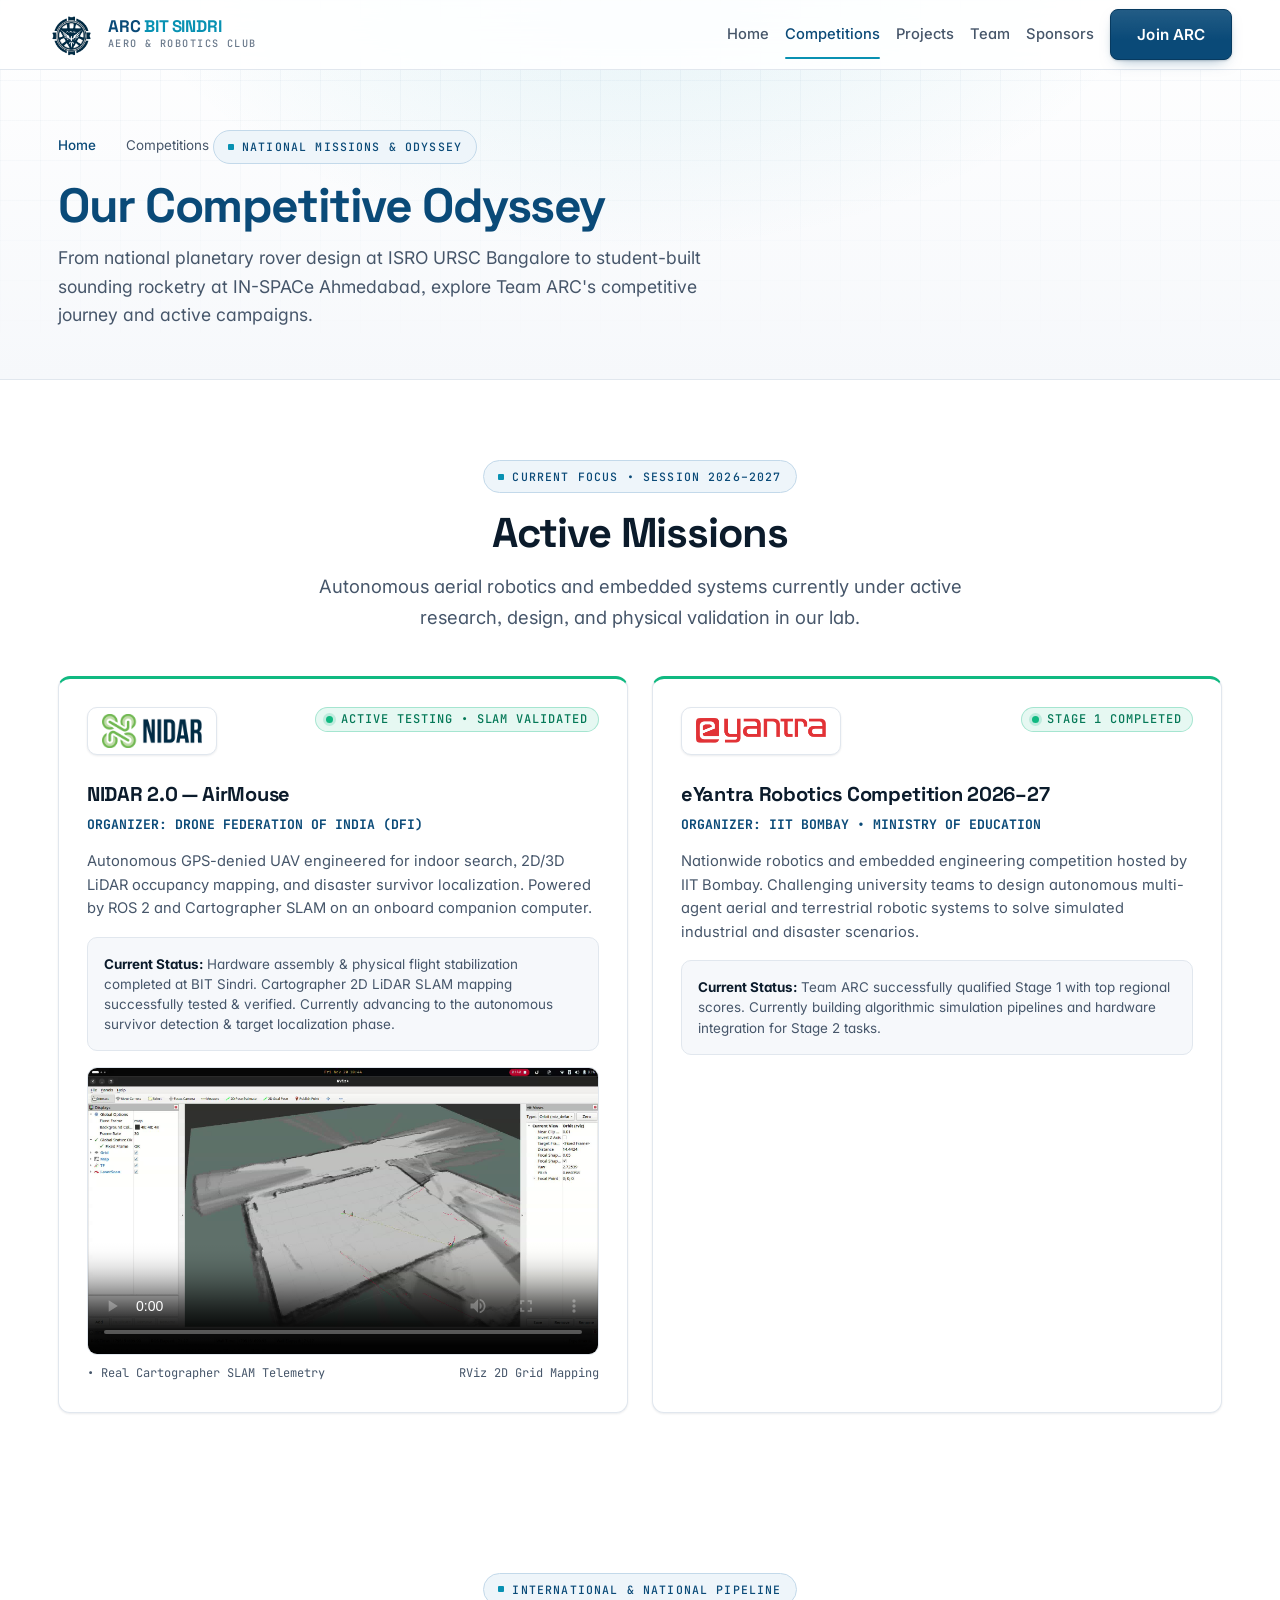
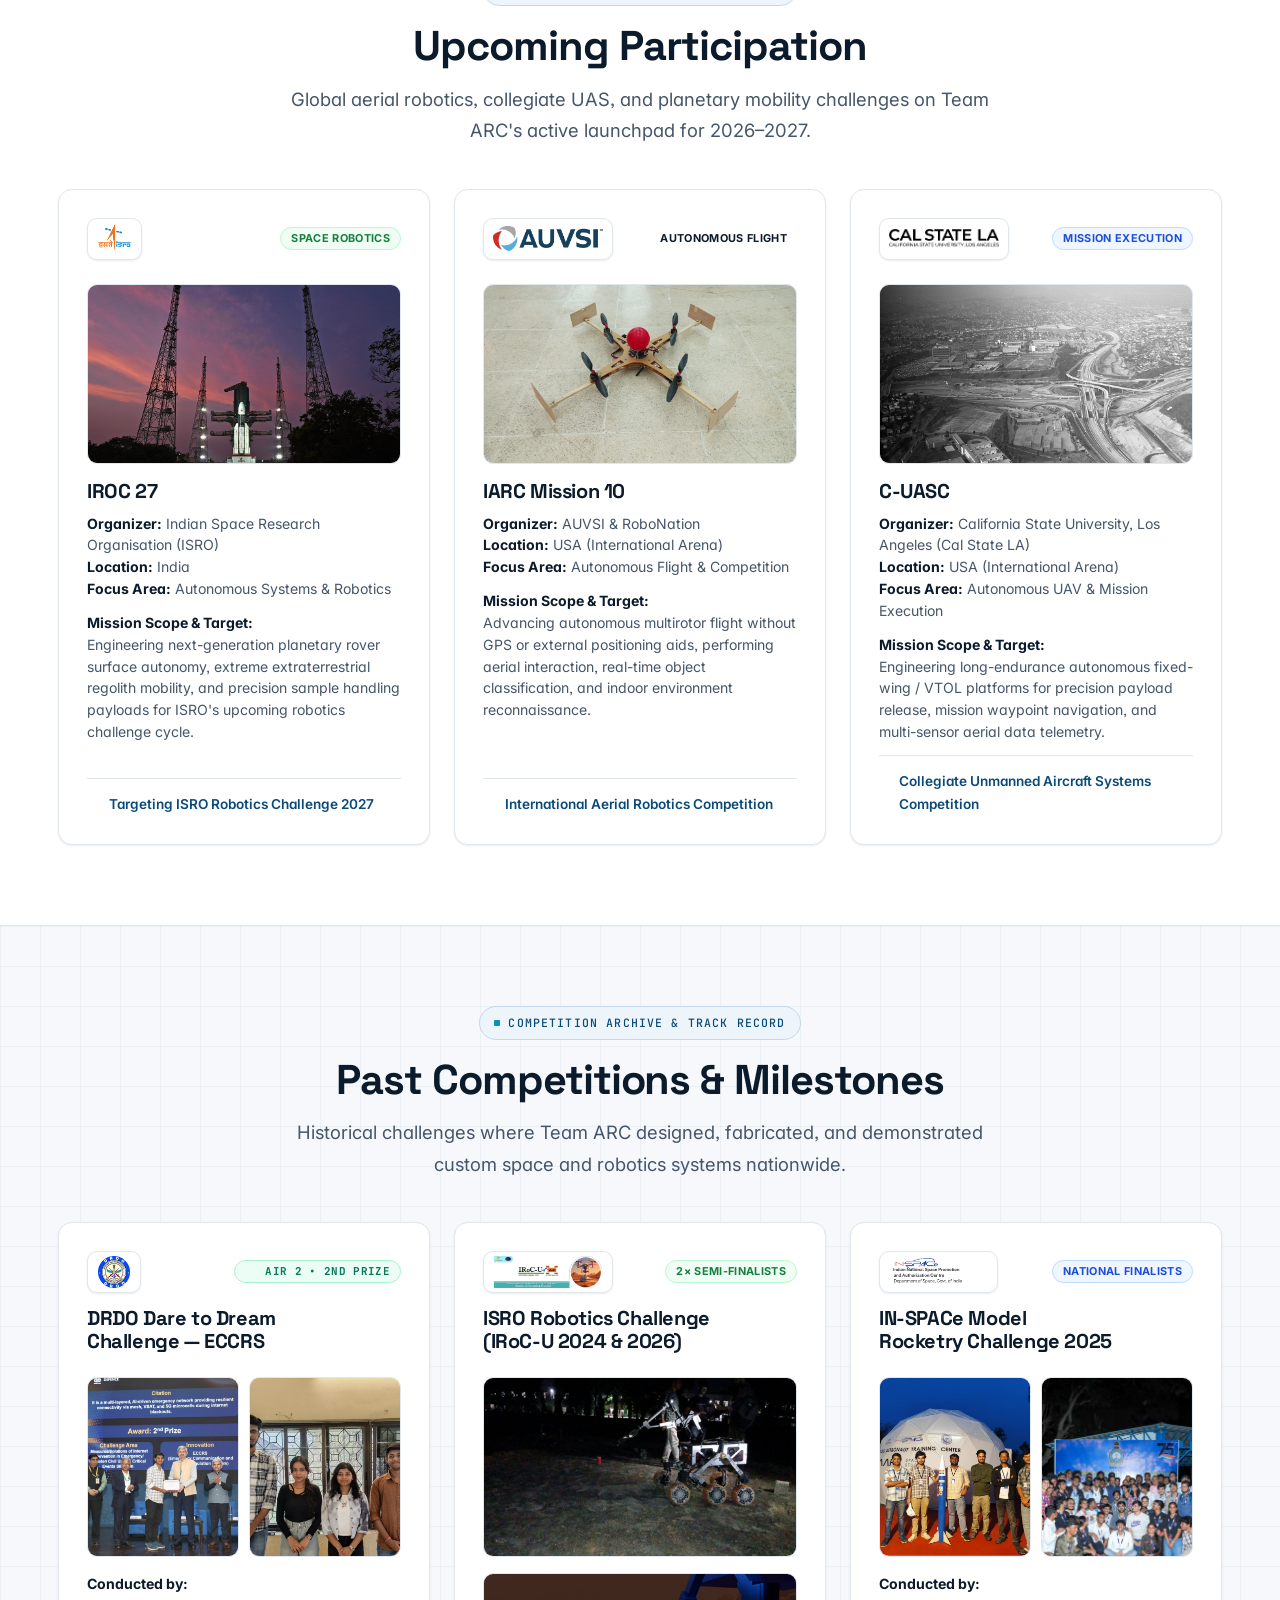
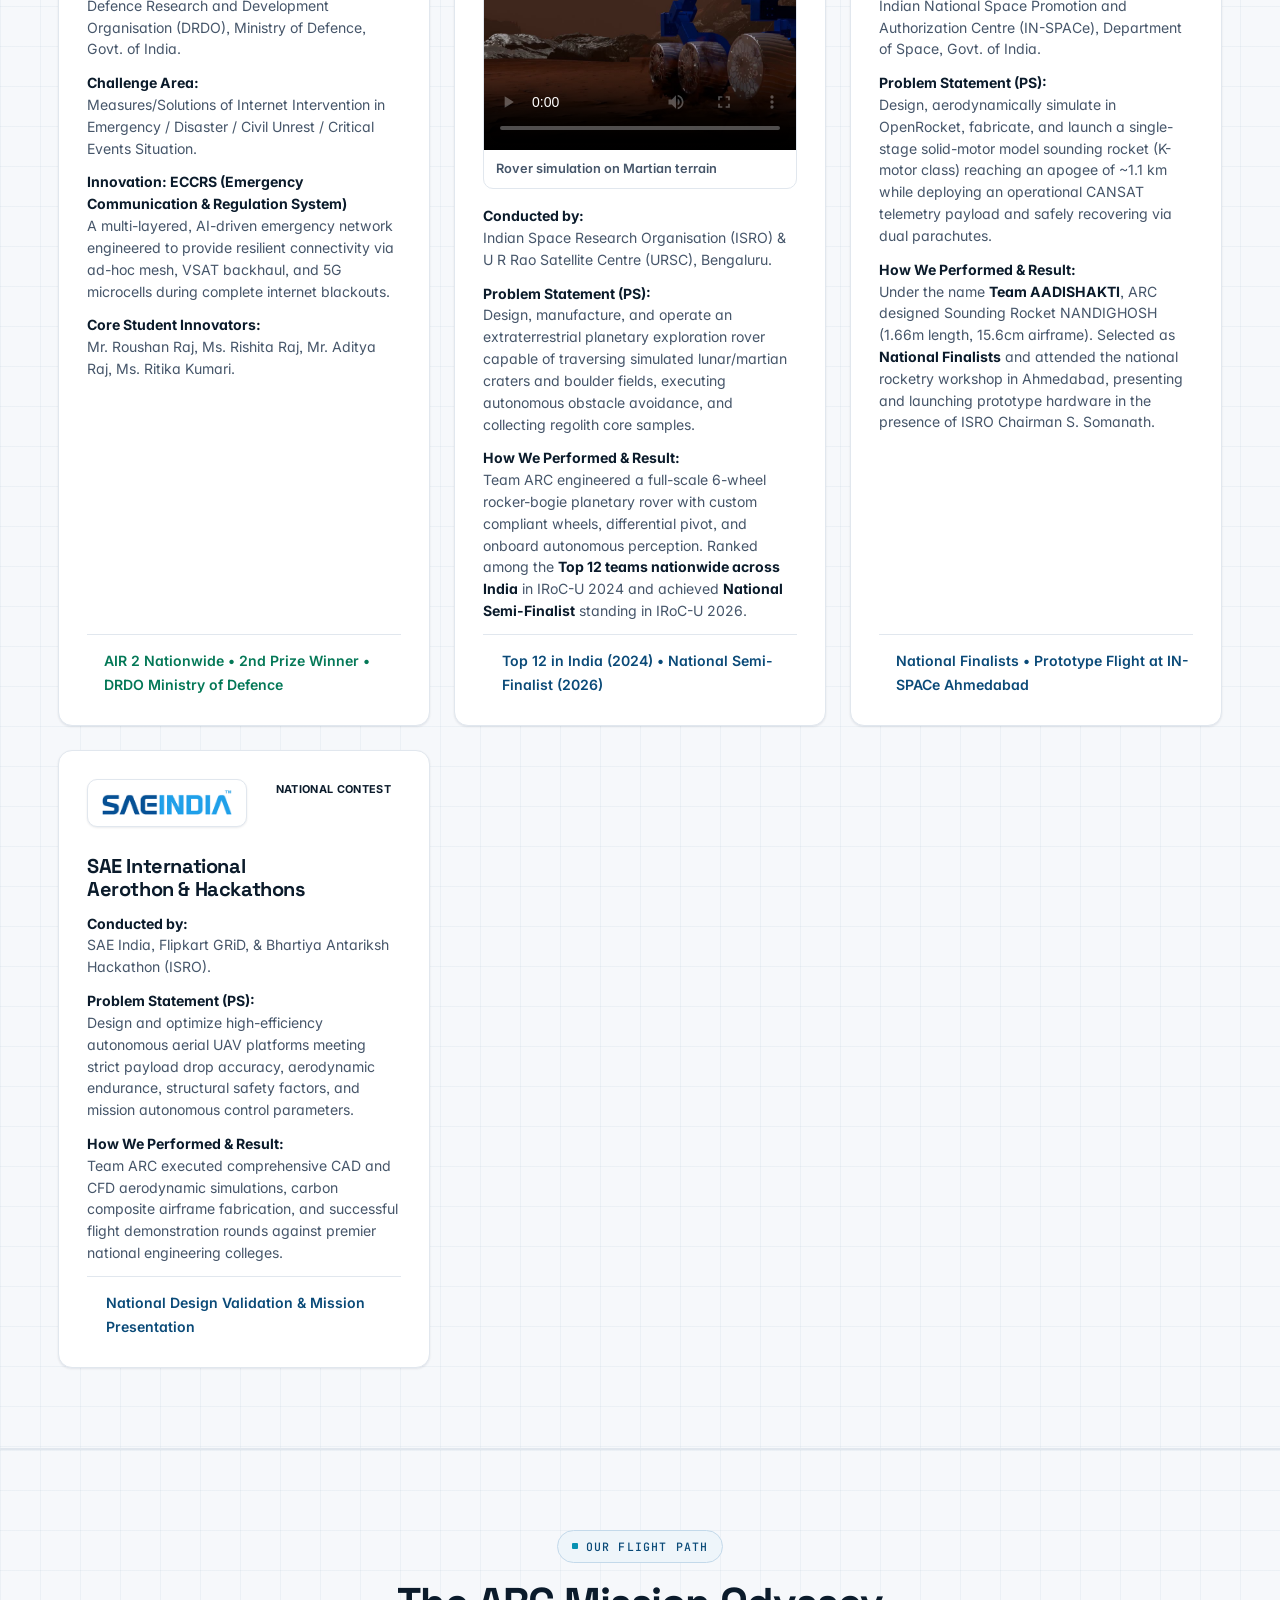
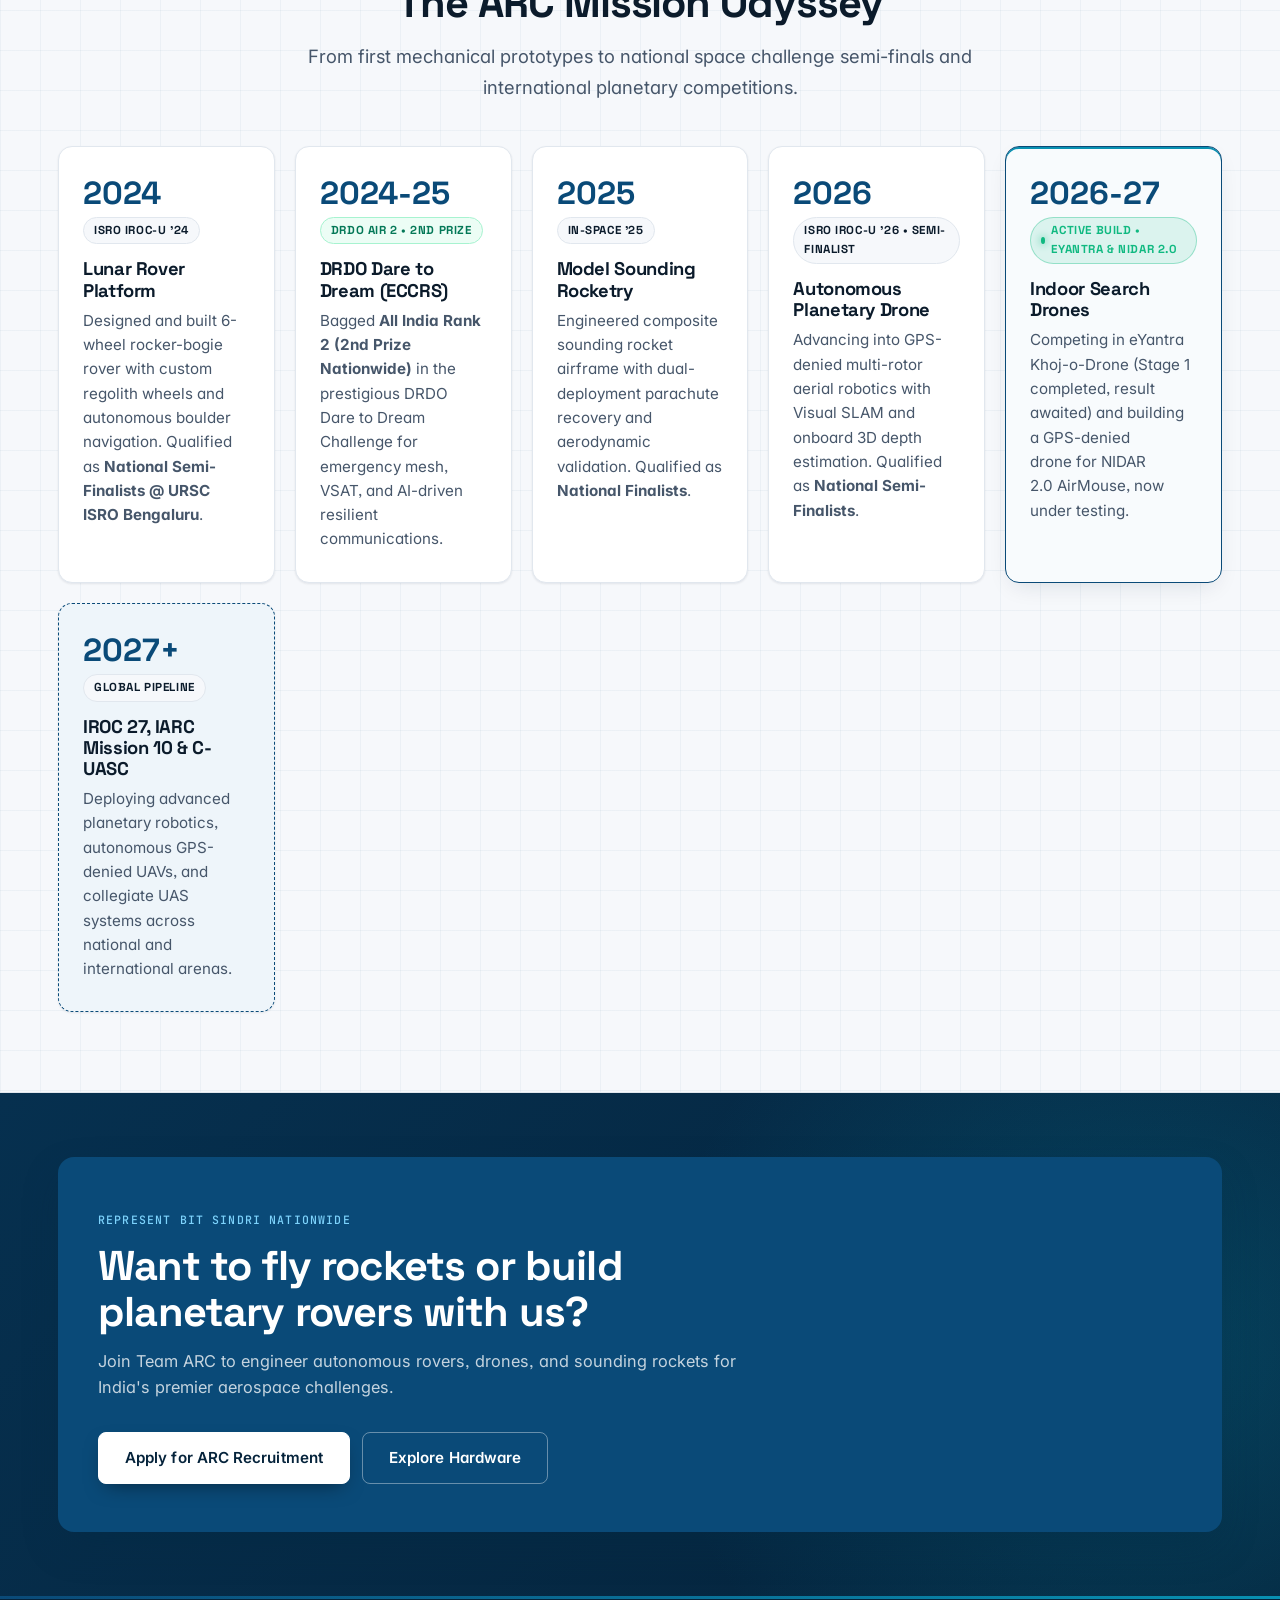
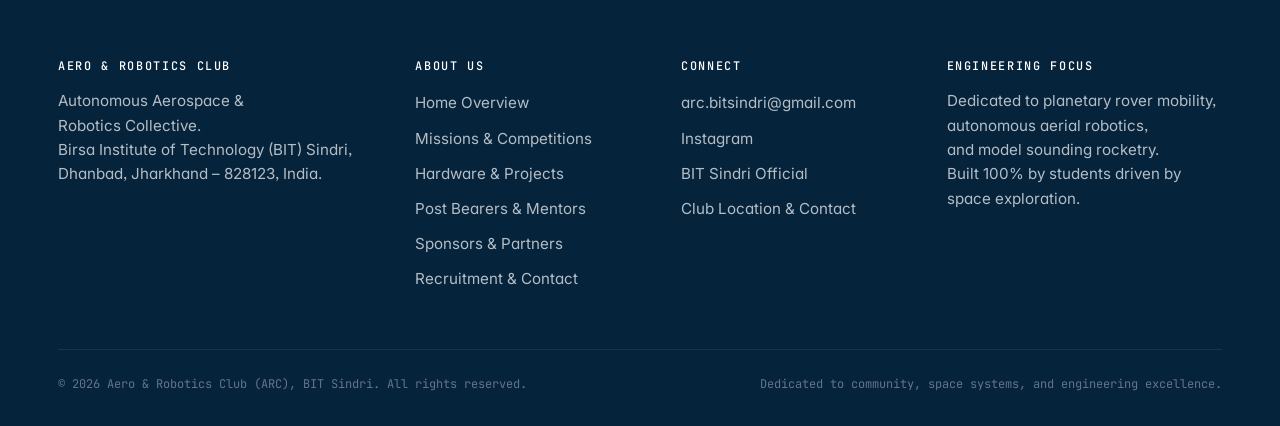
==== commit ea16157d: "feat(competitions): add DRDO Dare to Dream AIR 2 milestone and official high-res Upcoming Participat" ====
--- a/competitions.html
+++ b/competitions.html
@@ -19,7 +19,7 @@
   <script src="https://unpkg.com/lucide@0.468.0/dist/umd/lucide.min.js" defer></script>
 
   <!-- Master Stylesheet with cache bust -->
-  <link rel="stylesheet" href="css/style.css?v=47">
+  <link rel="stylesheet" href="css/style.css?v=48">
 
   <script>document.documentElement.setAttribute('data-theme','light');</script>
 </head>
@@ -78,17 +78,17 @@
         <p class="section-desc">Autonomous aerial robotics and embedded systems currently under active research, design, and physical validation in our lab.</p>
       </div>
 
-      <div class="philosophy-grid" style="grid-template-columns: repeat(auto-fit, minmax(340px, 1fr));">
+      <div class="philosophy-grid" style="grid-template-columns: repeat(auto-fit, minmax(320px, 1fr)); gap: 24px;">
         
         <!-- NIDAR 2.0 AirMouse -->
-        <div class="philosophy-card" style="border-top: 3px solid #10b981; padding:32px;">
-          <div style="display:flex; justify-content:space-between; align-items:flex-start; margin-bottom:16px;">
-            <div class="mission-logo-badge" style="height:54px; max-width:180px;">
+        <div class="philosophy-card" style="border-top: 3px solid #10b981; padding:28px;">
+          <div style="display:flex; justify-content:space-between; align-items:flex-start; margin-bottom:14px;">
+            <div class="mission-logo-badge">
               <img src="assets/images/logos/nidar.png" alt="NIDAR 2.0 Logo">
             </div>
             <span class="live-pill" style="font-size:0.75rem; padding:4px 10px;"><span class="live-dot"></span> ACTIVE TESTING &bull; SLAM VALIDATED</span>
           </div>
-          <h3 style="font-size:1.35rem; margin-bottom:8px;">NIDAR 2.0 &mdash; AirMouse</h3>
+          <h3 style="font-size:1.25rem; margin-bottom:8px;">NIDAR 2.0 &mdash; AirMouse</h3>
           <div style="font-family:var(--font-mono); font-size:0.82rem; color:var(--primary); font-weight:700; margin-bottom:14px;">
             ORGANIZER: DRONE FEDERATION OF INDIA (DFI)
           </div>
@@ -111,14 +111,14 @@
         </div>
 
         <!-- eYantra 2026-27 -->
-        <div class="philosophy-card" style="border-top: 3px solid #10b981; padding:32px;">
-          <div style="display:flex; justify-content:space-between; align-items:flex-start; margin-bottom:16px;">
-            <div class="mission-logo-badge" style="height:54px; max-width:180px;">
+        <div class="philosophy-card" style="border-top: 3px solid #10b981; padding:28px;">
+          <div style="display:flex; justify-content:space-between; align-items:flex-start; margin-bottom:14px;">
+            <div class="mission-logo-badge">
               <img src="assets/images/logos/eyantra.png" alt="eYantra Logo">
             </div>
             <span class="live-pill" style="font-size:0.75rem; padding:4px 10px;"><span class="live-dot"></span> STAGE 1 COMPLETED</span>
           </div>
-          <h3 style="font-size:1.35rem; margin-bottom:8px;">eYantra Robotics Competition 2026&ndash;27</h3>
+          <h3 style="font-size:1.25rem; margin-bottom:8px;">eYantra Robotics Competition 2026&ndash;27</h3>
           <div style="font-family:var(--font-mono); font-size:0.82rem; color:var(--primary); font-weight:700; margin-bottom:14px;">
             ORGANIZER: IIT BOMBAY &bull; MINISTRY OF EDUCATION
           </div>
@@ -134,6 +134,119 @@
     </div>
   </section>
 
+  <!-- ======================================================================
+       UPCOMING PARTICIPATION SECTION
+       ====================================================================== -->
+  <section class="section" id="upcoming-participation">
+    <div class="container">
+      <div class="section-header">
+        <span class="section-pill">International &amp; National Pipeline</span>
+        <h2 class="section-title">Upcoming Participation</h2>
+        <p class="section-desc">Global aerial robotics, collegiate UAS, and planetary mobility challenges on Team ARC's active launchpad for 2026&ndash;2027.</p>
+      </div>
+
+      <div class="upcoming-grid">
+        
+        <!-- 1. IROC 27 -->
+        <div class="upcoming-card">
+          <div class="card-header-row">
+            <div class="mission-logo-badge">
+              <img src="assets/images/logos/isro_official_transparent.png" alt="ISRO Logo">
+            </div>
+            <span class="comp-status-badge rover">SPACE ROBOTICS</span>
+          </div>
+
+          <div class="mission-card-media">
+            <img src="assets/images/competitions/upcoming/upcoming_iroc27.jpg" alt="IROC 27 - ISRO Robotics Challenge" data-lightbox data-caption="IROC 27 - Autonomous Systems &amp; Robotics (ISRO, India)">
+          </div>
+
+          <h3 style="font-size:1.25rem; margin-bottom:10px;">IROC 27</h3>
+          
+          <div class="past-comp-meta">
+            <strong>Organizer:</strong> Indian Space Research Organisation (ISRO)<br>
+            <strong>Location:</strong> India<br>
+            <strong>Focus Area:</strong> Autonomous Systems &amp; Robotics
+          </div>
+
+          <div class="past-comp-meta" style="flex:1;">
+            <strong>Mission Scope &amp; Target:</strong><br>
+            Engineering next-generation planetary rover surface autonomy, extreme extraterrestrial regolith mobility, and precision sample handling payloads for ISRO's upcoming robotics challenge cycle.
+          </div>
+
+          <div class="past-comp-result" style="color:var(--primary); font-size:0.85rem;">
+            <i data-lucide="compass" style="width:16px;height:16px;"></i>
+            <span>Targeting ISRO Robotics Challenge 2027</span>
+          </div>
+        </div>
+
+        <!-- 2. IARC Mission 10 -->
+        <div class="upcoming-card">
+          <div class="card-header-row">
+            <div class="mission-logo-badge">
+              <img src="assets/images/logos/auvsi_robonation.png" alt="AUVSI Logo">
+            </div>
+            <span class="comp-status-badge">AUTONOMOUS FLIGHT</span>
+          </div>
+
+          <div class="mission-card-media">
+            <img src="assets/images/competitions/upcoming/upcoming_iarc.jpg" alt="IARC Mission 10 - Autonomous Flight &amp; Competition" data-lightbox data-caption="IARC Mission 10 - Autonomous Flight &amp; Competition (AUVSI &amp; RoboNation, USA)">
+          </div>
+
+          <h3 style="font-size:1.25rem; margin-bottom:10px;">IARC Mission 10</h3>
+          
+          <div class="past-comp-meta">
+            <strong>Organizer:</strong> AUVSI &amp; RoboNation<br>
+            <strong>Location:</strong> USA (International Arena)<br>
+            <strong>Focus Area:</strong> Autonomous Flight &amp; Competition
+          </div>
+
+          <div class="past-comp-meta" style="flex:1;">
+            <strong>Mission Scope &amp; Target:</strong><br>
+            Advancing autonomous multirotor flight without GPS or external positioning aids, performing aerial interaction, real-time object classification, and indoor environment reconnaissance.
+          </div>
+
+          <div class="past-comp-result" style="color:var(--primary); font-size:0.85rem;">
+            <i data-lucide="plane" style="width:16px;height:16px;"></i>
+            <span>International Aerial Robotics Competition</span>
+          </div>
+        </div>
+
+        <!-- 3. C-UASC -->
+        <div class="upcoming-card">
+          <div class="card-header-row">
+            <div class="mission-logo-badge">
+              <img src="assets/images/logos/calstate_la.png" alt="Cal State LA Logo">
+            </div>
+            <span class="comp-status-badge rocket">MISSION EXECUTION</span>
+          </div>
+
+          <div class="mission-card-media">
+            <img src="assets/images/competitions/upcoming/upcoming_cuasc.jpg" alt="C-UASC - Autonomous UAV &amp; Mission Execution" data-lightbox data-caption="C-UASC - Autonomous UAV &amp; Mission Execution (Cal State LA, USA)">
+          </div>
+
+          <h3 style="font-size:1.25rem; margin-bottom:10px;">C-UASC</h3>
+          
+          <div class="past-comp-meta">
+            <strong>Organizer:</strong> California State University, Los Angeles (Cal State LA)<br>
+            <strong>Location:</strong> USA (International Arena)<br>
+            <strong>Focus Area:</strong> Autonomous UAV &amp; Mission Execution
+          </div>
+
+          <div class="past-comp-meta" style="flex:1;">
+            <strong>Mission Scope &amp; Target:</strong><br>
+            Engineering long-endurance autonomous fixed-wing / VTOL platforms for precision payload release, mission waypoint navigation, and multi-sensor aerial data telemetry.
+          </div>
+
+          <div class="past-comp-result" style="color:var(--primary); font-size:0.85rem;">
+            <i data-lucide="crosshair" style="width:16px;height:16px;"></i>
+            <span>Collegiate Unmanned Aircraft Systems Competition</span>
+          </div>
+        </div>
+
+      </div>
+    </div>
+  </section>
+
   <!-- Past Competitions Section -->
   <section class="section section-alt" id="past-competitions">
     <div class="container">
@@ -143,11 +256,59 @@
         <p class="section-desc">Historical challenges where Team ARC designed, fabricated, and demonstrated custom space and robotics systems nationwide.</p>
       </div>
 
-      <div class="past-comp-grid" style="grid-template-columns: repeat(auto-fit, minmax(340px, 1fr));">
+      <div class="past-comp-grid" style="grid-template-columns: repeat(auto-fit, minmax(320px, 1fr)); gap: 24px;">
         
+        <!-- 0. DRDO Dare to Dream Challenge (AIR 2 Winner) -->
+        <div class="past-comp-card">
+          <div class="card-header-row">
+            <div class="mission-logo-badge">
+              <img src="assets/images/logos/drdo.png" alt="DRDO Logo">
+            </div>
+            <span class="comp-status-badge" style="background:#ecfdf5; color:#047857; border:1px solid #a7f3d0; font-family:var(--font-mono); font-size:0.72rem; font-weight:700; padding:4px 10px; border-radius:999px;">
+              <i data-lucide="trophy" style="width:12px;height:12px;display:inline-block;vertical-align:-1px;margin-right:2px;"></i> AIR 2 &bull; 2ND PRIZE
+            </span>
+          </div>
+          <h3 style="font-size:1.25rem; margin-bottom:12px;">DRDO Dare to Dream Challenge &mdash; ECCRS</h3>
+          
+          <!-- Authentic Photos: Stage Felicitation & Student Innovators -->
+          <div style="margin: 12px 0 16px; display: grid; grid-template-columns: 1fr 1fr; gap: 10px;">
+            <div style="border-radius: var(--radius-md); overflow: hidden; border: 1px solid var(--border); height: 180px;">
+              <img src="assets/images/competitions/drdo/drdo_award_stage.jpg" alt="DRDO Dare to Dream 2nd Prize Felicitation Ceremony" style="width:100%; height:100%; object-fit:cover; object-position:center top; cursor:pointer;" data-lightbox data-caption="Award Felicitation: 2nd Prize at DRDO Dare to Dream Innovation Contest">
+            </div>
+            <div style="border-radius: var(--radius-md); overflow: hidden; border: 1px solid var(--border); height: 180px;">
+              <img src="assets/images/competitions/drdo/drdo_team_members.jpg" alt="DRDO Dare to Dream Student Innovators Team" style="width:100%; height:100%; object-fit:cover; object-position:center top; cursor:pointer;" data-lightbox data-caption="Team Innovators: Mr. Roushan Raj, Ms. Rishita Raj, Mr. Aditya Raj, Ms. Ritika Kumari">
+            </div>
+          </div>
+
+          <div class="past-comp-meta">
+            <strong>Conducted by:</strong><br>
+            Defence Research and Development Organisation (DRDO), Ministry of Defence, Govt. of India.
+          </div>
+
+          <div class="past-comp-meta">
+            <strong>Challenge Area:</strong><br>
+            Measures/Solutions of Internet Intervention in Emergency / Disaster / Civil Unrest / Critical Events Situation.
+          </div>
+
+          <div class="past-comp-meta">
+            <strong>Innovation: ECCRS (Emergency Communication &amp; Regulation System)</strong><br>
+            A multi-layered, AI-driven emergency network engineered to provide resilient connectivity via ad-hoc mesh, VSAT backhaul, and 5G microcells during complete internet blackouts.
+          </div>
+
+          <div class="past-comp-meta">
+            <strong>Core Student Innovators:</strong><br>
+            Mr. Roushan Raj, Ms. Rishita Raj, Mr. Aditya Raj, Ms. Ritika Kumari.
+          </div>
+
+          <div class="past-comp-result" style="color:#047857;">
+            <i data-lucide="award" style="width:16px;height:16px;color:#047857;"></i>
+            <span>AIR 2 Nationwide &bull; 2nd Prize Winner &bull; DRDO Ministry of Defence</span>
+          </div>
+        </div>
+
         <!-- 1. ISRO IRoC-U -->
         <div class="past-comp-card">
-          <div style="display:flex; justify-content:space-between; align-items:flex-start; margin-bottom:14px;">
+          <div class="card-header-row">
             <div class="mission-logo-badge">
               <img src="assets/images/logos/isro.png" alt="ISRO Logo">
             </div>
@@ -189,7 +350,7 @@
 
         <!-- 2. IN-SPACe Rocketry -->
         <div class="past-comp-card">
-          <div style="display:flex; justify-content:space-between; align-items:flex-start; margin-bottom:14px;">
+          <div class="card-header-row">
             <div class="mission-logo-badge">
               <img src="assets/images/logos/inspace.png" alt="IN-SPACe Logo">
             </div>
@@ -283,6 +444,13 @@
         </div>
 
         <div class="step-card">
+          <div class="step-year">2024-25</div>
+          <div class="step-badge" style="background:#ecfdf5; color:#047857; border-color:#a7f3d0;">DRDO AIR 2 &bull; 2nd Prize</div>
+          <h4>DRDO Dare to Dream (ECCRS)</h4>
+          <p>Bagged <strong>All India Rank 2 (2nd Prize Nationwide)</strong> in the prestigious DRDO Dare to Dream Challenge for emergency mesh, VSAT, and AI-driven resilient communications.</p>
+        </div>
+
+        <div class="step-card">
           <div class="step-year">2025</div>
           <div class="step-badge">IN-SPACe '25</div>
           <h4>Model Sounding Rocketry</h4>
@@ -305,9 +473,9 @@
 
         <div class="step-card step-future">
           <div class="step-year">2027+</div>
-          <div class="step-badge">Global Arena</div>
-          <h4>Planetary Science &amp; URC</h4>
-          <p>Developing articulated robotic arms, autonomous drill sampling payloads, and targeting the prestigious international University Rover Challenge (URC).</p>
+          <div class="step-badge">Global Pipeline</div>
+          <h4>IROC 27, IARC Mission 10 &amp; C-UASC</h4>
+          <p>Deploying advanced planetary robotics, autonomous GPS-denied UAVs, and collegiate UAS systems across national and international arenas.</p>
         </div>
       </div>
     </div>
--- a/css/style.css
+++ b/css/style.css
@@ -3411,7 +3411,8 @@
 .step-card.reveal,
 .about-photo-card.reveal,
 .contact-item.reveal,
-.comp-photo-item.reveal{
+.comp-photo-item.reveal,
+.upcoming-card.reveal{
   transition: opacity 0.65s ease, transform 0.65s ease, box-shadow 0.25s ease, border-color 0.25s ease;
 }
 .section-header:not(.reveal),
@@ -3421,6 +3422,78 @@
 .step-card:not(.reveal),
 .about-photo-card:not(.reveal),
 .contact-item:not(.reveal),
-.comp-photo-item:not(.reveal){
+.comp-photo-item:not(.reveal),
+.upcoming-card:not(.reveal){
   transition-delay: 0s !important;
 }
+
+/* ---------- 13. Upcoming Participation & Card Spacing Consistency ---------- */
+.upcoming-grid {
+  display: grid;
+  grid-template-columns: repeat(auto-fit, minmax(320px, 1fr));
+  gap: 24px;
+}
+.upcoming-card {
+  background: #ffffff;
+  border: 1px solid var(--border);
+  border-radius: var(--radius-lg);
+  padding: 28px;
+  display: flex;
+  flex-direction: column;
+  box-shadow: var(--shadow-sm);
+  transition: transform 0.25s ease, border-color 0.25s ease, box-shadow 0.25s ease;
+}
+.upcoming-card:hover {
+  transform: translateY(-3px);
+  border-color: var(--primary-border);
+  box-shadow: var(--shadow-md), inset 0 2px 0 var(--accent);
+}
+.past-comp-card {
+  padding: 28px !important;
+}
+.mission-card-media {
+  margin: 10px 0 16px;
+  border-radius: var(--radius-md);
+  overflow: hidden;
+  border: 1px solid var(--border);
+  height: 180px;
+  background: var(--bg-subtle);
+}
+.mission-card-media img {
+  width: 100%;
+  height: 100%;
+  object-fit: cover;
+  display: block;
+}
+.comp-status-badge {
+  white-space: nowrap !important;
+  flex-shrink: 0 !important;
+  font-size: 0.68rem !important;
+  font-weight: 700 !important;
+  padding: 4px 10px !important;
+  line-height: 1.2 !important;
+  letter-spacing: 0.03em;
+}
+.card-header-row {
+  display: flex;
+  justify-content: space-between;
+  align-items: center;
+  gap: 12px;
+  margin-bottom: 14px;
+}
+.card-header-row .mission-logo-badge {
+  height: 42px;
+  max-width: 130px;
+  padding: 4px 10px;
+  margin-bottom: 0;
+  display: inline-flex;
+  align-items: center;
+  justify-content: center;
+}
+.card-header-row .mission-logo-badge img {
+  max-height: 32px;
+  max-width: 110px;
+  object-fit: contain;
+}
+
+
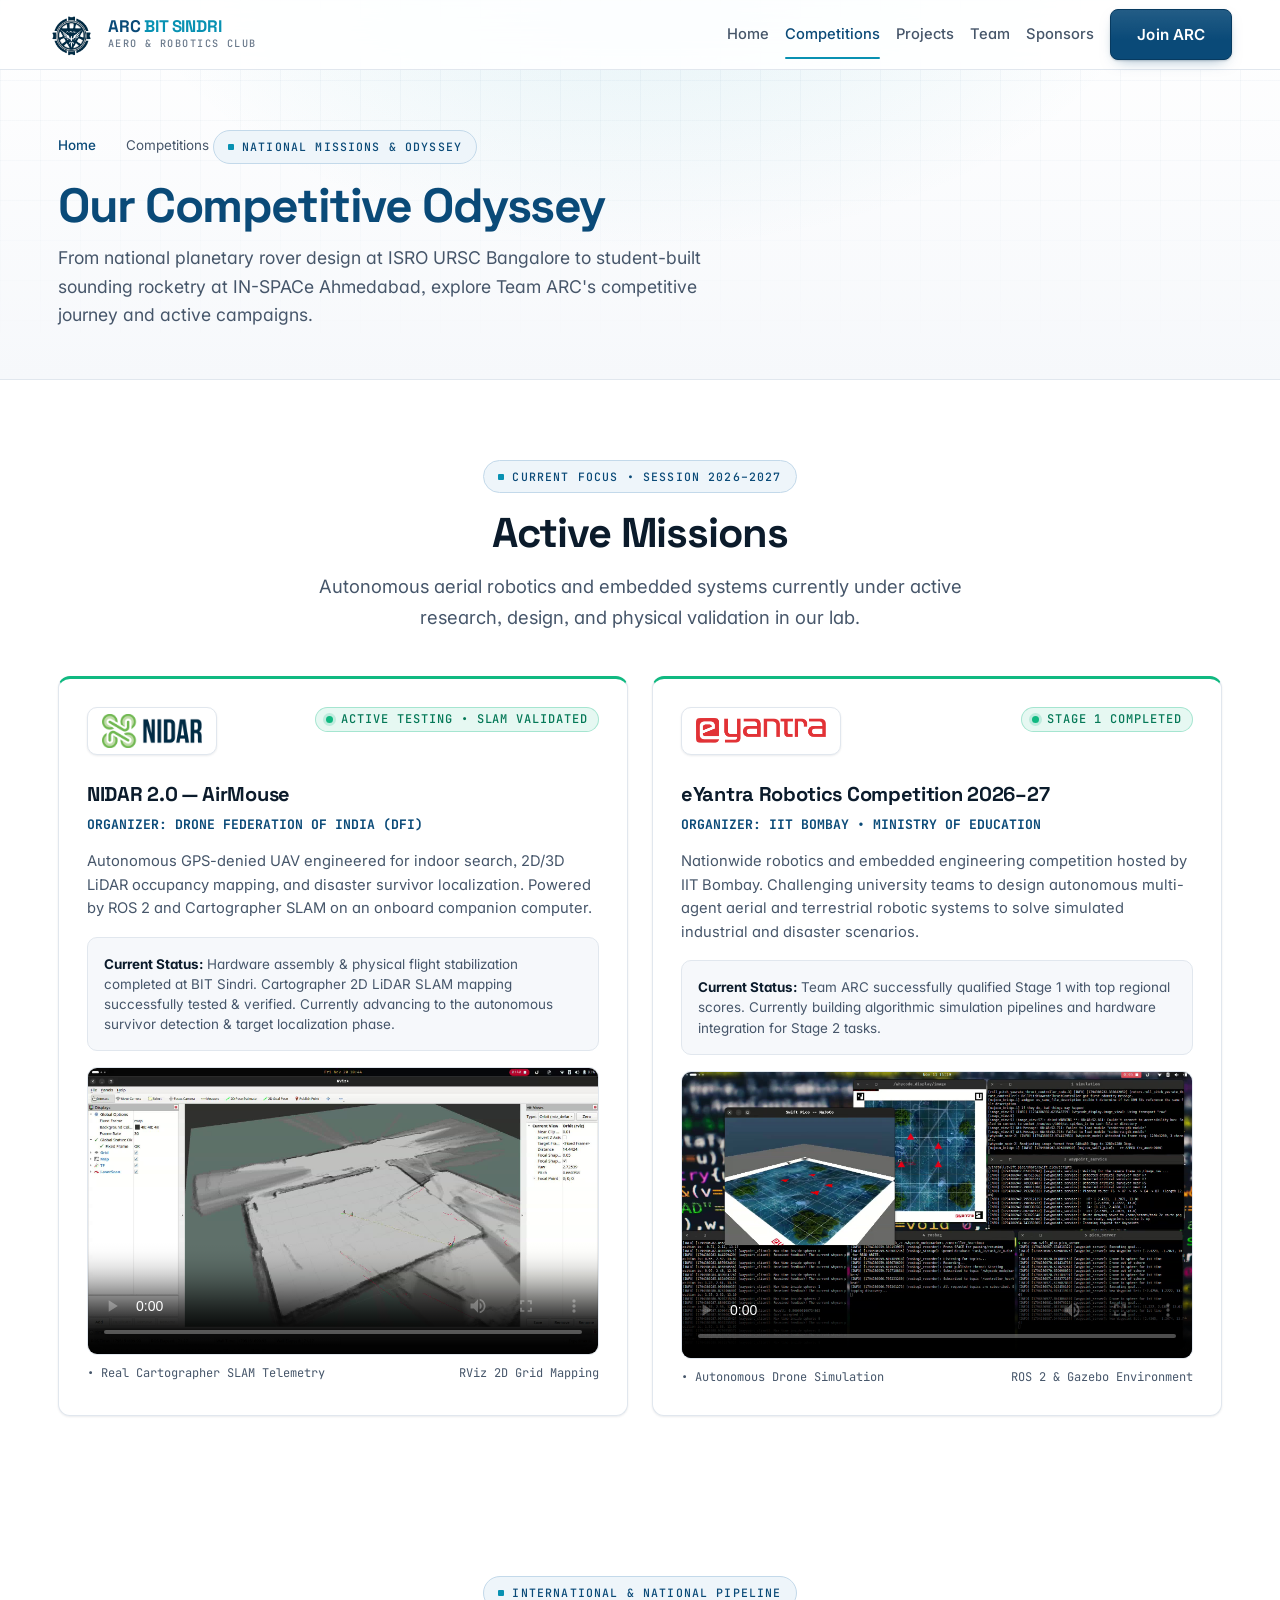
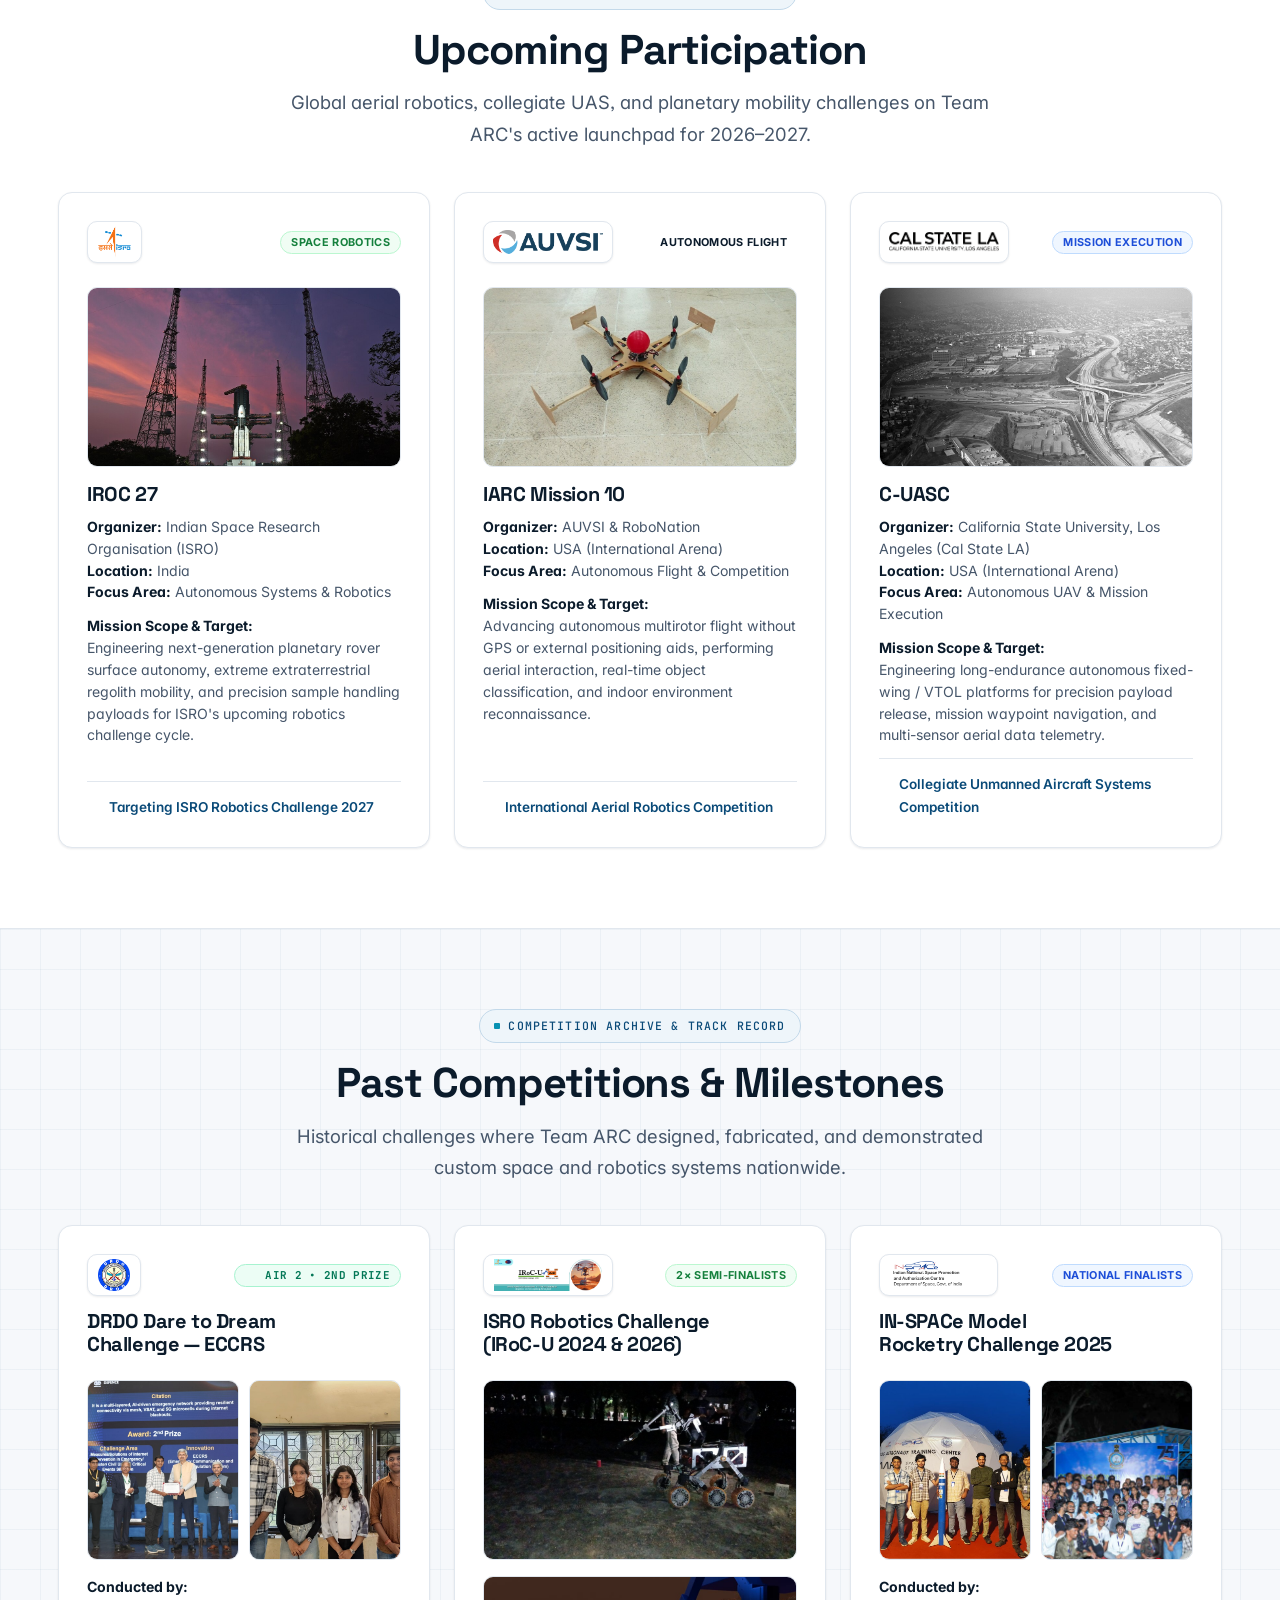
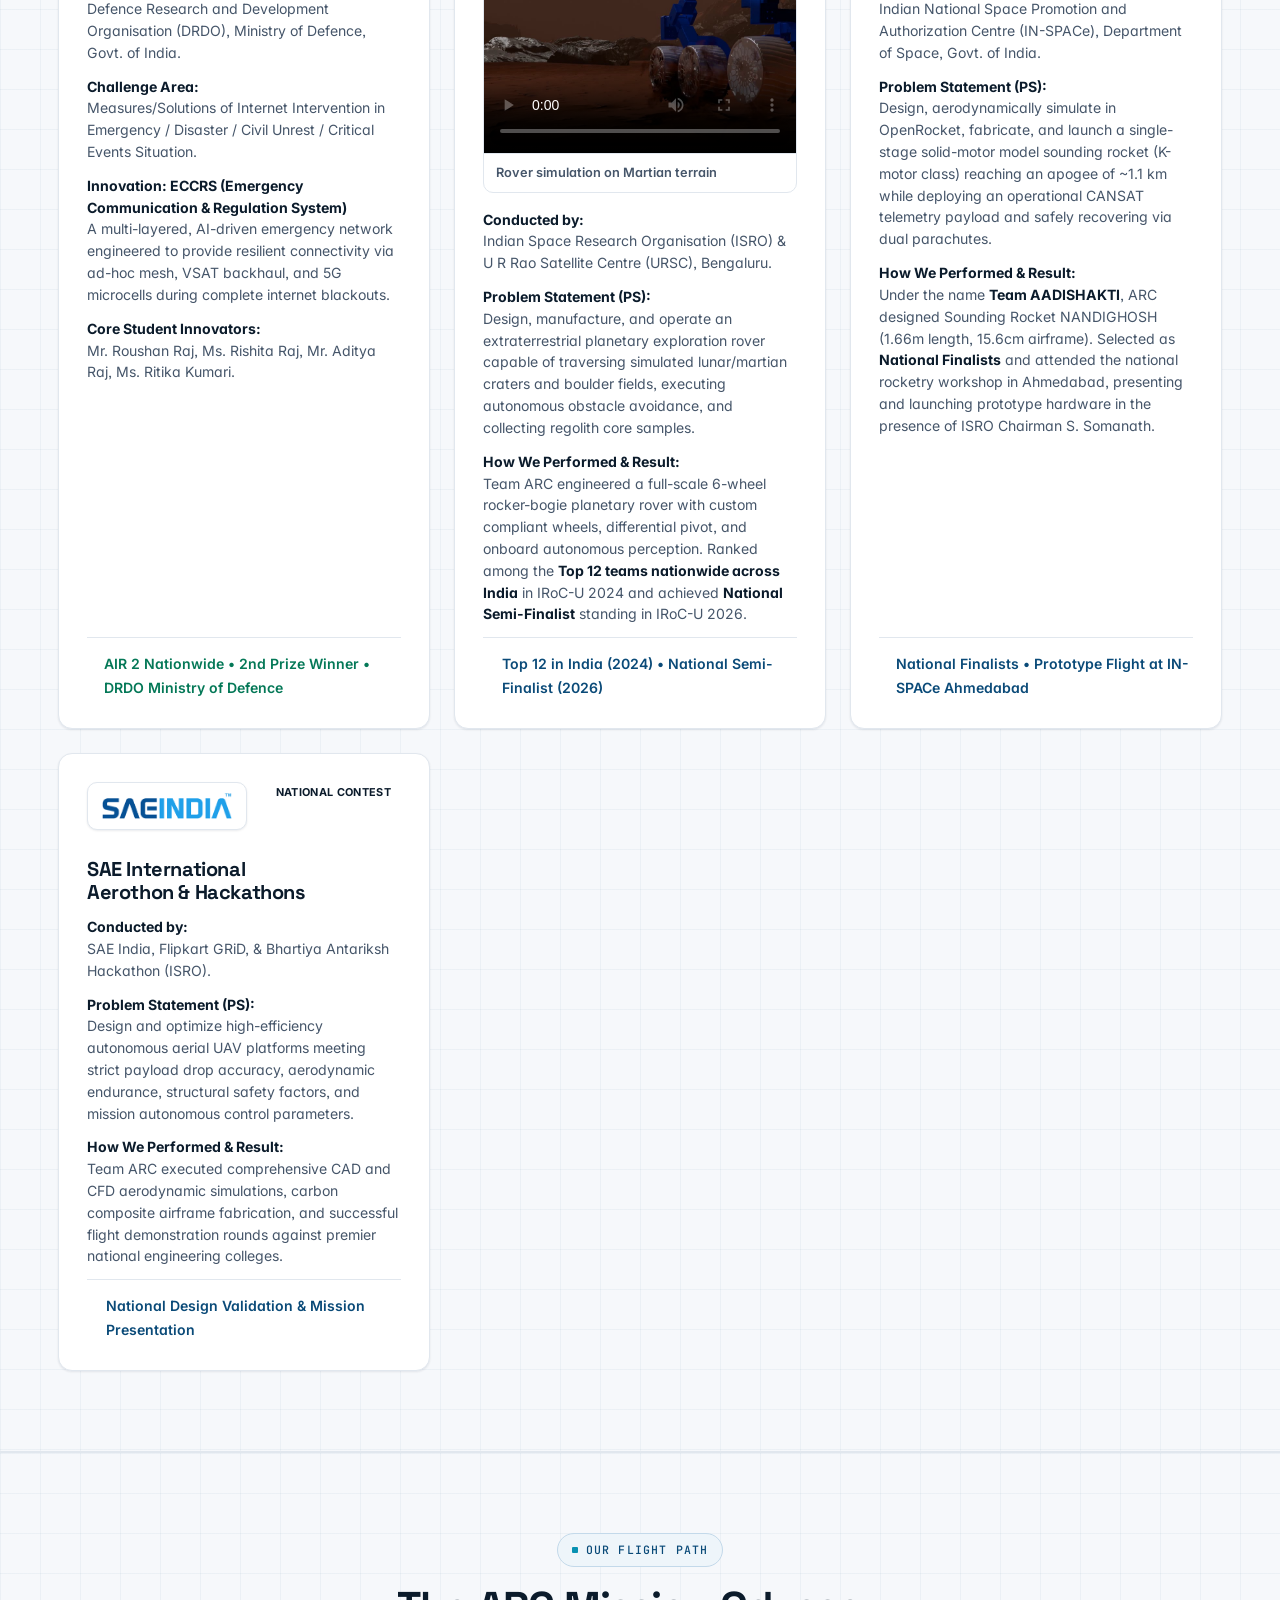
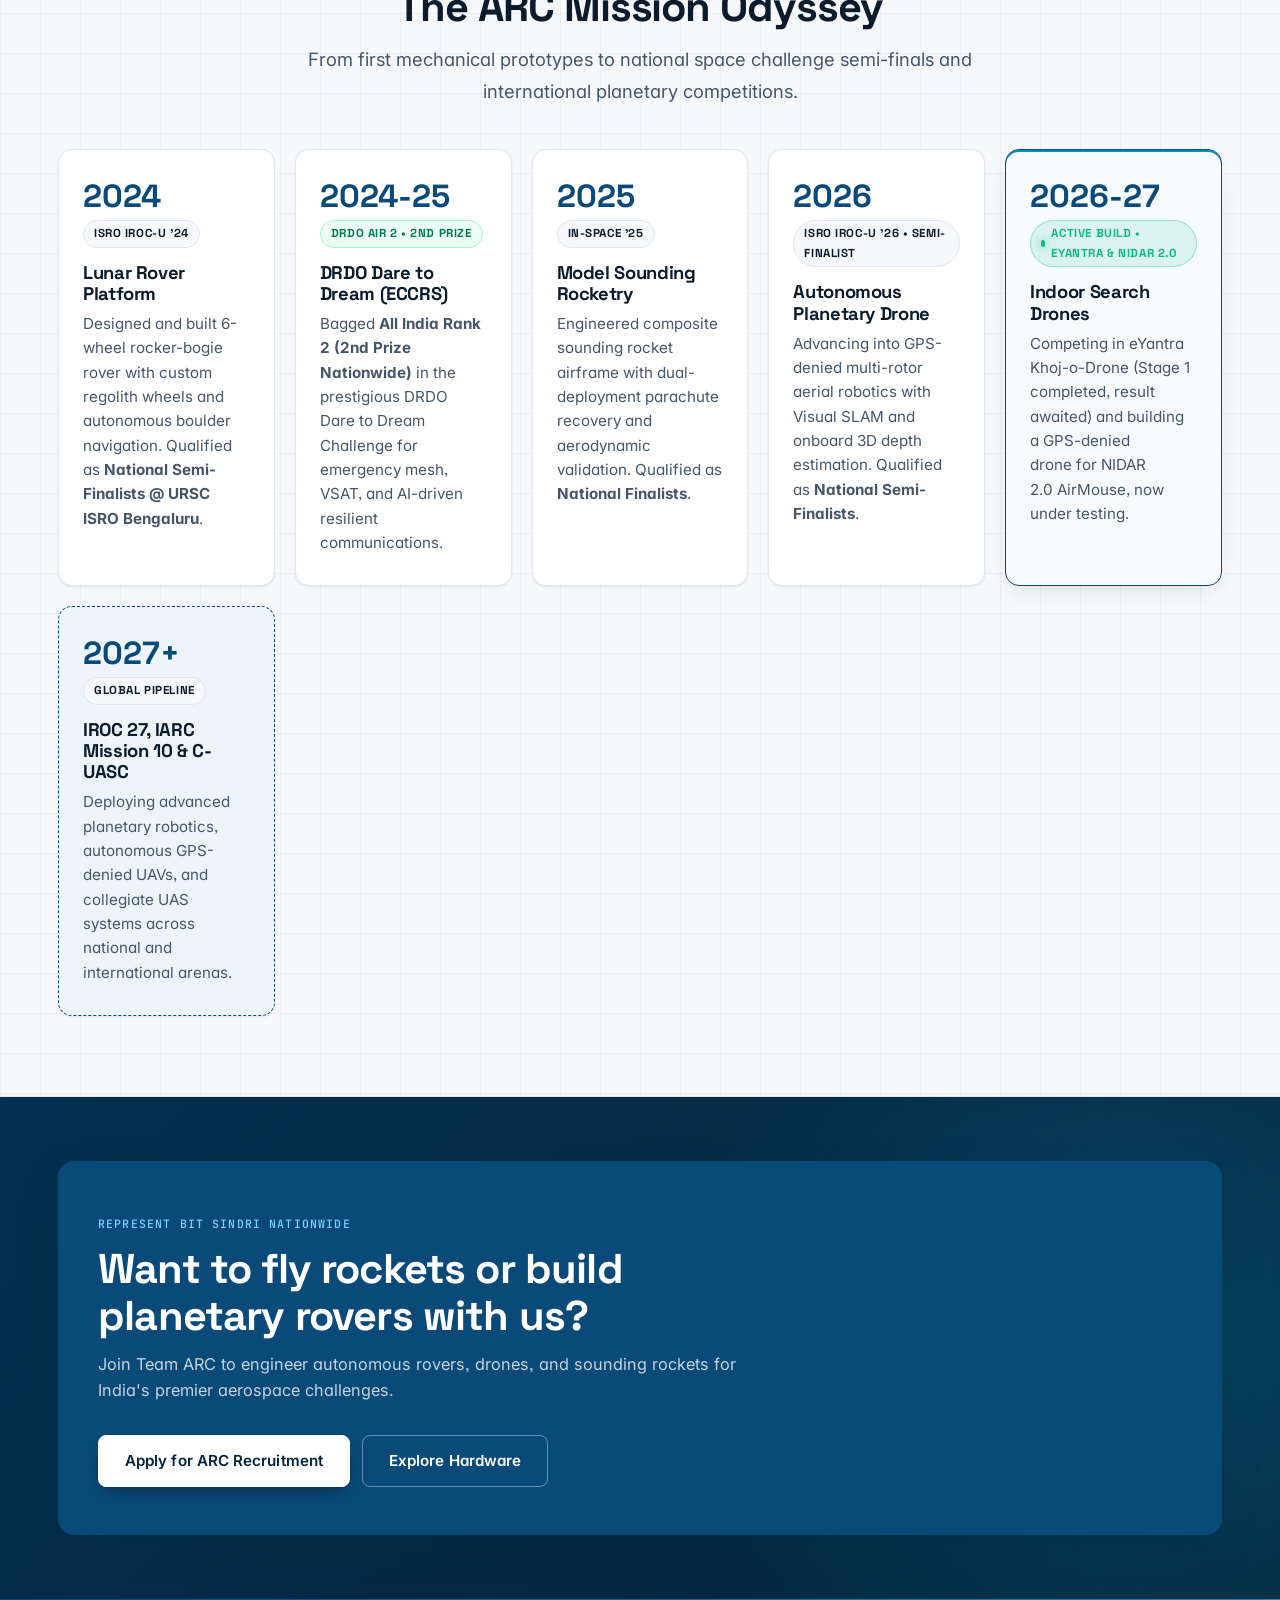
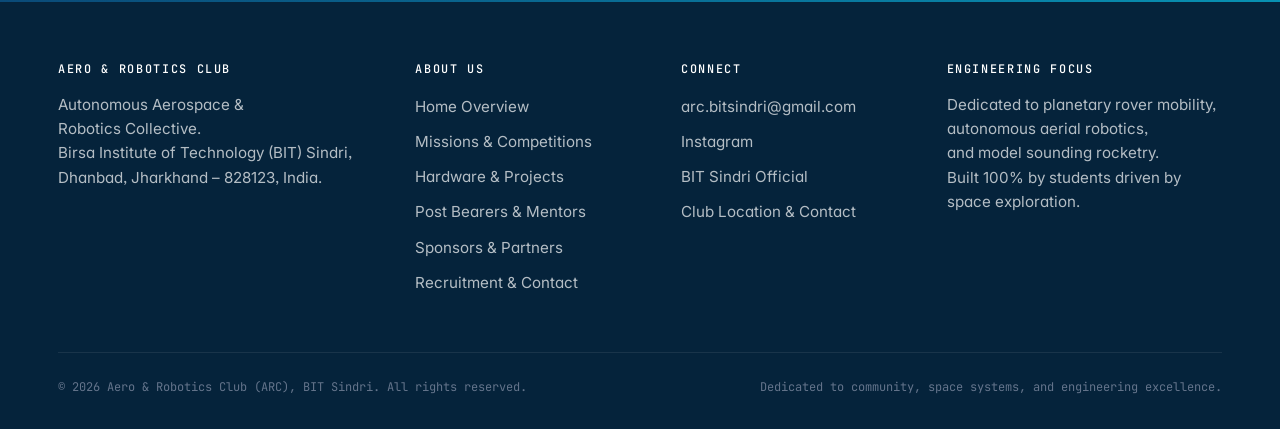
==== commit d6e4da3a: "feat(eyantra): add autonomous drone simulation video and poster to eYantra card" ====
--- a/competitions.html
+++ b/competitions.html
@@ -19,7 +19,7 @@
   <script src="https://unpkg.com/lucide@0.468.0/dist/umd/lucide.min.js" defer></script>
 
   <!-- Master Stylesheet with cache bust -->
-  <link rel="stylesheet" href="css/style.css?v=48">
+  <link rel="stylesheet" href="css/style.css?v=49">
 
   <script>document.documentElement.setAttribute('data-theme','light');</script>
 </head>
@@ -125,8 +125,18 @@
           <p style="font-size:0.92rem; color:var(--text-secondary); line-height:1.6; margin-bottom:16px;">
             Nationwide robotics and embedded engineering competition hosted by IIT Bombay. Challenging university teams to design autonomous multi-agent aerial and terrestrial robotic systems to solve simulated industrial and disaster scenarios.
           </p>
-          <div style="background:var(--bg-surface); padding:16px; border-radius:var(--radius-md); border:1px solid var(--border); font-size:0.84rem; line-height:1.5; color:var(--text-secondary);">
+          <div style="background:var(--bg-surface); padding:16px; border-radius:var(--radius-md); border:1px solid var(--border); font-size:0.84rem; line-height:1.5; color:var(--text-secondary); margin-bottom:16px;">
             <strong style="color:var(--text-main);">Current Status:</strong> Team ARC successfully qualified Stage 1 with top regional scores. Currently building algorithmic simulation pipelines and hardware integration for Stage 2 tasks.
+          </div>
+          <div class="video-wrapper" style="border-radius:var(--radius-md); overflow:hidden; border:1px solid var(--border);">
+            <video controls playsinline preload="metadata" poster="assets/videos/poster_eyantra_sim.jpg" style="width:100%; display:block;">
+              <source src="assets/videos/eyantra_drone_sim.mp4" type="video/mp4">
+              Your browser does not support the video tag.
+            </video>
+          </div>
+          <div style="font-family:var(--font-mono); font-size:0.75rem; color:var(--text-secondary); margin-top:8px; display:flex; justify-content:space-between;">
+            <span>&bull; Autonomous Drone Simulation</span>
+            <span>ROS 2 &amp; Gazebo Environment</span>
           </div>
         </div>
 
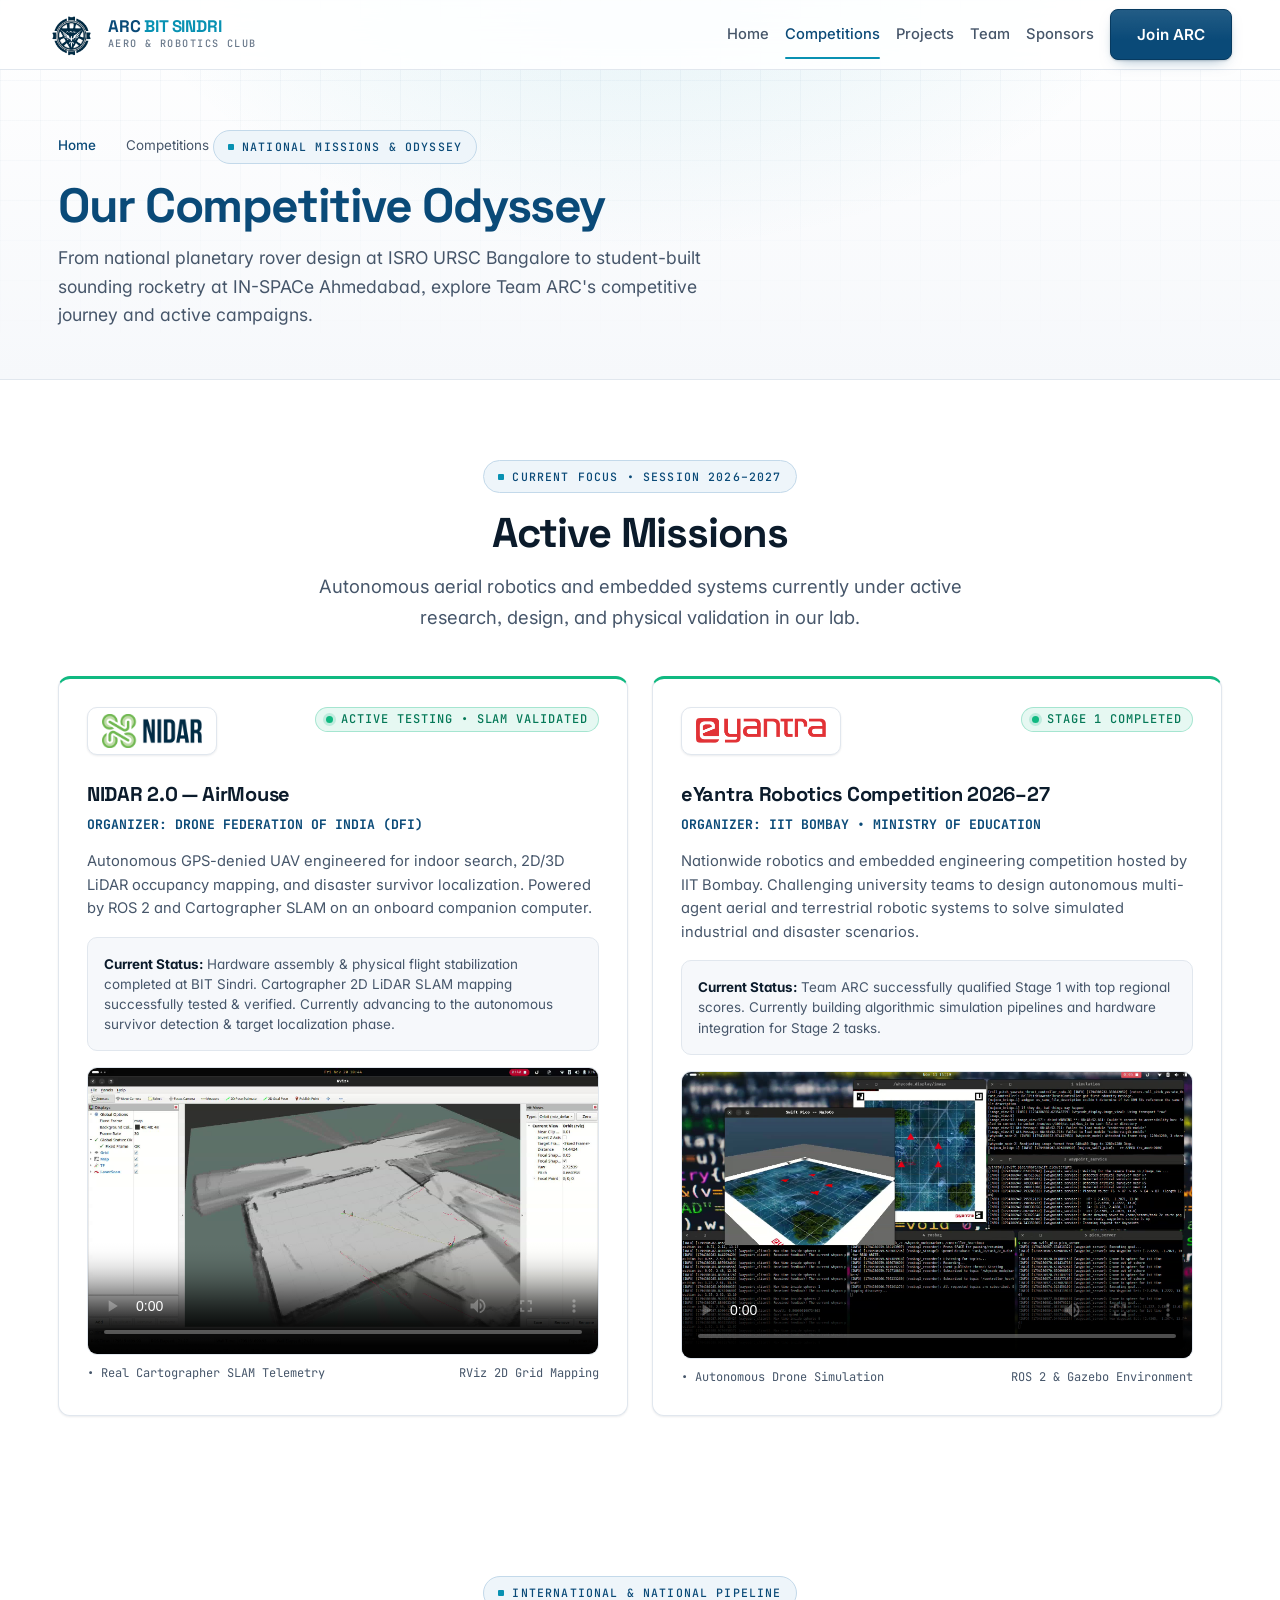
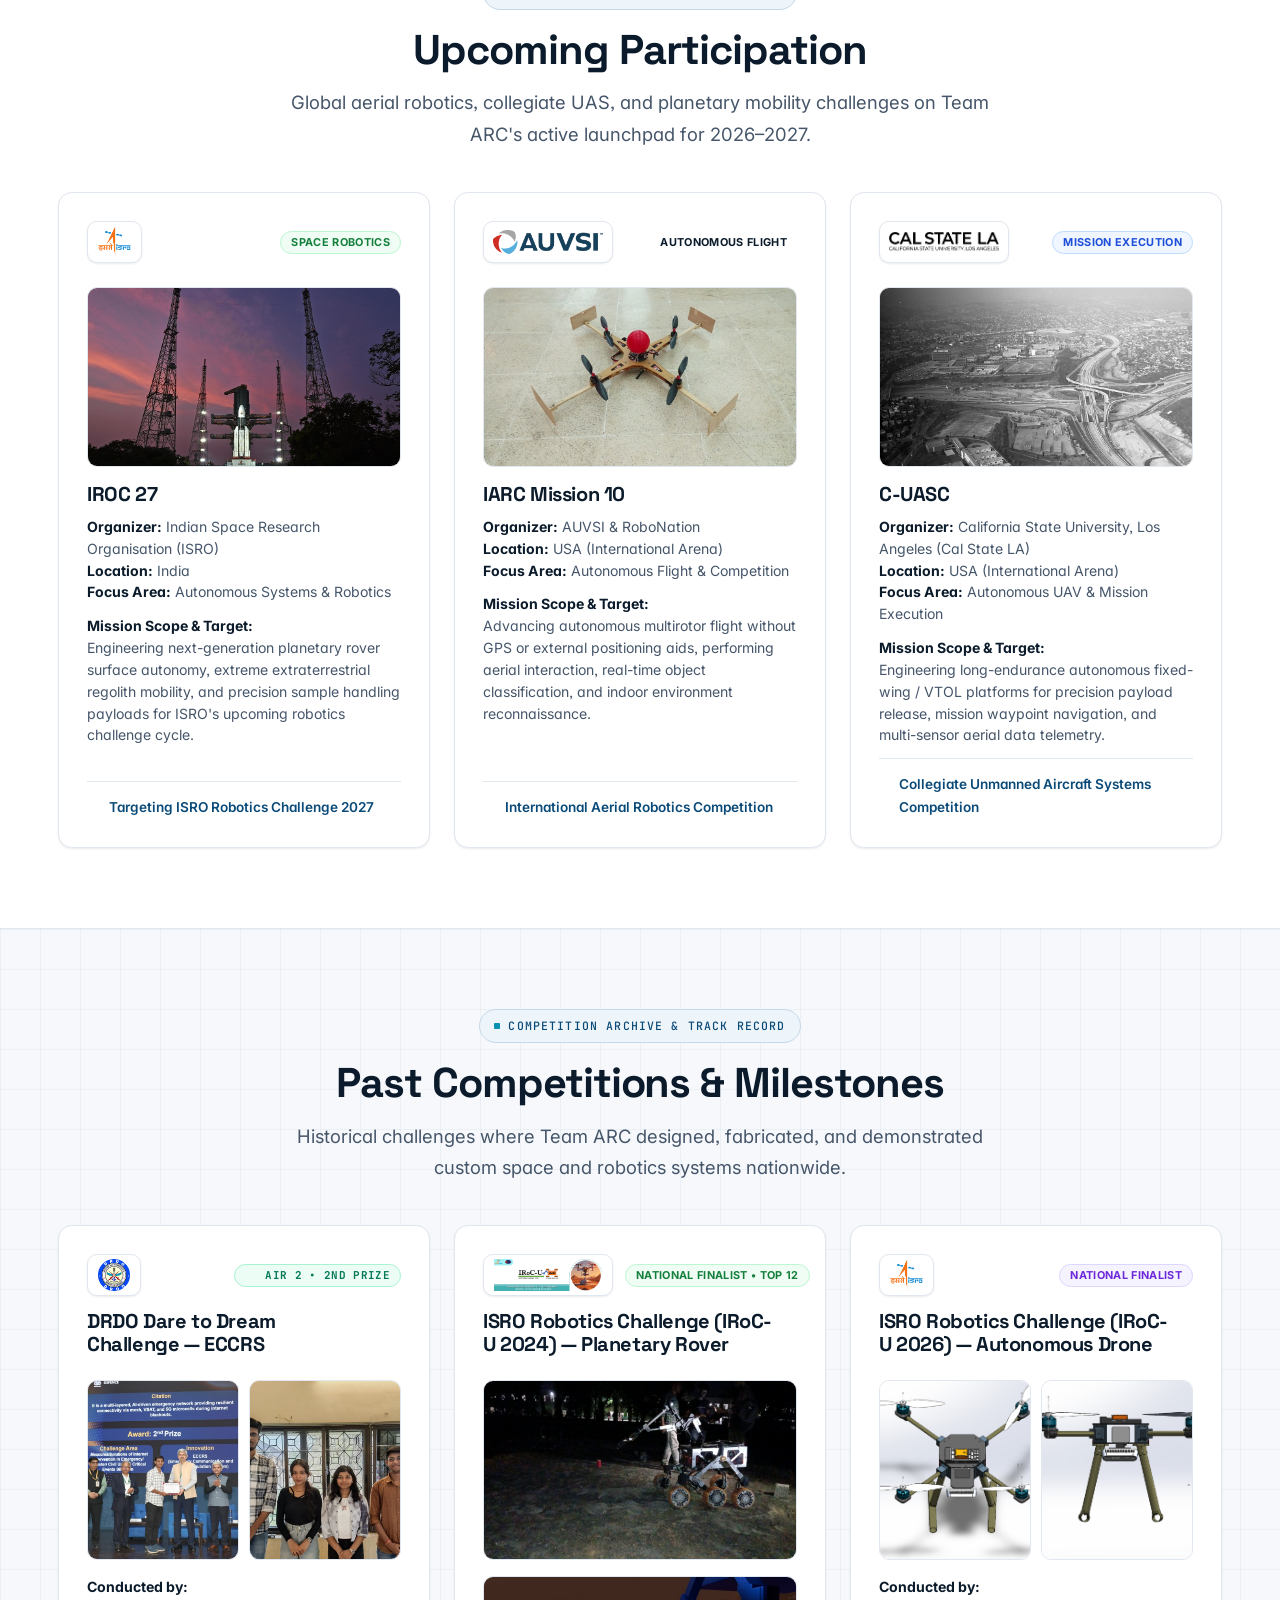
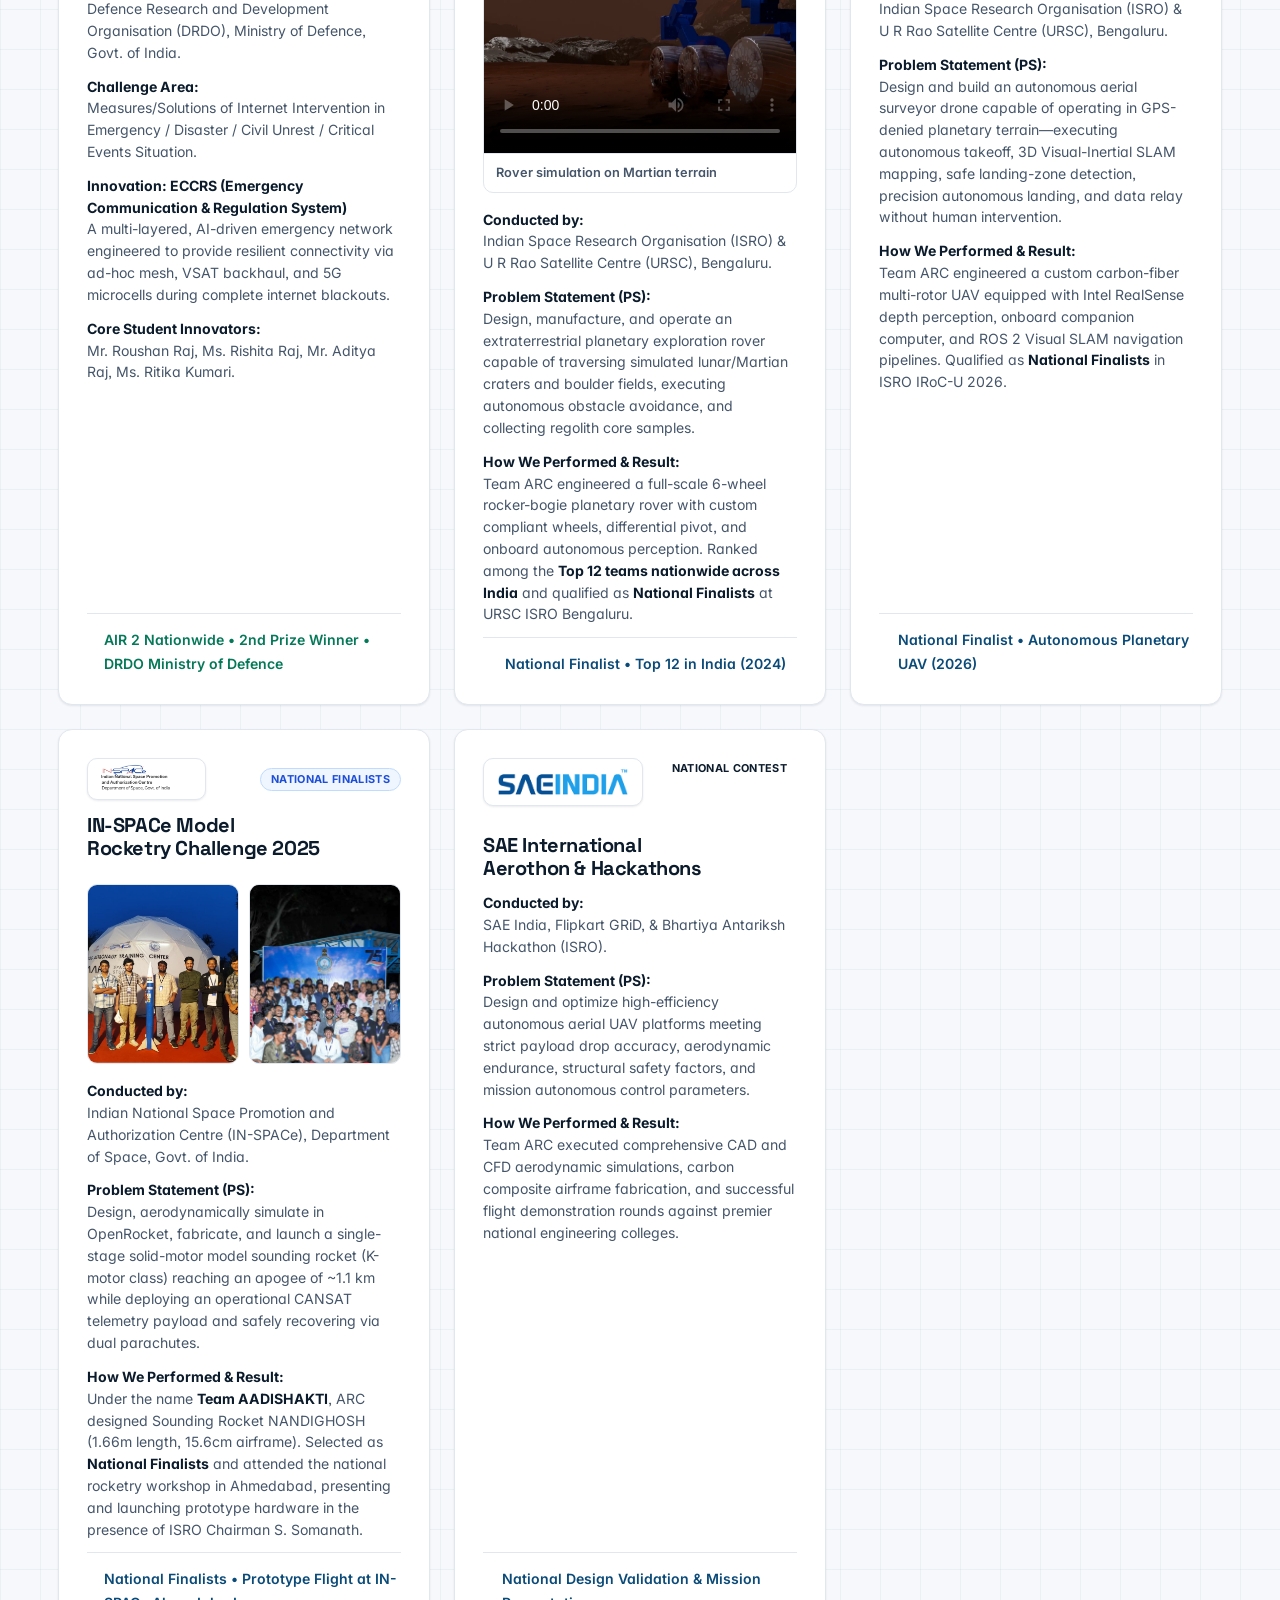
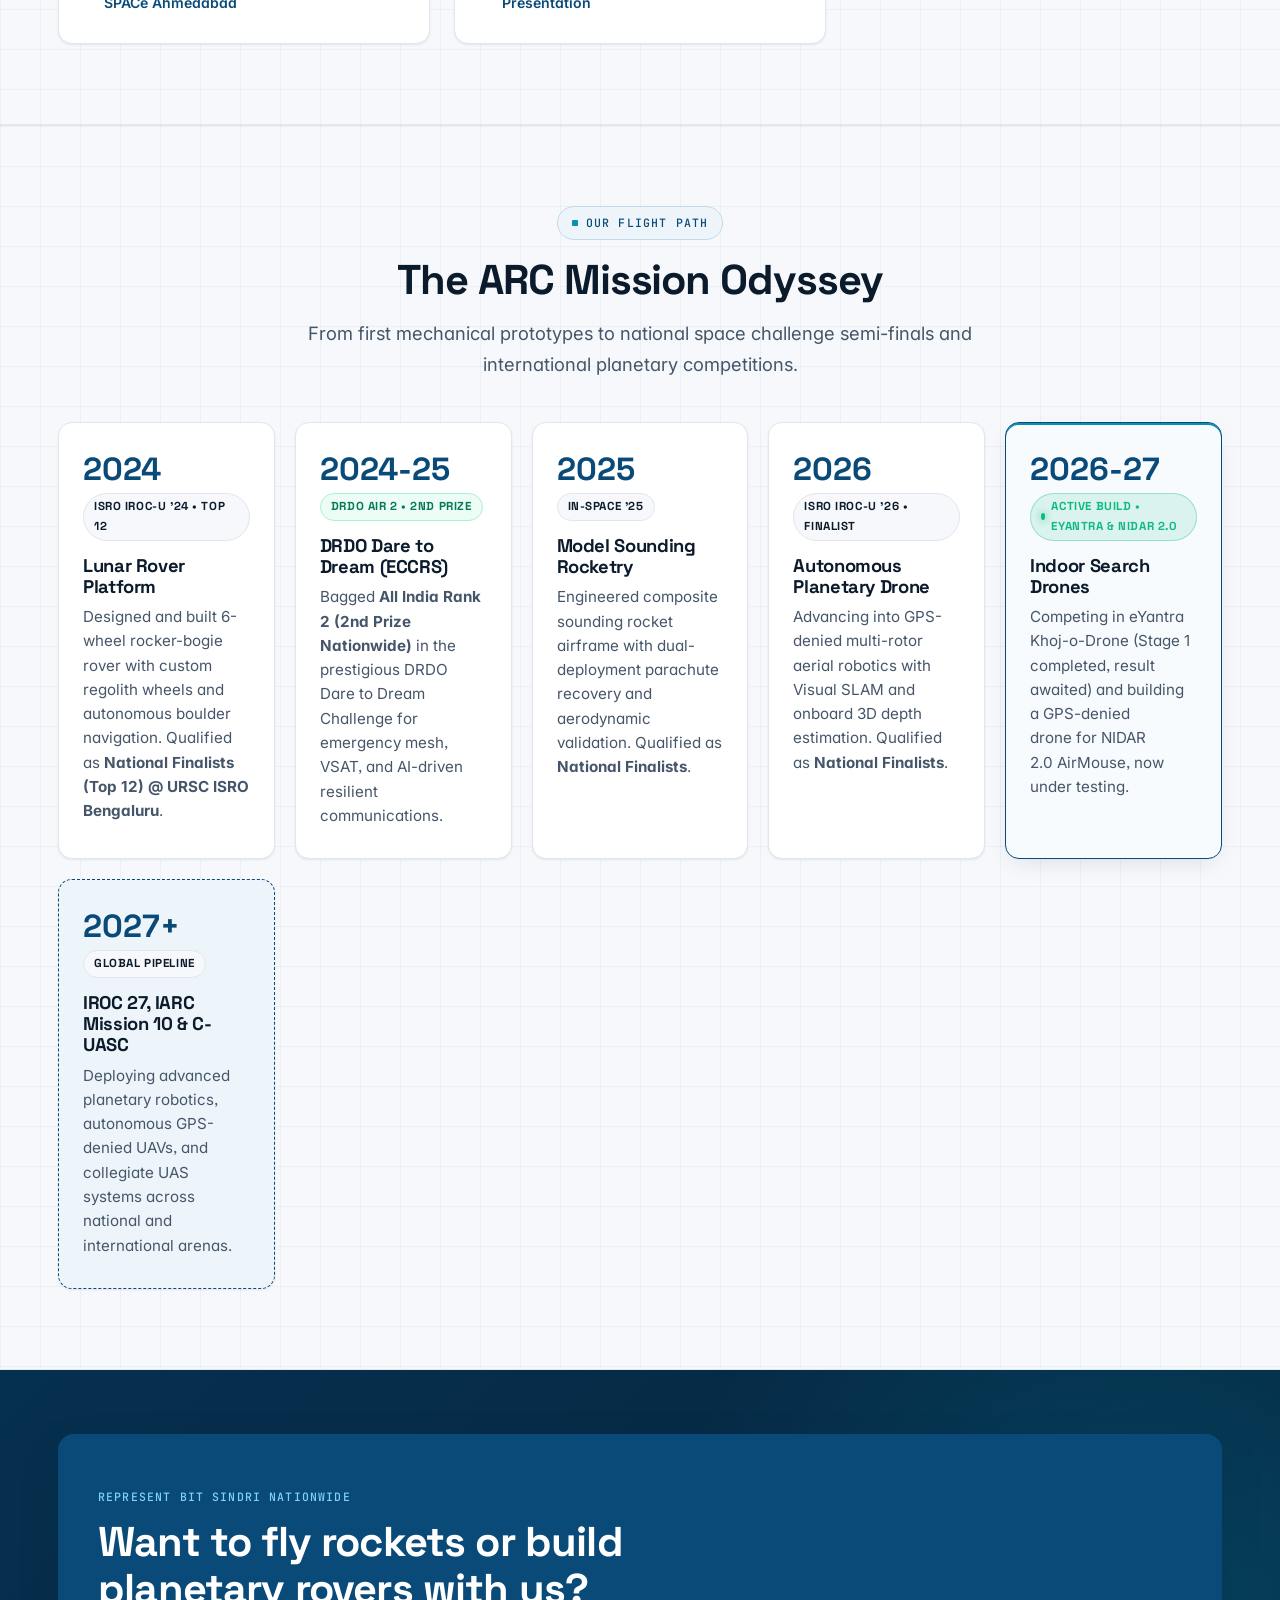
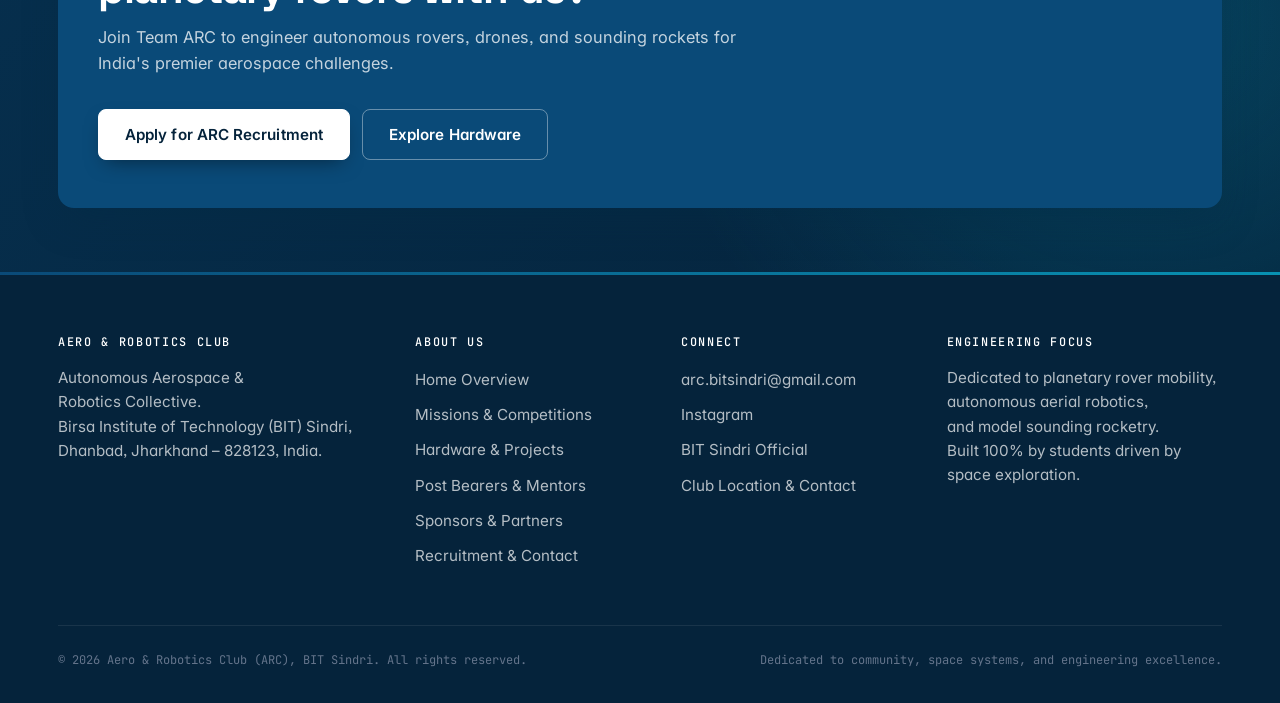
==== commit 06cea28f: "feat(competitions): separate IRoC-U 2024 (Rover) and IRoC-U 2026 (Autonomous Drone) as National Fina" ====
--- a/competitions.html
+++ b/competitions.html
@@ -316,18 +316,18 @@
           </div>
         </div>
 
-        <!-- 1. ISRO IRoC-U -->
+        <!-- 1. ISRO IRoC-U 2024 (Planetary Rover) -->
         <div class="past-comp-card">
           <div class="card-header-row">
             <div class="mission-logo-badge">
-              <img src="assets/images/logos/isro.png" alt="ISRO Logo">
-            </div>
-            <span class="comp-status-badge rover">2&times; SEMI-FINALISTS</span>
-          </div>
-          <h3 style="font-size:1.25rem; margin-bottom:12px;">ISRO Robotics Challenge (IRoC-U 2024 &amp; 2026)</h3>
+              <img src="assets/images/logos/isro.png" alt="ISRO IRoC-U Logo">
+            </div>
+            <span class="comp-status-badge rover">NATIONAL FINALIST &bull; TOP 12</span>
+          </div>
+          <h3 style="font-size:1.25rem; margin-bottom:12px;">ISRO Robotics Challenge (IRoC-U 2024) &mdash; Planetary Rover</h3>
           
           <div style="margin: 12px 0 16px; border-radius: var(--radius-md); overflow: hidden; border: 1px solid var(--border); height: 180px;">
-            <img src="assets/images/competitions/rover/rover_full_build_1.jpg" alt="Planetary Rover Full Build" style="width:100%; height:100%; object-fit:cover; cursor:pointer;" data-lightbox data-caption="Planetary Rover 6-Wheel Rocker-Bogie Build at BIT Sindri Proving Ground">
+            <img src="assets/images/competitions/rover/rover_full_build_1.jpg" alt="Planetary Rover Full Build" style="width:100%; height:100%; object-fit:cover; cursor:pointer;" data-lightbox data-caption="ISRO IRoC-U 2024: 6-Wheel Rocker-Bogie Planetary Rover Build at BIT Sindri Proving Ground">
           </div>
 
           <div style="margin:0 0 16px; border-radius:var(--radius-md); overflow:hidden; border:1px solid var(--border);">
@@ -344,17 +344,57 @@
 
           <div class="past-comp-meta">
             <strong>Problem Statement (PS):</strong><br>
-            Design, manufacture, and operate an extraterrestrial planetary exploration rover capable of traversing simulated lunar/martian craters and boulder fields, executing autonomous obstacle avoidance, and collecting regolith core samples.
+            Design, manufacture, and operate an extraterrestrial planetary exploration rover capable of traversing simulated lunar/Martian craters and boulder fields, executing autonomous obstacle avoidance, and collecting regolith core samples.
           </div>
 
           <div class="past-comp-meta">
             <strong>How We Performed &amp; Result:</strong><br>
-            Team ARC engineered a full-scale 6-wheel rocker-bogie planetary rover with custom compliant wheels, differential pivot, and onboard autonomous perception. Ranked among the <strong>Top 12 teams nationwide across India</strong> in IRoC-U 2024 and achieved <strong>National Semi-Finalist</strong> standing in IRoC-U 2026.
+            Team ARC engineered a full-scale 6-wheel rocker-bogie planetary rover with custom compliant wheels, differential pivot, and onboard autonomous perception. Ranked among the <strong>Top 12 teams nationwide across India</strong> and qualified as <strong>National Finalists</strong> at URSC ISRO Bengaluru.
           </div>
 
           <div class="past-comp-result">
             <i data-lucide="award" style="width:16px;height:16px;color:#eab308;"></i>
-            <span>Top 12 in India (2024) &bull; National Semi-Finalist (2026)</span>
+            <span>National Finalist &bull; Top 12 in India (2024)</span>
+          </div>
+        </div>
+
+        <!-- 1b. ISRO IRoC-U 2026 (Autonomous Drone) -->
+        <div class="past-comp-card">
+          <div class="card-header-row">
+            <div class="mission-logo-badge">
+              <img src="assets/images/logos/isro_official_transparent.png" alt="ISRO Logo">
+            </div>
+            <span class="comp-status-badge drone">NATIONAL FINALIST</span>
+          </div>
+          <h3 style="font-size:1.25rem; margin-bottom:12px;">ISRO Robotics Challenge (IRoC-U 2026) &mdash; Autonomous Drone</h3>
+          
+          <div style="margin: 12px 0 16px; display: grid; grid-template-columns: 1fr 1fr; gap: 10px;">
+            <div style="border-radius: var(--radius-md); overflow: hidden; border: 1px solid var(--border); height: 180px; background: var(--bg-subtle);">
+              <img src="assets/images/competitions/drone/drone_cad_perspective.png" alt="IRoC-U 2026 Autonomous Planetary Drone CAD" style="width:100%; height:100%; object-fit:cover; cursor:pointer;" data-lightbox data-caption="ISRO IRoC-U 2026: Autonomous GPS-Denied Planetary UAV CAD Assembly">
+            </div>
+            <div style="border-radius: var(--radius-md); overflow: hidden; border: 1px solid var(--border); height: 180px; background: var(--bg-subtle);">
+              <img src="assets/images/competitions/drone/drone_cad_realsense_front.png" alt="Autonomous Drone RealSense Depth &amp; SLAM" style="width:100%; height:100%; object-fit:cover; cursor:pointer;" data-lightbox data-caption="Onboard Intel RealSense Depth Perception &amp; Visual-Inertial Odometry">
+            </div>
+          </div>
+
+          <div class="past-comp-meta">
+            <strong>Conducted by:</strong><br>
+            Indian Space Research Organisation (ISRO) &amp; U R Rao Satellite Centre (URSC), Bengaluru.
+          </div>
+
+          <div class="past-comp-meta">
+            <strong>Problem Statement (PS):</strong><br>
+            Design and build an autonomous aerial surveyor drone capable of operating in GPS-denied planetary terrain&mdash;executing autonomous takeoff, 3D Visual-Inertial SLAM mapping, safe landing-zone detection, precision autonomous landing, and data relay without human intervention.
+          </div>
+
+          <div class="past-comp-meta">
+            <strong>How We Performed &amp; Result:</strong><br>
+            Team ARC engineered a custom carbon-fiber multi-rotor UAV equipped with Intel RealSense depth perception, onboard companion computer, and ROS 2 Visual SLAM navigation pipelines. Qualified as <strong>National Finalists</strong> in ISRO IRoC-U 2026.
+          </div>
+
+          <div class="past-comp-result">
+            <i data-lucide="award" style="width:16px;height:16px;color:#eab308;"></i>
+            <span>National Finalist &bull; Autonomous Planetary UAV (2026)</span>
           </div>
         </div>
 
@@ -448,9 +488,9 @@
       <div class="timeline-stepper">
         <div class="step-card">
           <div class="step-year">2024</div>
-          <div class="step-badge">ISRO IRoC-U '24</div>
+          <div class="step-badge">ISRO IRoC-U '24 &bull; Top 12</div>
           <h4>Lunar Rover Platform</h4>
-          <p>Designed and built 6-wheel rocker-bogie rover with custom regolith wheels and autonomous boulder navigation. Qualified as <strong>National Semi-Finalists @ URSC ISRO Bengaluru</strong>.</p>
+          <p>Designed and built 6-wheel rocker-bogie rover with custom regolith wheels and autonomous boulder navigation. Qualified as <strong>National Finalists (Top 12) @ URSC ISRO Bengaluru</strong>.</p>
         </div>
 
         <div class="step-card">
@@ -469,9 +509,9 @@
 
         <div class="step-card">
           <div class="step-year">2026</div>
-          <div class="step-badge">ISRO IRoC-U '26 &bull; Semi-Finalist</div>
+          <div class="step-badge">ISRO IRoC-U '26 &bull; Finalist</div>
           <h4>Autonomous Planetary Drone</h4>
-          <p>Advancing into GPS-denied multi-rotor aerial robotics with Visual SLAM and onboard 3D depth estimation. Qualified as <strong>National Semi-Finalists</strong>.</p>
+          <p>Advancing into GPS-denied multi-rotor aerial robotics with Visual SLAM and onboard 3D depth estimation. Qualified as <strong>National Finalists</strong>.</p>
         </div>
 
         <div class="step-card step-active">
